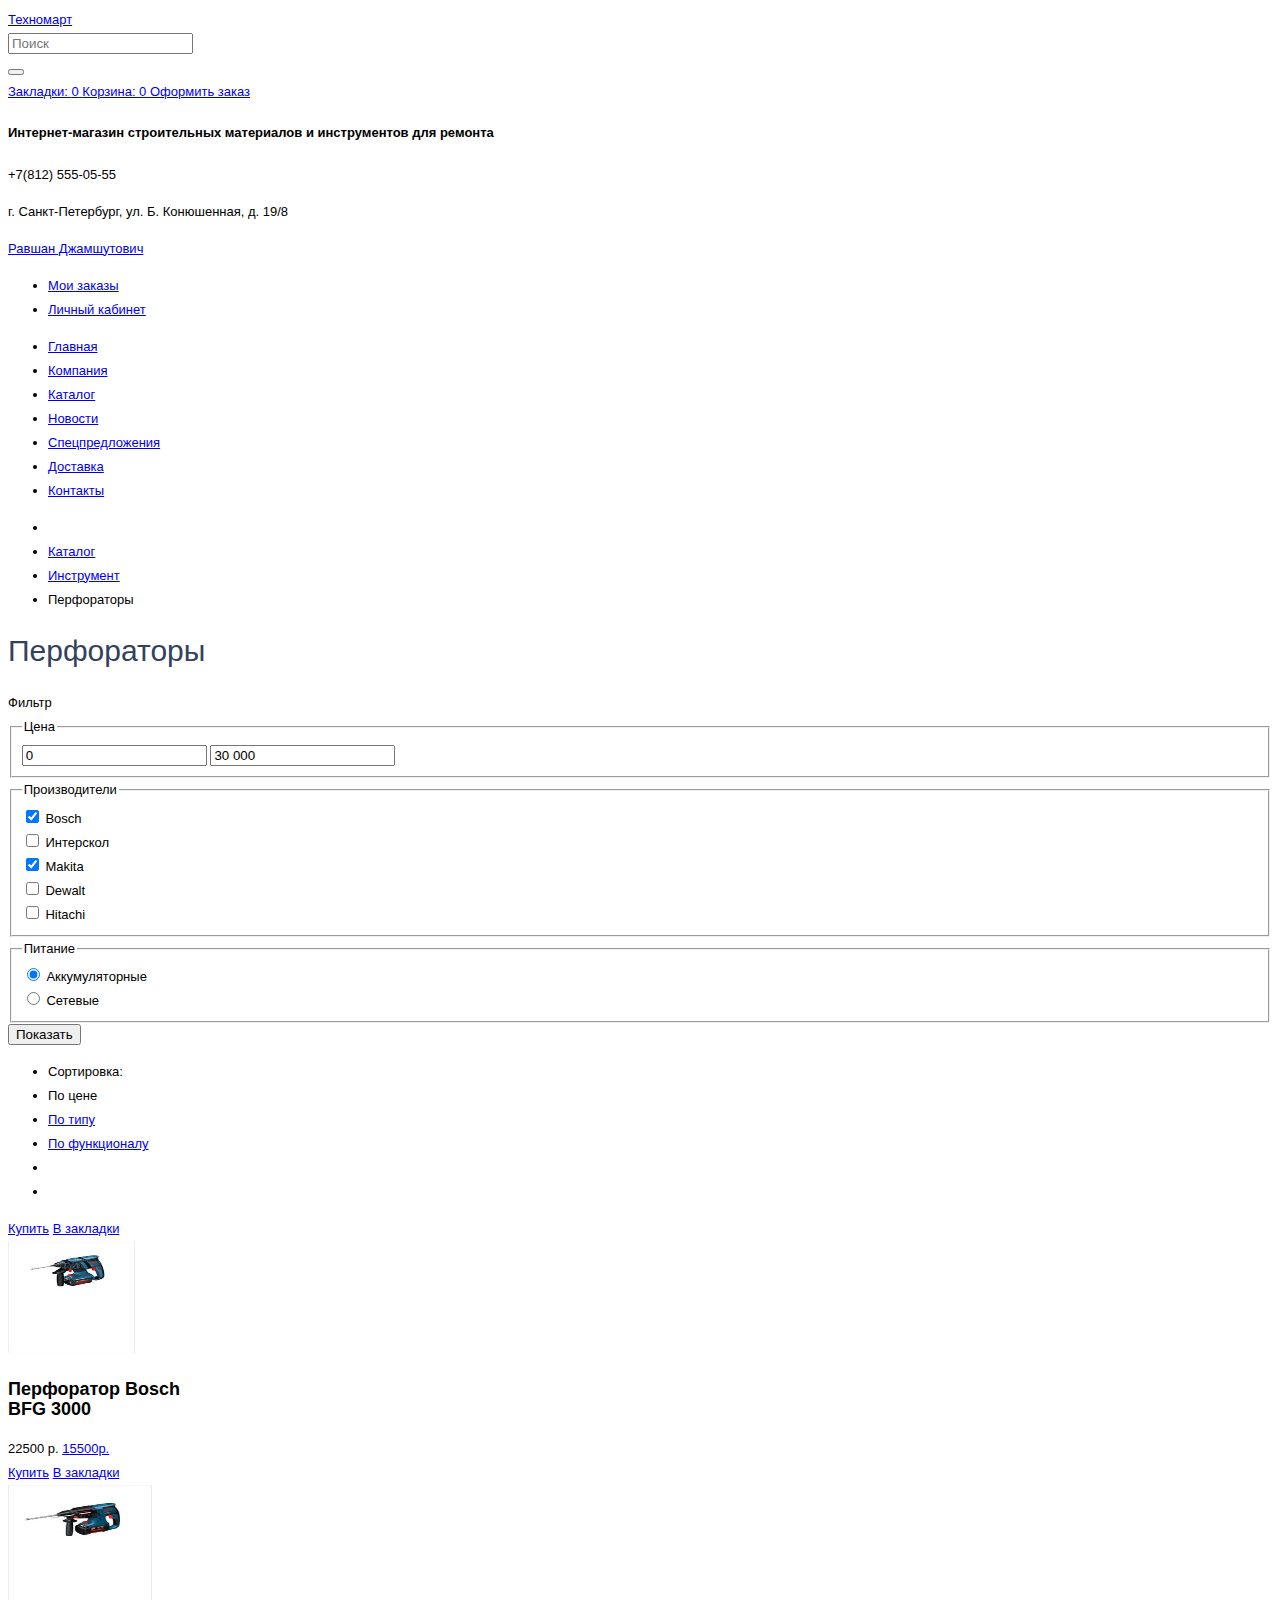
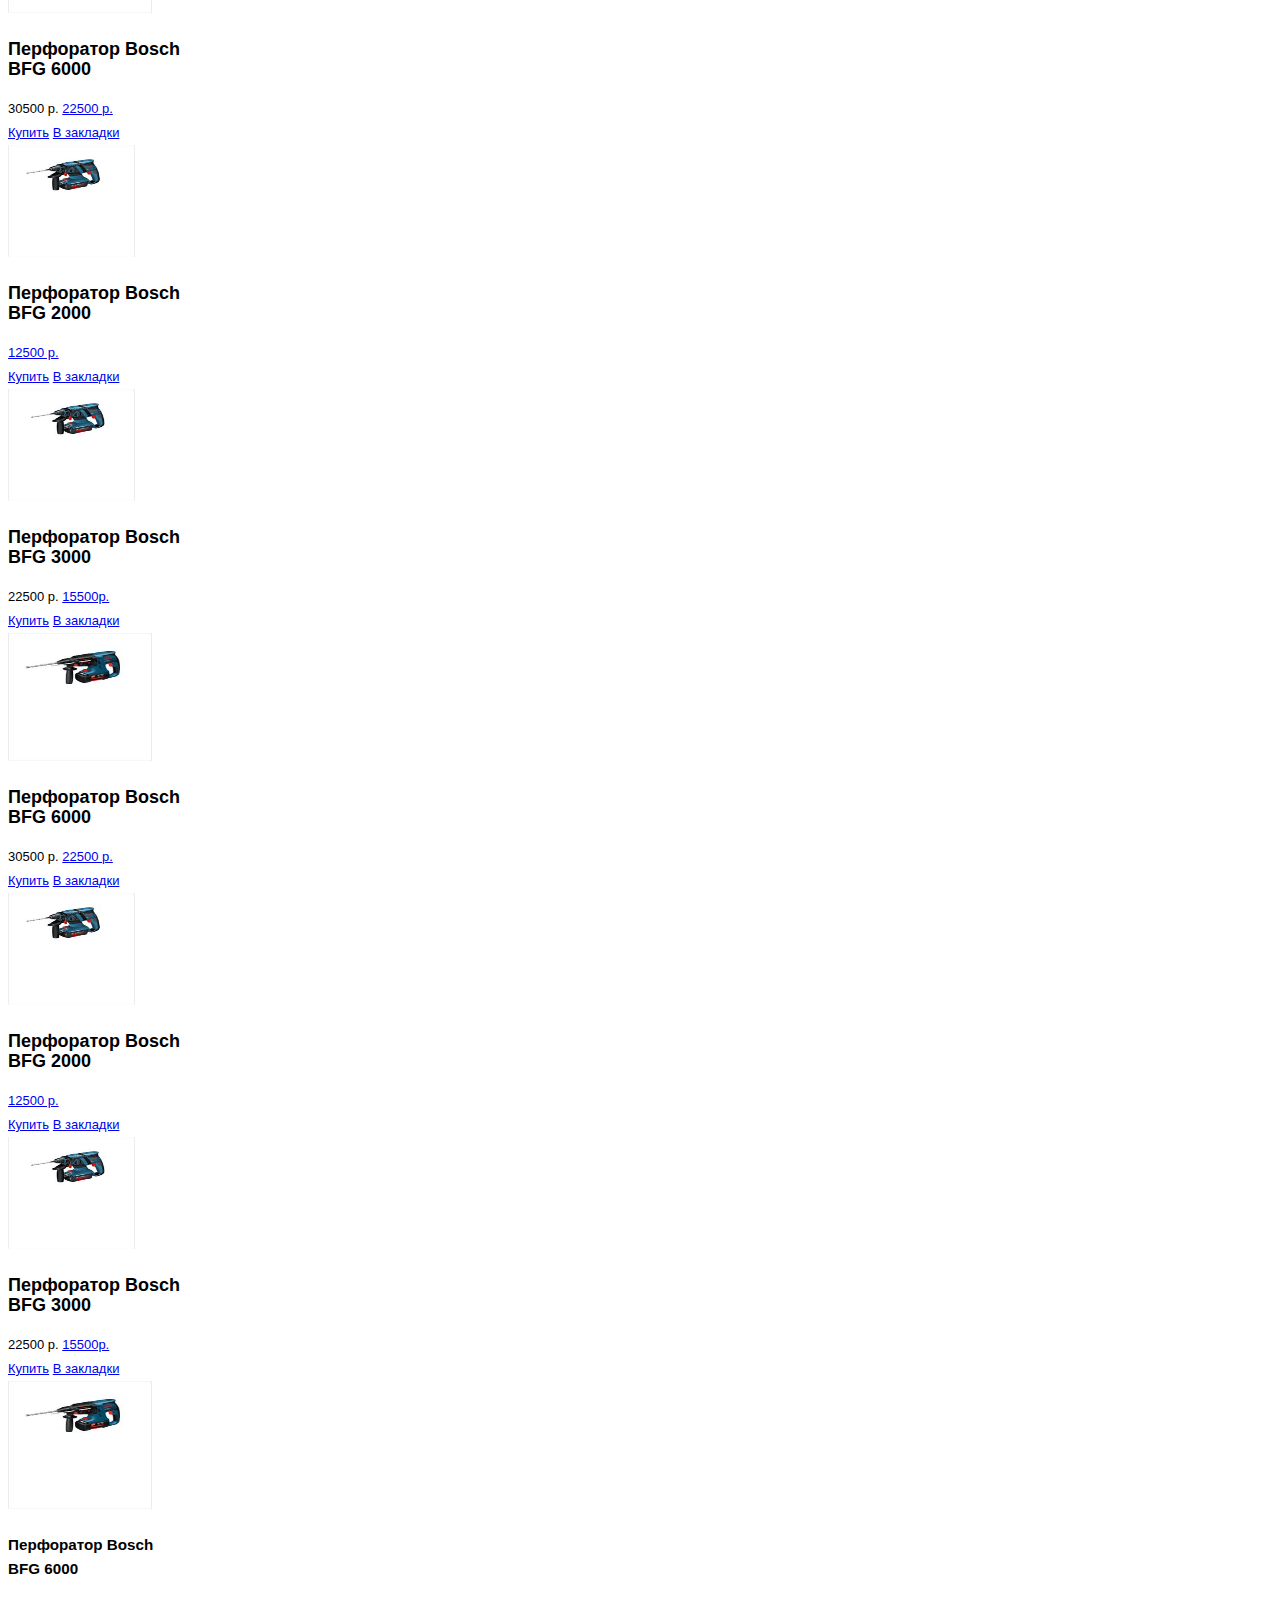
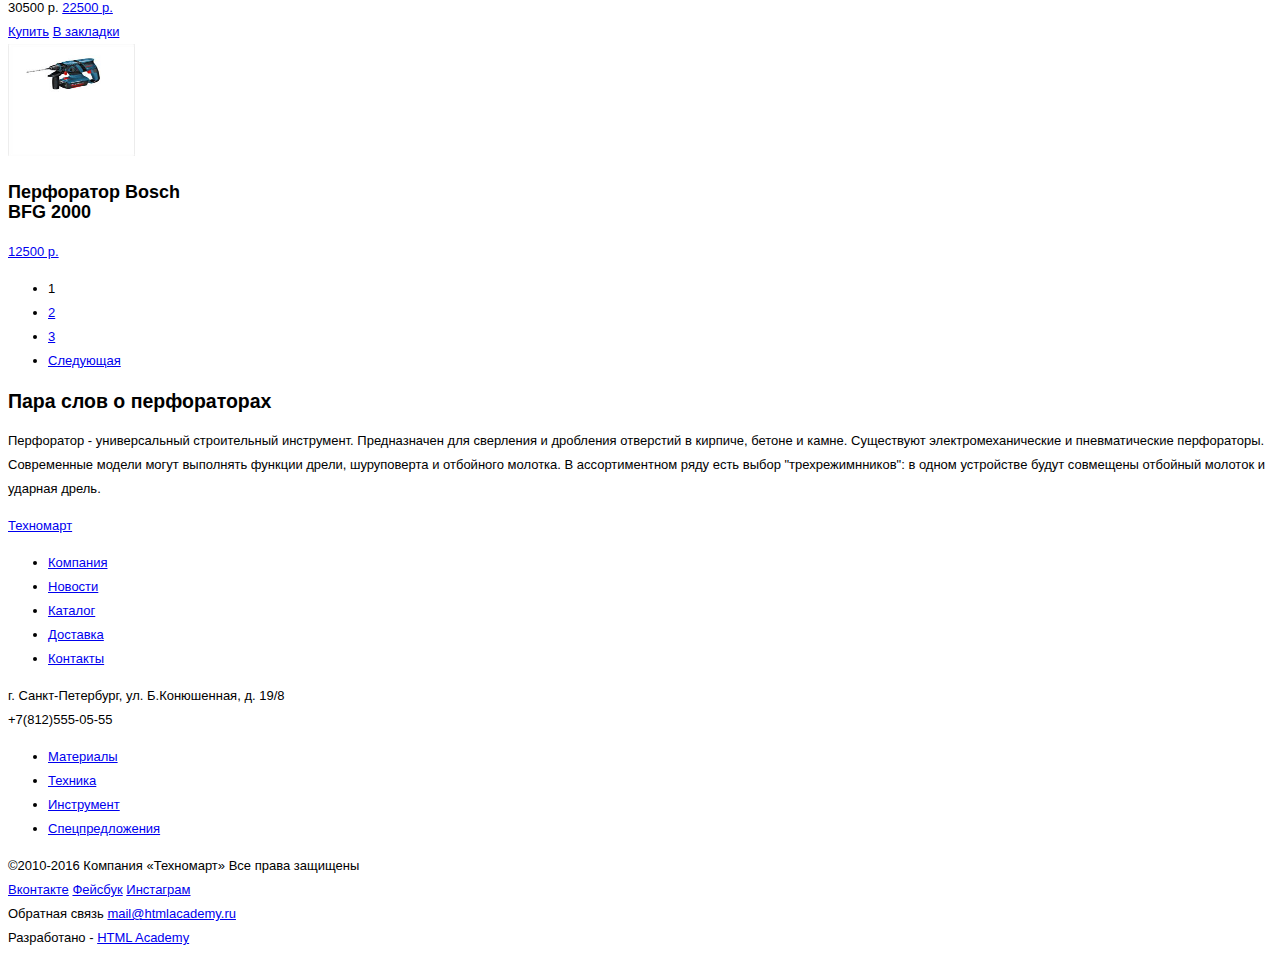
==== catalog.html @ 5e235bc9 "Изменены названия классов, размеры рисунков" ====
<!DOCTYPE html>
<html lang="ru">
<head>
	<meta charset="UTF-8">
	<title>Каталог товаров - интернет магазин Техномарт</title>
	<link href="css/style.css" type="text/css" rel="stylesheet"></head>
<body>
	<header class="main-header">
		<div class="container">
			<div class="heder-top-part">
				<a href="#" class="logo" target="_blank">Техномарт</a>
				<div class="wrap-search">
					<form action="#" class="search-form">
						<input type="search" class="inp-search" placeholder="Поиск"></form>
					<button type="submit" class="key-search"></button>
				</div>
				<a href="#" class="key-bookmark" target="_blank">
					Закладки:
					<span class="counter" id="register-bookmark">0</span>
				</a>
				<a href="#" class="key-basket" target="_blank">
					Корзина:
					<span class="counter" id="register-basket">0</span>
				</a>
				<a href="#" class="order" target="_blank">Оформить заказ</a>
			</div>
			<div class="header-info">
				<h4 class="header-title">
					Интернет-магазин				 
					строительных материалов
					и инструментов для ремонта
				</h4>
				<div class="header-contacts">
					<span class="phone-number">+7(812) 555-05-55</span>
					<p class="header-text">г. Санкт-Петербург, ул. Б. Конюшенная, д. 19/8</p>
				</div>
				<div class="user-block">
					<div class="user-profile">
						<a href="#" class="user-name" target="_blank">Равшан Джамшутович</a>
						<a href="#" class="exit-link" target="_blank">
							<!--exit-->
						</a>
					</div>
					<ul class="profile-list">
						<li class="profile-item">
							<a href="#" class="item-link" target="_blank">Мои заказы</a>
						</li>
						<li class="profile-item">
							<a href="#" class="item-link" target="_blank">Личный кабинет</a>
						</li>
					</ul>
				</div>
			</div>
			<nav class="main-menu">
				<ul class="nav-list">
					<li class="nav-item">
						<a href="#" class="nav-link" target="_blank">Главная</a>
					</li>
					<li class="nav-item">
						<a href="#" class="nav-link" target="_blank">Компания</a>
					</li>
					<li class="nav-item">
						<a href="#" class="nav-link" target="_blank">Каталог</a>
					</li>
					<li class="nav-item">
						<a href="#" class="nav-link" target="_blank">Новости</a>
					</li>
					<li class="nav-item">
						<a href="#" class="nav-link" target="_blank">Спецпредложения</a>
					</li>
					<li class="nav-item">
						<a href="#" class="nav-link" target="_blank">Доставка</a>
					</li>
					<li class="nav-item">
						<a href="#" class="nav-link" target="_blank">Контакты</a>
					</li>
				</ul>
			</nav>
		</div>
	</header>
	<main class="container">
		<ul class="breadcrumb-list">
			<li class="breadcrumb-item">
				<a href="#" class="breadcrumb-link" target="_blank">
					<!--home-->
				</a>
			</li>
			<li class="breadcrumb-item">
				<a href="#" class="breadcrumb-link" target="_blank">Каталог</a>
			</li>
			<li class="breadcrumb-item">
				<a href="#" class="breadcrumb-link" target="_blank">Инструмент</a>
			</li>
			<li class="breadcrumb-item">Перфораторы</li>
		</ul>
		<section>
			<h2 class="section-header">Перфораторы</h2>
			<div class="section-body">
				<div class="filter">
					<span class="filter-form-name">Фильтр</span>
					<form action="#" class="filter-form" method="post">
						<fieldset class="filter-price">
							<legend class="filter-name">Цена</legend>
							<div class="filter-block">
								<div class="block-controls">
									<div class="scale"></div>
									<div class="toggle min-toggle"></div>
									<div class="toggle max-toggle"></div>
								</div>
								<div class="price-controls">
									<input class="min-price" type="text" value="0">
									<input class="max-price" type="text" value="30 000"></div>
							</div>
						</fieldset>
						<fieldset class="filter-producers">
							<legend class="filter-name">Производители</legend>
							<div class="brand-name">
								<div class="index-brand">
									<input type="checkbox" name="brand" id="bosch" checked>
									<label for="bosch">Bosch</label>
								</div>
								<div class="index-brand">
									<input type="checkbox" name="brand" id="interskol">
									<label for="interskol">Интерскол</label>
								</div>
								<div class="index-brand">
									<input type="checkbox" name="brand" id="makita" checked>
									<label for="makita">Makita</label>
								</div>
								<div class="index-brand">
									<input type="checkbox" name="brand" id="dewalt">
									<label for="dewalt">Dewalt</label>
								</div>
								<div class="index-brand">
									<input type="checkbox" name="brand" id="hitachi">
									<label for="hitachi">Hitachi</label>
								</div>
							</div>
						</fieldset>
						<fieldset class="filter-type">
							<legend class="filter-name">Питание</legend>
							<div class="type-name">
								<div class="index-type">
									<input type="radio" name="type" value="type-accumulator" id="accumulator" checked>
									<label for="accumulator">Аккумуляторные</label>
								</div>
								<div class="index-type">
									<input type="radio" name="type" value="type-network" id="network">
									<label for="network">Сетевые</label>
								</div>
							</div>
						</fieldset>
						<input type="submit" value="Показать"></form>
				</div>
				<div class="catalog-goods">
					<ul class="goods-sorting-list">
						<li class="sorting-item">Сортировка:</li>
						<li class="sorting-item active">По цене</li>
						<li class="sorting-item">
							<a href="#" class="item-link" target="_blank">По типу</a>
						</li>
						<li class="sorting-item">
							<a href="#" class="item-link" target="_blank">По функционалу</a>
						</li>
						<li class="sorting-item">
							<a href="#" class="arrow-up"></a>
						</li>
						<li class="sorting-item">
							<a href="#" class="arrow-down"></a>
						</li>
					</ul>
					<div class="goods-gallery">
						<article class="goods">
							<div class="active">
								<a href="#" class="active-buy">Купить</a>
								<a href="#" class="active-bookmark">В закладки</a>
							</div>
							<div class="goods-view">
								<img src="img/img-perforator-bfg-3000.jpg" width="127" height="112" alt="Перфоратор Bosch BFG-3000"></div>
							<h3 class="goods-name">
								Перфоратор Bosch
								<br>
								<span class="model-name">BFG 3000</span>
							</h3>
							<div class="goods-price">
								<span class="price-old">22500 р.</span>
								<a href="#" class="btn price-btn" target="_blank">15500р.</a>
							</div>
						</article>
						<article class="goods">
							<div class="active">
								<a href="#" class="active-buy">Купить</a>
								<a href="#" class="active-bookmark">В закладки</a>
							</div>
							<div class="goods-view">
								<img src="img/img-perforator-bfg-6000.jpg" width="144" height="128" alt="Перфоратор Bosch BFG-6000"></div>
							<h3 class="goods-name">
								Перфоратор Bosch
								<br>
								<span class="model-name">BFG 6000</span>
							</h3>
							<div class="goods-price">
								<span class="price-old">30500 р.</span>
								<a href="#" class="btn price-btn" target="_blank">22500 р.</a>
							</div>
						</article>
						<article class="goods">
							<div class="active">
								<a href="#" class="active-buy">Купить</a>
								<a href="#" class="active-bookmark">В закладки</a>
							</div>
							<div class="goods-view">
								<img src="img/img-perforator-bfg-2000.jpg" width="127" height="112" alt="Перфоратор Bosch BFG-2000"></div>
							<h3 class="goods-name">
								Перфоратор Bosch
								<br>
								<span class="model-name">BFG 2000</span>
							</h3>
							<a href="#" class="btn price-btn" target="_blank">12500 р.</a>
						</article>
						<article class="goods">
							<div class="active">
								<a href="#" class="active-buy">Купить</a>
								<a href="#" class="active-bookmark">В закладки</a>
							</div>
							<div class="goods-view">
								<img src="img/img-perforator-bfg-3000.jpg" width="127" height="112" alt="Перфоратор Bosch BFG-3000"></div>
							<h3 class="goods-name">
								Перфоратор Bosch
								<br>
								<span class="model-name">BFG 3000</span>
							</h3>
							<div class="goods-price">
								<span class="price-old">22500 р.</span>
								<a href="#" class="btn price-btn" target="_blank">15500р.</a>
							</div>
						</article>
						<article class="goods">
							<div class="active">
								<a href="#" class="active-buy">Купить</a>
								<a href="#" class="active-bookmark">В закладки</a>
							</div>
							<div class="goods-view">
								<img src="img/img-perforator-bfg-6000.jpg" width="144" height="128" alt="Перфоратор Bosch BFG-6000"></div>
							<h3 class="goods-name">
								Перфоратор Bosch
								<br>
								<span class="model-name">BFG 6000</span>
							</h3>
							<div class="goods-price">
								<span class="price-old">30500 р.</span>
								<a href="#" class="btn price-btn" target="_blank">22500 р.</a>
							</div>
						</article>
						<article class="goods">
							<div class="active">
								<a href="#" class="active-buy">Купить</a>
								<a href="#" class="active-bookmark">В закладки</a>
							</div>
							<div class="goods-view">
								<img src="img/img-perforator-bfg-2000.jpg" width="127" height="112" alt="Перфоратор Bosch BFG-2000"></div>
							<h3 class="goods-name">
								Перфоратор Bosch
								<br>
								<span class="model-name">BFG 2000</span>
							</h3>
							<a href="#" class="btn price-btn" target="_blank">12500 р.</a>
						</article>
						<article class="goods">
							<div class="active">
								<a href="#" class="active-buy">Купить</a>
								<a href="#" class="active-bookmark">В закладки</a>
							</div>
							<div class="goods-view">
								<img src="img/img-perforator-bfg-3000.jpg" width="127" height="112" alt="Перфоратор Bosch BFG-3000"></div>
							<h3 class="goods-name">
								Перфоратор Bosch
								<br>
								<span class="model-name">BFG 3000</span>
							</h3>
							<div class="goods-price">
								<span class="price-old">22500 р.</span>
								<a href="#" class="btn price-btn" target="_blank">15500р.</a>
							</div>
						</article>
						<article class="goods">
							<div class="active">
								<a href="#" class="active-buy">Купить</a>
								<a href="#" class="active-bookmark">В закладки</a>
							</div>
							<div class="goods-view">
								<img src="img/img-perforator-bfg-6000.jpg" width="144" height="128" alt="Перфоратор Bosch BFG-6000"></div>
							<h3 class="goods=name">
								Перфоратор Bosch
								<br>
								<span class="model-name">BFG 6000</span>
							</h3>
							<div class="goods-price">
								<span class="price-old">30500 р.</span>
								<a href="#" class="btn price-btn" target="_blank">22500 р.</a>
							</div>
						</article>
						<article class="goods">
							<div class="active">
								<a href="#" class="active-buy">Купить</a>
								<a href="#" class="active-bookmark">В закладки</a>
							</div>
							<div class="goods-view" >
								<img src="img/img-perforator-bfg-2000.jpg" width="127" height="112" alt="Перфоратор Bosch BFG-2000"></div>
							<h3 class="goods-name">
								Перфоратор Bosch
								<br>
								<span class="model-name">BFG 2000</span>
							</h3>
							<a href="#" class="btn price-btn" target="_blank">12500 р.</a>
						</article>
					</div>
				</div>
			</div>
		</section>
		<ul class="panagination">
			<li class="page-item active">1</li>
			<li class="page-item">
				<a href="#" class="page-link" target="_blank">2</a>
			</li>
			<li class="page-item">
				<a href="#" class="page-link" target="_blank">3</a>
			</li>
			<li class="page-item">
				<a href="#" class="page-link next" target="_blank">Следующая</a>
			</li>
		</ul>
		<div class="index-content">
			<h2 class="content-name">Пара слов о перфораторах</h2>
			<p>
				Перфоратор - универсальный строительный инструмент. Предназначен для
			сверления и дробления отверстий в кирпиче, бетоне и камне. Существуют электромеханические и
			пневматические перфораторы. Современные модели могут выполнять функции дрели, шуруповерта и отбойного молотка. В ассортиментном ряду есть выбор "трехрежимнников": в одном устройстве будут
			совмещены отбойный молоток и ударная дрель.
			</p>
		</div>
	</main>
	<footer class="main-footer">
		<div class="container">
			<div class="footer-top-part">
				<a href="#" class="logo" target="_blank">Техномарт</a>
				<ul class="footer-navigation">
					<li class="menu-item">
						<a href="#" class="menu-link" target="_blank">Компания</a>
					</li>
					<li class="menu-item">
						<a href="#" class="menu-link" target="_blank">Новости</a>
					</li>
					<li class="menu-item">
						<a href="#" class="menu-link" target="_blank">Каталог</a>
					</li>
					<li class="menu-item">
						<a href="#" class="menu-link" target="_blank">Доставка</a>
					</li>
					<li class="menu-item">
						<a href="#" class="menu-link" target="_blank">Контакты</a>
					</li>
				</ul>
				<div class="footer-contacts">
					<p>
						г. Санкт-Петербург, ул. Б.Конюшенная, д. 19/8
						<br>+7(812)555-05-55</p>
				</div>
				<ul class="footer-navigation footer-navigation-color">
					<li class="menu-item">
						<a href="#" class="menu-link" target="_blank">Материалы</a>
					</li>
					<li class="menu-item">
						<a href="#" class="menu-link" target="_blank">Техника</a>
					</li>
					<li class="menu-item">
						<a href="#" class="menu-link" target="_blank">Инструмент</a>
					</li>
					<li class="menu-item">
						<a href="#" class="menu-link" target="_blank">Спецпредложения</a>
					</li>
				</ul>
			</div>
			<div class="footer-bottom-part">
				<div class="company-copyright">
					<span class="footer-info">&#169;2010-2016 Компания &#171;Техномарт&#187;</span>
					<span class="footer-info">Все права защищены</span>
				</div>
				<div class="footer-social">
					<a href="#" class="social-btn social-btn-vk" >Вконтакте</a>
					<a href="#" class="social-btn social-btn-fb" >Фейсбук</a>
					<a href="#" class="social-btn social-btn-inst" >Инстаграм</a>
				</div>
				<div class="footer-info">
					<span class="info-name">Обратная связь</span>
					<a href="mailto:mail@htmlacademy.ru" class="info-link" target="_blank">mail@htmlacademy.ru</a>
				</div>
				<div class="footer-info">
					<span class="info-name">Разработано -</span>
					<a  href="https://htmlacademy.ru" class="info-link" target="_blank">HTML Academy</a>
				</div>
			</div>
		</div>
	</footer>
</body>
</html>
---- css/style.css ----
body {
	font-size: 13px;
	line-height: 24px;
	color: #000000;
	font-weight: 400;
	font-family: "PT Sans", Arial, Helvetica, sans-serif;

}
.slider-name {
	font-size: 36px;
	line-height: 30px;
	color: #ffffff;
	font-weight: 700;
	font-family: Cuprum, Verdana, Arial, Helvetica, sans-serif;
	
}
.section-header {
	font-size: 30px;
	line-height: 30px;
	color: #32425c;
	font-weight: 400;
	font-family: Cuprum, Arial, Helvetica, sans-serif;
}


.goods-name {
	font-size: 18px;
	line-height: 20px;
	color: #000000;
	font-weight: 700;
	font-family: "PT Sans",  Arial, Helvetica, sans-serif;
}
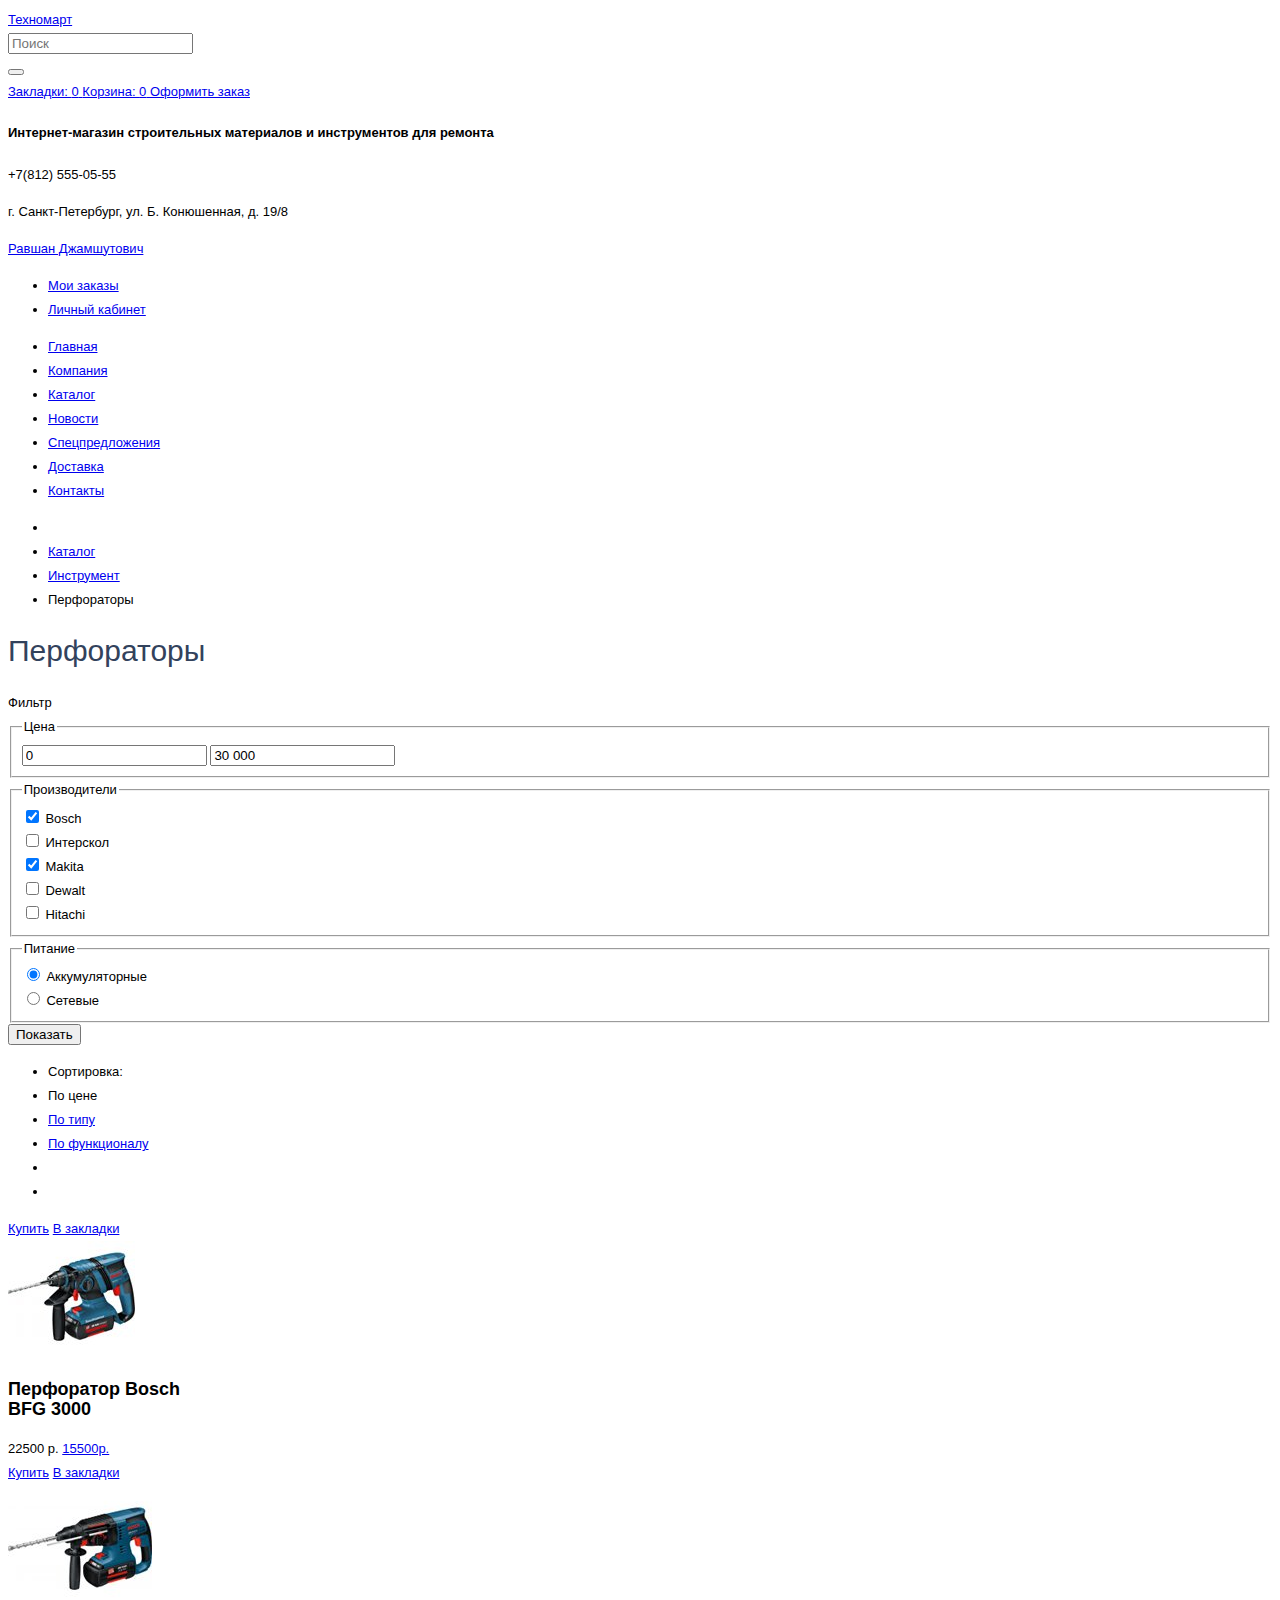
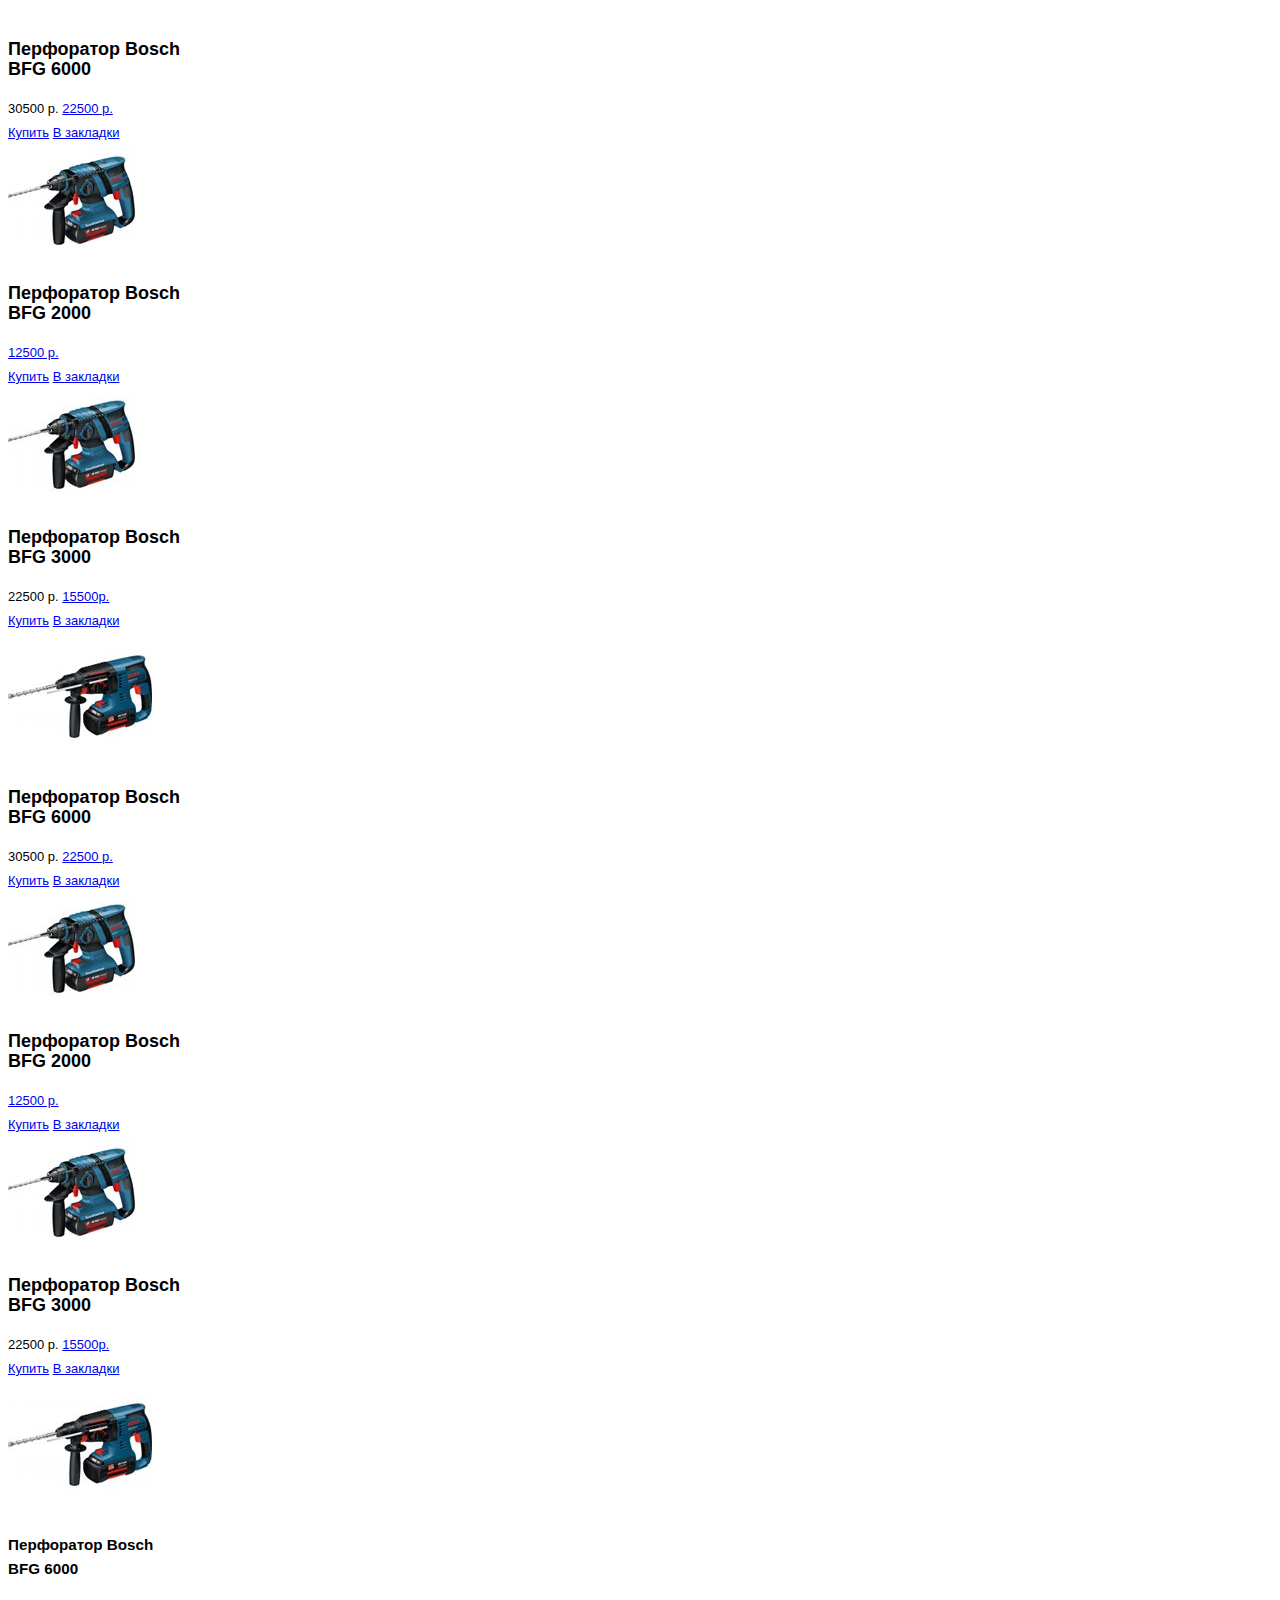
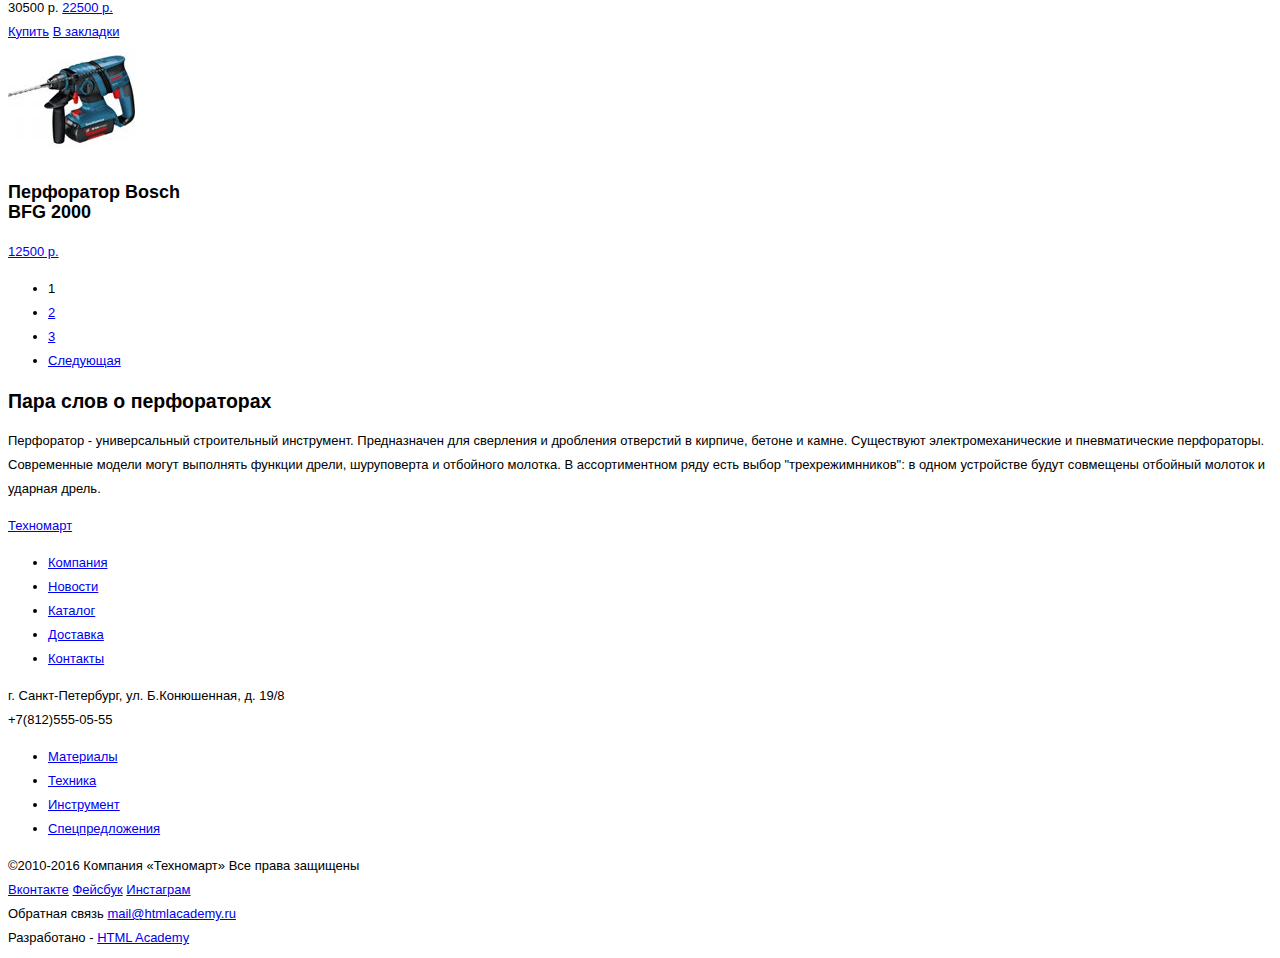
==== commit 2c2f63b9: "Добавлена картинка" ====
--- a/catalog.html
+++ b/catalog.html
@@ -26,7 +26,7 @@
 			</div>
 			<div class="header-info">
 				<h4 class="header-title">
-					Интернет-магазин				 
+					Интернет-магазин 				 
 					строительных материалов
 					и инструментов для ремонта
 				</h4>
--- a/css/style.css
+++ b/css/style.css
@@ -12,7 +12,7 @@
 	line-height: 30px;
 	color: #ffffff;
 	font-weight: 700;
-	font-family: Cuprum, Verdana, Arial, Helvetica, sans-serif;
+	font-family: Cuprum, Arial, Verdana, sans-serif;
 	
 }
 .section-header {
@@ -20,7 +20,7 @@
 	line-height: 30px;
 	color: #32425c;
 	font-weight: 400;
-	font-family: Cuprum, Arial, Helvetica, sans-serif;
+	font-family: Cuprum, Arial, Verdana, sans-serif;
 }
 
 
@@ -29,7 +29,7 @@
 	line-height: 20px;
 	color: #000000;
 	font-weight: 700;
-	font-family: "PT Sans",  Arial, Helvetica, sans-serif;
+	font-family: "PT Sans",  Arial, Helvetica,  sans-serif;
 }
 
 
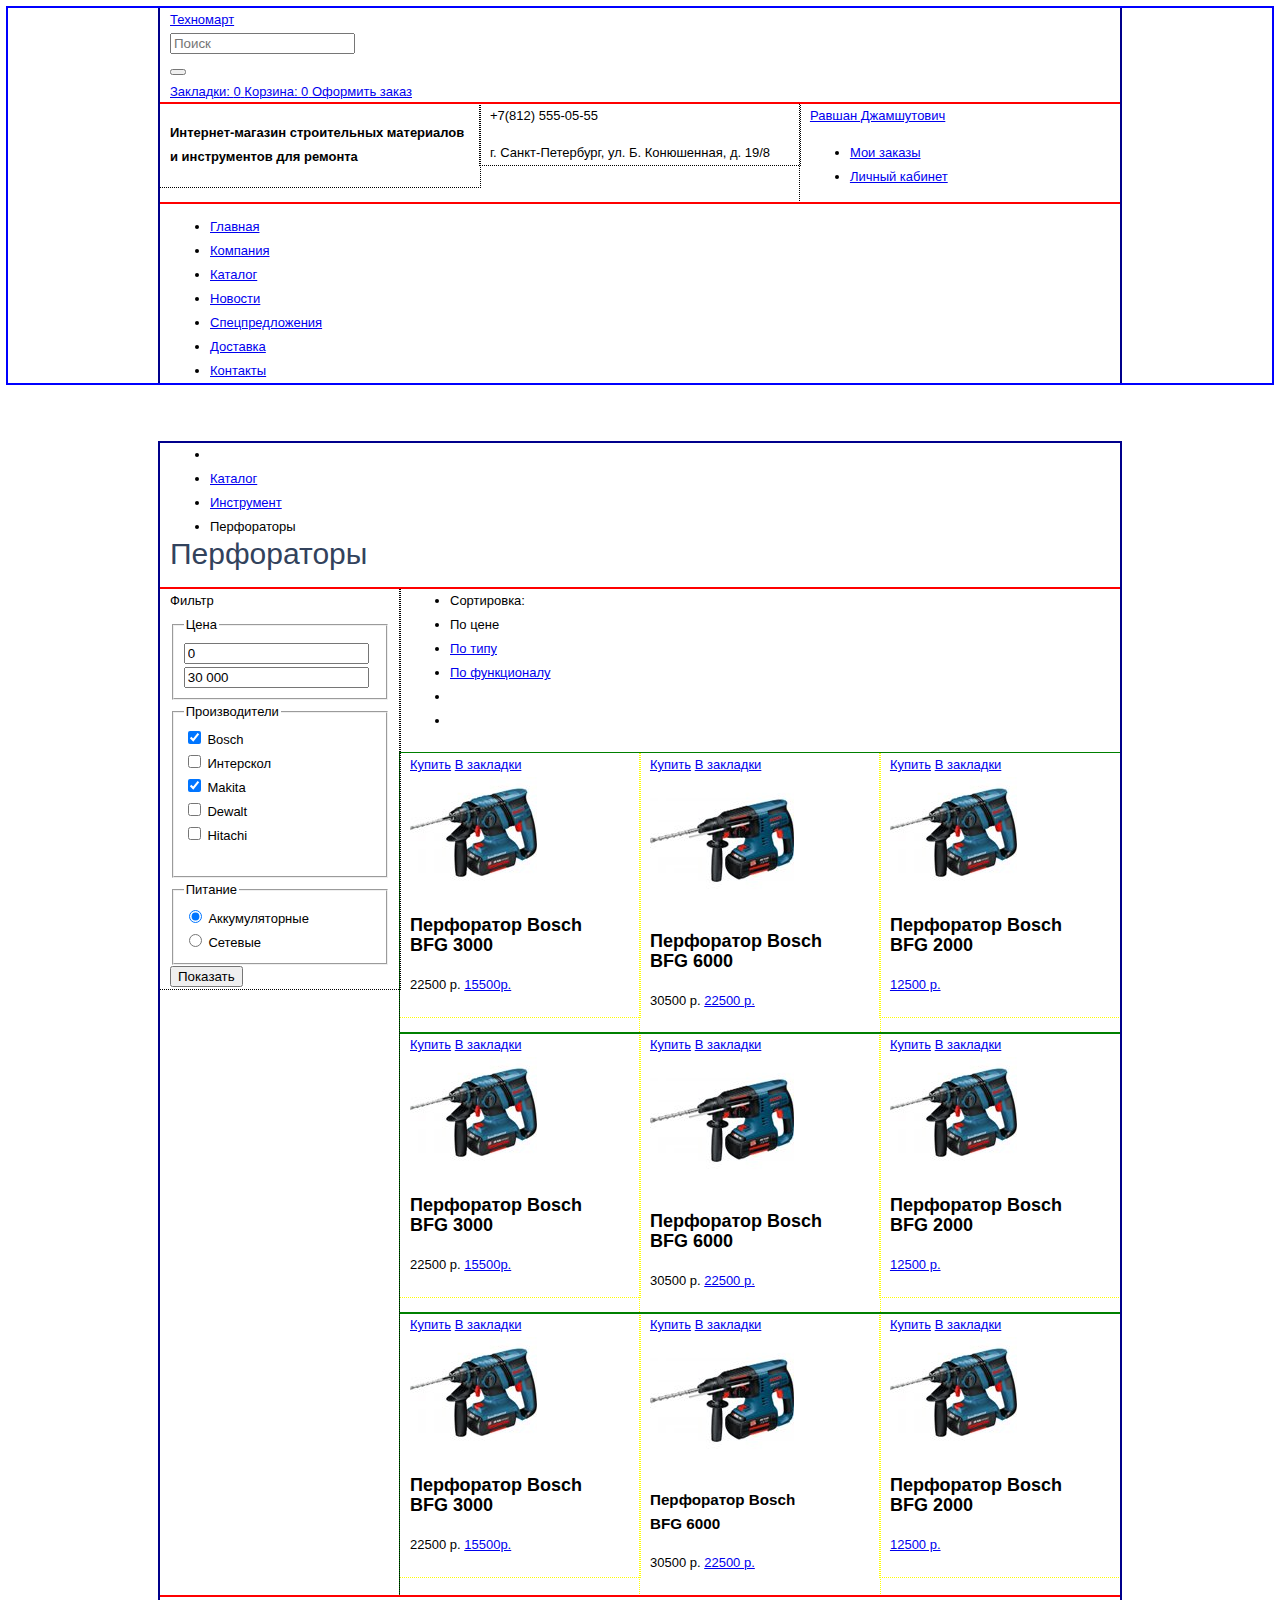
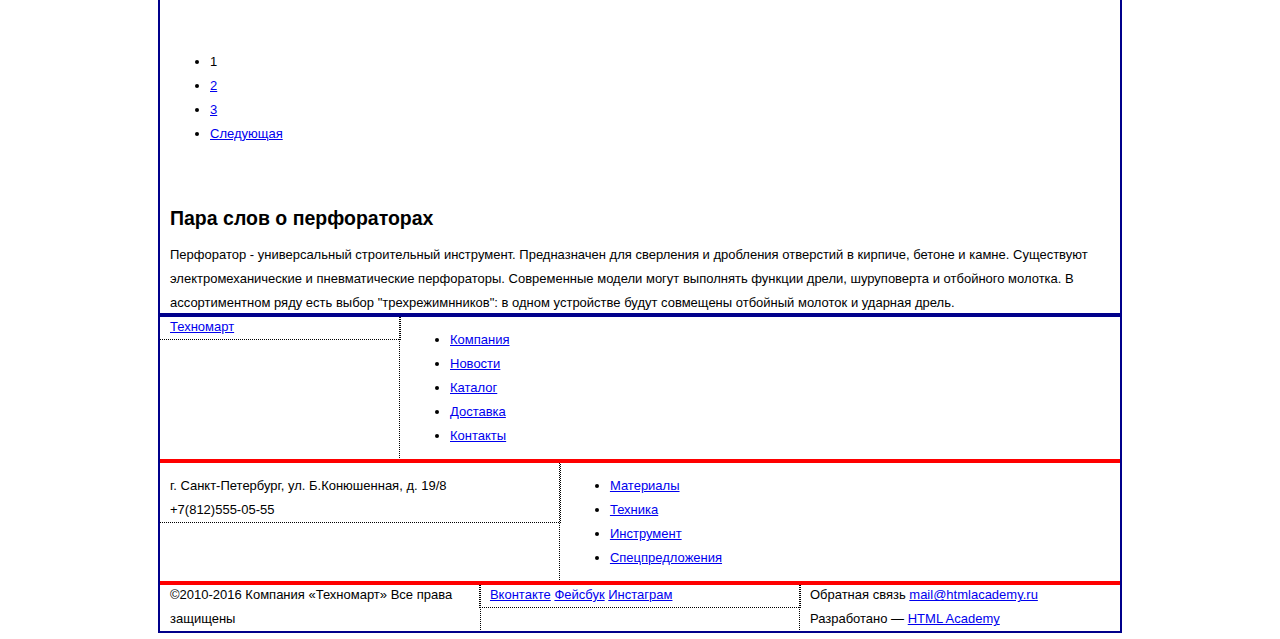
==== commit 42c23413: "Создана сетка страниц проекта" ====
--- a/catalog.html
+++ b/catalog.html
@@ -25,30 +25,38 @@
 				<a href="#" class="order" target="_blank">Оформить заказ</a>
 			</div>
 			<div class="header-info">
-				<h4 class="header-title">
-					Интернет-магазин 				 
+				<div class="row">
+					<div class="col col-4">
+						<h4 class="header-title">
+							Интернет-магазин 				 
 					строительных материалов
 					и инструментов для ремонта
-				</h4>
-				<div class="header-contacts">
-					<span class="phone-number">+7(812) 555-05-55</span>
-					<p class="header-text">г. Санкт-Петербург, ул. Б. Конюшенная, д. 19/8</p>
-				</div>
-				<div class="user-block">
-					<div class="user-profile">
-						<a href="#" class="user-name" target="_blank">Равшан Джамшутович</a>
-						<a href="#" class="exit-link" target="_blank">
-							<!--exit-->
-						</a>
-					</div>
-					<ul class="profile-list">
-						<li class="profile-item">
-							<a href="#" class="item-link" target="_blank">Мои заказы</a>
-						</li>
-						<li class="profile-item">
-							<a href="#" class="item-link" target="_blank">Личный кабинет</a>
-						</li>
-					</ul>
+						</h4>
+					</div>
+					<div class="col col-4">
+						<div class="header-contacts">
+							<span class="phone-number">+7(812) 555-05-55</span>
+							<p class="header-text">г. Санкт-Петербург, ул. Б. Конюшенная, д. 19/8</p>
+						</div>
+					</div>
+					<div class="col col-4">
+						<div class="user-block">
+							<div class="user-profile">
+								<a href="#" class="user-name" target="_blank">Равшан Джамшутович</a>
+								<a href="#" class="exit-link" target="_blank">
+									<!--exit-->
+								</a>
+							</div>
+							<ul class="profile-list">
+								<li class="profile-item">
+									<a href="#" class="item-link" target="_blank">Мои заказы</a>
+								</li>
+								<li class="profile-item">
+									<a href="#" class="item-link" target="_blank">Личный кабинет</a>
+								</li>
+							</ul>
+						</div>
+					</div>
 				</div>
 			</div>
 			<nav class="main-menu">
@@ -95,225 +103,257 @@
 		</ul>
 		<section>
 			<h2 class="section-header">Перфораторы</h2>
+			<!--<div class="section-body" delete ?>
+			-->
 			<div class="section-body">
-				<div class="filter">
-					<span class="filter-form-name">Фильтр</span>
-					<form action="#" class="filter-form" method="post">
-						<fieldset class="filter-price">
-							<legend class="filter-name">Цена</legend>
-							<div class="filter-block">
-								<div class="block-controls">
-									<div class="scale"></div>
-									<div class="toggle min-toggle"></div>
-									<div class="toggle max-toggle"></div>
+				<div class="row">
+					<div class="col col-3">
+						<div class="filter">
+							<span class="filter-form-name">Фильтр</span>
+							<form action="#" class="filter-form" method="post">
+								<fieldset class="filter-price">
+									<legend class="filter-name">Цена</legend>
+									<div class="filter-block">
+										<div class="block-controls">
+											<div class="scale"></div>
+											<div class="toggle min-toggle"></div>
+											<div class="toggle max-toggle"></div>
+										</div>
+										<div class="price-controls">
+											<input class="min-price" type="text" value="0">
+											<input class="max-price" type="text" value="30 000"></div>
+									</div>
+								</fieldset>
+								<fieldset class="filter-producers">
+									<legend class="filter-name">Производители</legend>
+									<div class="brand-name">
+										<div class="index-brand">
+											<input type="checkbox" name="brand" id="bosch" checked>
+											<label for="bosch">Bosch</label>
+										</div>
+										<div class="index-brand">
+											<input type="checkbox" name="brand" id="interskol">
+											<label for="interskol">Интерскол</label>
+										</div>
+										<div class="index-brand">
+											<input type="checkbox" name="brand" id="makita" checked>
+											<label for="makita">Makita</label>
+										</div>
+										<div class="index-brand">
+											<input type="checkbox" name="brand" id="dewalt">
+											<label for="dewalt">Dewalt</label>
+										</div>
+										<div class="index-brand">
+											<input type="checkbox" name="brand" id="hitachi">
+											<label for="hitachi">Hitachi</label>
+										</div>
+									</div>
+								</fieldset>
+								<fieldset class="filter-type">
+									<legend class="filter-name">Питание</legend>
+									<div class="type-name">
+										<div class="index-type">
+											<input type="radio" name="type" value="type-accumulator" id="accumulator" checked>
+											<label for="accumulator">Аккумуляторные</label>
+										</div>
+										<div class="index-type">
+											<input type="radio" name="type" value="type-network" id="network">
+											<label for="network">Сетевые</label>
+										</div>
+									</div>
+								</fieldset>
+								<input type="submit" value="Показать"></form>
+						</div>
+					</div>
+					<div class="col col-9">
+						<div class="catalog-goods">
+							<ul class="goods-sorting-list">
+								<li class="sorting-item">Сортировка:</li>
+								<li class="sorting-item active">По цене</li>
+								<li class="sorting-item">
+									<a href="#" class="item-link" target="_blank">По типу</a>
+								</li>
+								<li class="sorting-item">
+									<a href="#" class="item-link" target="_blank">По функционалу</a>
+								</li>
+								<li class="sorting-item">
+									<a href="#" class="arrow-up"></a>
+								</li>
+								<li class="sorting-item">
+									<a href="#" class="arrow-down"></a>
+								</li>
+							</ul>
+							<div class="goods-gallery">
+								<div class="row-gallery">
+									<div class="col col-3">
+										<article class="goods">
+											<div class="active">
+												<a href="#" class="active-buy">Купить</a>
+												<a href="#" class="active-bookmark">В закладки</a>
+											</div>
+											<div class="goods-view">
+												<img src="img/img-perforator-bfg-3000.jpg" width="127" height="112" alt="Перфоратор Bosch BFG-3000"></div>
+											<h3 class="goods-name">
+												Перфоратор Bosch
+												<br>
+												<span class="model-name">BFG 3000</span>
+											</h3>
+											<div class="goods-price">
+												<span class="price-old">22500 р.</span>
+												<a href="#" class="btn price-btn" target="_blank">15500р.</a>
+											</div>
+										</article>
+									</div>
+									<div class="col col-3">
+										<article class="goods">
+											<div class="active">
+												<a href="#" class="active-buy">Купить</a>
+												<a href="#" class="active-bookmark">В закладки</a>
+											</div>
+											<div class="goods-view">
+												<img src="img/img-perforator-bfg-6000.jpg" width="144" height="128" alt="Перфоратор Bosch BFG-6000"></div>
+											<h3 class="goods-name">
+												Перфоратор Bosch
+												<br>
+												<span class="model-name">BFG 6000</span>
+											</h3>
+											<div class="goods-price">
+												<span class="price-old">30500 р.</span>
+												<a href="#" class="btn price-btn" target="_blank">22500 р.</a>
+											</div>
+										</article>
+									</div>
+									<div class="col col-3">
+										<article class="goods">
+											<div class="active">
+												<a href="#" class="active-buy">Купить</a>
+												<a href="#" class="active-bookmark">В закладки</a>
+											</div>
+											<div class="goods-view">
+												<img src="img/img-perforator-bfg-2000.jpg" width="127" height="112" alt="Перфоратор Bosch BFG-2000"></div>
+											<h3 class="goods-name">
+												Перфоратор Bosch
+												<br>
+												<span class="model-name">BFG 2000</span>
+											</h3>
+											<a href="#" class="btn price-btn" target="_blank">12500 р.</a>
+										</article>
+									</div>
 								</div>
-								<div class="price-controls">
-									<input class="min-price" type="text" value="0">
-									<input class="max-price" type="text" value="30 000"></div>
-							</div>
-						</fieldset>
-						<fieldset class="filter-producers">
-							<legend class="filter-name">Производители</legend>
-							<div class="brand-name">
-								<div class="index-brand">
-									<input type="checkbox" name="brand" id="bosch" checked>
-									<label for="bosch">Bosch</label>
+								<div class="row-gallery">
+									<div class="col col-3">
+										<article class="goods">
+											<div class="active">
+												<a href="#" class="active-buy">Купить</a>
+												<a href="#" class="active-bookmark">В закладки</a>
+											</div>
+											<div class="goods-view">
+												<img src="img/img-perforator-bfg-3000.jpg" width="127" height="112" alt="Перфоратор Bosch BFG-3000"></div>
+											<h3 class="goods-name">
+												Перфоратор Bosch
+												<br>
+												<span class="model-name">BFG 3000</span>
+											</h3>
+											<div class="goods-price">
+												<span class="price-old">22500 р.</span>
+												<a href="#" class="btn price-btn" target="_blank">15500р.</a>
+											</div>
+										</article>
+									</div>
+									<div class="col col-3">
+										<article class="goods">
+											<div class="active">
+												<a href="#" class="active-buy">Купить</a>
+												<a href="#" class="active-bookmark">В закладки</a>
+											</div>
+											<div class="goods-view">
+												<img src="img/img-perforator-bfg-6000.jpg" width="144" height="128" alt="Перфоратор Bosch BFG-6000"></div>
+											<h3 class="goods-name">
+												Перфоратор Bosch
+												<br>
+												<span class="model-name">BFG 6000</span>
+											</h3>
+											<div class="goods-price">
+												<span class="price-old">30500 р.</span>
+												<a href="#" class="btn price-btn" target="_blank">22500 р.</a>
+											</div>
+										</article>
+									</div>
+									<div class="col col-3">
+										<article class="goods">
+											<div class="active">
+												<a href="#" class="active-buy">Купить</a>
+												<a href="#" class="active-bookmark">В закладки</a>
+											</div>
+											<div class="goods-view">
+												<img src="img/img-perforator-bfg-2000.jpg" width="127" height="112" alt="Перфоратор Bosch BFG-2000"></div>
+											<h3 class="goods-name">
+												Перфоратор Bosch
+												<br>
+												<span class="model-name">BFG 2000</span>
+											</h3>
+											<a href="#" class="btn price-btn" target="_blank">12500 р.</a>
+										</article>
+									</div>
 								</div>
-								<div class="index-brand">
-									<input type="checkbox" name="brand" id="interskol">
-									<label for="interskol">Интерскол</label>
-								</div>
-								<div class="index-brand">
-									<input type="checkbox" name="brand" id="makita" checked>
-									<label for="makita">Makita</label>
-								</div>
-								<div class="index-brand">
-									<input type="checkbox" name="brand" id="dewalt">
-									<label for="dewalt">Dewalt</label>
-								</div>
-								<div class="index-brand">
-									<input type="checkbox" name="brand" id="hitachi">
-									<label for="hitachi">Hitachi</label>
+								<div class="row-gallery">
+									<div class="col col-3">
+										<article class="goods">
+											<div class="active">
+												<a href="#" class="active-buy">Купить</a>
+												<a href="#" class="active-bookmark">В закладки</a>
+											</div>
+											<div class="goods-view">
+												<img src="img/img-perforator-bfg-3000.jpg" width="127" height="112" alt="Перфоратор Bosch BFG-3000"></div>
+											<h3 class="goods-name">
+												Перфоратор Bosch
+												<br>
+												<span class="model-name">BFG 3000</span>
+											</h3>
+											<div class="goods-price">
+												<span class="price-old">22500 р.</span>
+												<a href="#" class="btn price-btn" target="_blank">15500р.</a>
+											</div>
+										</article>
+									</div>
+									<div class="col col-3">
+										<article class="goods">
+											<div class="active">
+												<a href="#" class="active-buy">Купить</a>
+												<a href="#" class="active-bookmark">В закладки</a>
+											</div>
+											<div class="goods-view">
+												<img src="img/img-perforator-bfg-6000.jpg" width="144" height="128" alt="Перфоратор Bosch BFG-6000"></div>
+											<h3 class="goods=name">
+												Перфоратор Bosch
+												<br>
+												<span class="model-name">BFG 6000</span>
+											</h3>
+											<div class="goods-price">
+												<span class="price-old">30500 р.</span>
+												<a href="#" class="btn price-btn" target="_blank">22500 р.</a>
+											</div>
+										</article>
+									</div>
+									<div class="col col-3">
+										<article class="goods">
+											<div class="active">
+												<a href="#" class="active-buy">Купить</a>
+												<a href="#" class="active-bookmark">В закладки</a>
+											</div>
+											<div class="goods-view" >
+												<img src="img/img-perforator-bfg-2000.jpg" width="127" height="112" alt="Перфоратор Bosch BFG-2000"></div>
+											<h3 class="goods-name">
+												Перфоратор Bosch
+												<br>
+												<span class="model-name">BFG 2000</span>
+											</h3>
+											<a href="#" class="btn price-btn" target="_blank">12500 р.</a>
+										</article>
+									</div>
 								</div>
 							</div>
-						</fieldset>
-						<fieldset class="filter-type">
-							<legend class="filter-name">Питание</legend>
-							<div class="type-name">
-								<div class="index-type">
-									<input type="radio" name="type" value="type-accumulator" id="accumulator" checked>
-									<label for="accumulator">Аккумуляторные</label>
-								</div>
-								<div class="index-type">
-									<input type="radio" name="type" value="type-network" id="network">
-									<label for="network">Сетевые</label>
-								</div>
-							</div>
-						</fieldset>
-						<input type="submit" value="Показать"></form>
-				</div>
-				<div class="catalog-goods">
-					<ul class="goods-sorting-list">
-						<li class="sorting-item">Сортировка:</li>
-						<li class="sorting-item active">По цене</li>
-						<li class="sorting-item">
-							<a href="#" class="item-link" target="_blank">По типу</a>
-						</li>
-						<li class="sorting-item">
-							<a href="#" class="item-link" target="_blank">По функционалу</a>
-						</li>
-						<li class="sorting-item">
-							<a href="#" class="arrow-up"></a>
-						</li>
-						<li class="sorting-item">
-							<a href="#" class="arrow-down"></a>
-						</li>
-					</ul>
-					<div class="goods-gallery">
-						<article class="goods">
-							<div class="active">
-								<a href="#" class="active-buy">Купить</a>
-								<a href="#" class="active-bookmark">В закладки</a>
-							</div>
-							<div class="goods-view">
-								<img src="img/img-perforator-bfg-3000.jpg" width="127" height="112" alt="Перфоратор Bosch BFG-3000"></div>
-							<h3 class="goods-name">
-								Перфоратор Bosch
-								<br>
-								<span class="model-name">BFG 3000</span>
-							</h3>
-							<div class="goods-price">
-								<span class="price-old">22500 р.</span>
-								<a href="#" class="btn price-btn" target="_blank">15500р.</a>
-							</div>
-						</article>
-						<article class="goods">
-							<div class="active">
-								<a href="#" class="active-buy">Купить</a>
-								<a href="#" class="active-bookmark">В закладки</a>
-							</div>
-							<div class="goods-view">
-								<img src="img/img-perforator-bfg-6000.jpg" width="144" height="128" alt="Перфоратор Bosch BFG-6000"></div>
-							<h3 class="goods-name">
-								Перфоратор Bosch
-								<br>
-								<span class="model-name">BFG 6000</span>
-							</h3>
-							<div class="goods-price">
-								<span class="price-old">30500 р.</span>
-								<a href="#" class="btn price-btn" target="_blank">22500 р.</a>
-							</div>
-						</article>
-						<article class="goods">
-							<div class="active">
-								<a href="#" class="active-buy">Купить</a>
-								<a href="#" class="active-bookmark">В закладки</a>
-							</div>
-							<div class="goods-view">
-								<img src="img/img-perforator-bfg-2000.jpg" width="127" height="112" alt="Перфоратор Bosch BFG-2000"></div>
-							<h3 class="goods-name">
-								Перфоратор Bosch
-								<br>
-								<span class="model-name">BFG 2000</span>
-							</h3>
-							<a href="#" class="btn price-btn" target="_blank">12500 р.</a>
-						</article>
-						<article class="goods">
-							<div class="active">
-								<a href="#" class="active-buy">Купить</a>
-								<a href="#" class="active-bookmark">В закладки</a>
-							</div>
-							<div class="goods-view">
-								<img src="img/img-perforator-bfg-3000.jpg" width="127" height="112" alt="Перфоратор Bosch BFG-3000"></div>
-							<h3 class="goods-name">
-								Перфоратор Bosch
-								<br>
-								<span class="model-name">BFG 3000</span>
-							</h3>
-							<div class="goods-price">
-								<span class="price-old">22500 р.</span>
-								<a href="#" class="btn price-btn" target="_blank">15500р.</a>
-							</div>
-						</article>
-						<article class="goods">
-							<div class="active">
-								<a href="#" class="active-buy">Купить</a>
-								<a href="#" class="active-bookmark">В закладки</a>
-							</div>
-							<div class="goods-view">
-								<img src="img/img-perforator-bfg-6000.jpg" width="144" height="128" alt="Перфоратор Bosch BFG-6000"></div>
-							<h3 class="goods-name">
-								Перфоратор Bosch
-								<br>
-								<span class="model-name">BFG 6000</span>
-							</h3>
-							<div class="goods-price">
-								<span class="price-old">30500 р.</span>
-								<a href="#" class="btn price-btn" target="_blank">22500 р.</a>
-							</div>
-						</article>
-						<article class="goods">
-							<div class="active">
-								<a href="#" class="active-buy">Купить</a>
-								<a href="#" class="active-bookmark">В закладки</a>
-							</div>
-							<div class="goods-view">
-								<img src="img/img-perforator-bfg-2000.jpg" width="127" height="112" alt="Перфоратор Bosch BFG-2000"></div>
-							<h3 class="goods-name">
-								Перфоратор Bosch
-								<br>
-								<span class="model-name">BFG 2000</span>
-							</h3>
-							<a href="#" class="btn price-btn" target="_blank">12500 р.</a>
-						</article>
-						<article class="goods">
-							<div class="active">
-								<a href="#" class="active-buy">Купить</a>
-								<a href="#" class="active-bookmark">В закладки</a>
-							</div>
-							<div class="goods-view">
-								<img src="img/img-perforator-bfg-3000.jpg" width="127" height="112" alt="Перфоратор Bosch BFG-3000"></div>
-							<h3 class="goods-name">
-								Перфоратор Bosch
-								<br>
-								<span class="model-name">BFG 3000</span>
-							</h3>
-							<div class="goods-price">
-								<span class="price-old">22500 р.</span>
-								<a href="#" class="btn price-btn" target="_blank">15500р.</a>
-							</div>
-						</article>
-						<article class="goods">
-							<div class="active">
-								<a href="#" class="active-buy">Купить</a>
-								<a href="#" class="active-bookmark">В закладки</a>
-							</div>
-							<div class="goods-view">
-								<img src="img/img-perforator-bfg-6000.jpg" width="144" height="128" alt="Перфоратор Bosch BFG-6000"></div>
-							<h3 class="goods=name">
-								Перфоратор Bosch
-								<br>
-								<span class="model-name">BFG 6000</span>
-							</h3>
-							<div class="goods-price">
-								<span class="price-old">30500 р.</span>
-								<a href="#" class="btn price-btn" target="_blank">22500 р.</a>
-							</div>
-						</article>
-						<article class="goods">
-							<div class="active">
-								<a href="#" class="active-buy">Купить</a>
-								<a href="#" class="active-bookmark">В закладки</a>
-							</div>
-							<div class="goods-view" >
-								<img src="img/img-perforator-bfg-2000.jpg" width="127" height="112" alt="Перфоратор Bosch BFG-2000"></div>
-							<h3 class="goods-name">
-								Перфоратор Bosch
-								<br>
-								<span class="model-name">BFG 2000</span>
-							</h3>
-							<a href="#" class="btn price-btn" target="_blank">12500 р.</a>
-						</article>
+						</div>
 					</div>
 				</div>
 			</div>
@@ -343,61 +383,81 @@
 	<footer class="main-footer">
 		<div class="container">
 			<div class="footer-top-part">
-				<a href="#" class="logo" target="_blank">Техномарт</a>
-				<ul class="footer-navigation">
-					<li class="menu-item">
-						<a href="#" class="menu-link" target="_blank">Компания</a>
-					</li>
-					<li class="menu-item">
-						<a href="#" class="menu-link" target="_blank">Новости</a>
-					</li>
-					<li class="menu-item">
-						<a href="#" class="menu-link" target="_blank">Каталог</a>
-					</li>
-					<li class="menu-item">
-						<a href="#" class="menu-link" target="_blank">Доставка</a>
-					</li>
-					<li class="menu-item">
-						<a href="#" class="menu-link" target="_blank">Контакты</a>
-					</li>
-				</ul>
-				<div class="footer-contacts">
-					<p>
-						г. Санкт-Петербург, ул. Б.Конюшенная, д. 19/8
-						<br>+7(812)555-05-55</p>
-				</div>
-				<ul class="footer-navigation footer-navigation-color">
-					<li class="menu-item">
-						<a href="#" class="menu-link" target="_blank">Материалы</a>
-					</li>
-					<li class="menu-item">
-						<a href="#" class="menu-link" target="_blank">Техника</a>
-					</li>
-					<li class="menu-item">
-						<a href="#" class="menu-link" target="_blank">Инструмент</a>
-					</li>
-					<li class="menu-item">
-						<a href="#" class="menu-link" target="_blank">Спецпредложения</a>
-					</li>
-				</ul>
+				<div class="row">
+					<div class="col col-3">
+						<a href="#" class="logo" target="_blank">Техномарт</a>
+					</div>
+					<div class="col col-9">
+						<ul class="footer-navigation">
+							<li class="menu-item">
+								<a href="#" class="menu-link" target="_blank">Компания</a>
+							</li>
+							<li class="menu-item">
+								<a href="#" class="menu-link" target="_blank">Новости</a>
+							</li>
+							<li class="menu-item">
+								<a href="#" class="menu-link" target="_blank">Каталог</a>
+							</li>
+							<li class="menu-item">
+								<a href="#" class="menu-link" target="_blank">Доставка</a>
+							</li>
+							<li class="menu-item">
+								<a href="#" class="menu-link" target="_blank">Контакты</a>
+							</li>
+						</ul>
+					</div>
+				</div>
+				<div class="row">
+					<div class="col col-5">
+						<div class="footer-contacts">
+							<p>
+								г. Санкт-Петербург, ул. Б.Конюшенная, д. 19/8
+								<br>+7(812)555-05-55</p>
+						</div>
+					</div>
+					<div class="col col-7">
+						<ul class="footer-navigation footer-navigation-color">
+							<li class="menu-item">
+								<a href="#" class="menu-link" target="_blank">Материалы</a>
+							</li>
+							<li class="menu-item">
+								<a href="#" class="menu-link" target="_blank">Техника</a>
+							</li>
+							<li class="menu-item">
+								<a href="#" class="menu-link" target="_blank">Инструмент</a>
+							</li>
+							<li class="menu-item">
+								<a href="#" class="menu-link" target="_blank">Спецпредложения</a>
+							</li>
+						</ul>
+					</div>
+				</div>
 			</div>
-			<div class="footer-bottom-part">
-				<div class="company-copyright">
-					<span class="footer-info">&#169;2010-2016 Компания &#171;Техномарт&#187;</span>
-					<span class="footer-info">Все права защищены</span>
-				</div>
-				<div class="footer-social">
-					<a href="#" class="social-btn social-btn-vk" >Вконтакте</a>
-					<a href="#" class="social-btn social-btn-fb" >Фейсбук</a>
-					<a href="#" class="social-btn social-btn-inst" >Инстаграм</a>
-				</div>
-				<div class="footer-info">
-					<span class="info-name">Обратная связь</span>
-					<a href="mailto:mail@htmlacademy.ru" class="info-link" target="_blank">mail@htmlacademy.ru</a>
-				</div>
-				<div class="footer-info">
-					<span class="info-name">Разработано -</span>
-					<a  href="https://htmlacademy.ru" class="info-link" target="_blank">HTML Academy</a>
+			<div class="footer-bottom-panel">
+				<div class="row">
+					<div class="col col-4">
+						<div class="company-copyright">
+							<span class="footer-info">&#169;2010-2016 Компания &#171;Техномарт&#187;</span>
+							<span class="footer-info">Все права защищены</span>
+						</div>
+					</div>
+					<div class="col col-4">
+						<div class="footer-social">
+							<a href="#" class="social-btn social-btn-vk" >Вконтакте</a>
+							<a href="#" class="social-btn social-btn-fb" >Фейсбук</a>
+							<a href="#" class="social-btn social-btn-inst" >Инстаграм</a>
+						</div>
+					</div>
+					<div class="col col-4">
+						<div class="footer-info">
+							<span class="info-name">Обратная связь</span>
+							<a href="mailto:mail@htmlacademy.ru" class="info-link" target="_blank">mail@htmlacademy.ru</a>
+						</div>
+						<div class="footer-info">
+							<span class="info-name">Разработано &#8212;</span>
+							<a  href="https://htmlacademy.ru" class="info-link" target="_blank">HTML Academy</a>
+						</div>
+					</div>
 				</div>
 			</div>
 		</div>
--- a/css/style.css
+++ b/css/style.css
@@ -1,3 +1,159 @@
+html {
+ box-sizing: border-box;
+}
+*,
+*:before,
+*:after {
+  box-sizing: inherit;
+}
+.cf:after,
+.cf:before {
+  content: "";
+  display: table;
+}
+.cf:after {
+  clear: both;
+}
+
+.main-header {
+	width: 100%;
+	margin-bottom: 60px;
+	outline: 2px solid blue;
+}
+.container {
+	width: 960px;
+	padding: 0 10px;
+	margin: 0 auto;
+	outline: 2px solid darkblue;
+}
+.row {
+	margin: 0 -10px;
+	outline: 2px solid red;
+}
+.row:after {
+  content: "";
+  display: table;
+  clear: both;
+}
+
+.col {
+	float: left;
+	padding: 0 10px;
+	outline: 1px dotted black;
+}
+
+.row--inline {
+  font-size: 0;
+}
+.row--inline:after {
+  display: none;
+}
+
+.row--inline .col {
+  float: none;
+  display: inline-block;
+  vertical-align: top;
+}
+
+.col-1 {
+  width: 8.33%;
+}
+.col-2 {
+  width: 16.66%;
+}
+.col-3 {
+  width: 25%;
+}
+.col-4 {
+  width: 33.33%;
+}
+.col-5 {
+  width: 41.66%;
+}
+.col-6 {
+  width: 50%;
+}
+.col-7 {
+  width: 58.33%;
+}
+.col-8 {
+  width: 66.66%;
+}
+.col-9 {
+  width: 75%;
+ }
+.col-10 {
+  width: 83.33%;
+}
+.col-11 {
+  width: 91,66%;
+}
+.col-12 {
+  width: 100%;
+}
+
+.row-gallery {
+	margin: 0 -10px;
+	outline: 1px solid green;
+	
+}
+.row-gallery:after {
+  content: "";
+  display: table;
+  clear: both;
+}
+.row-gallery .col {
+  float: left;
+}
+.row-gallery .col:nth-child(n){
+	width:33.33%;
+	outline: 1px dotted yellow;
+}
+
+.promo:last-child,
+.promo-slider {
+	margin-bottom: 50px;
+}
+
+.section-top-bloc {
+	width: 100%;
+}
+.section-header {
+	margin-top: 0;
+	margin-bottom: 20px;
+}
+.goods {
+	padding-bottom: 20px;
+}
+
+.brand-name {
+	padding-bottom: 20px;
+}
+.service {
+	margin-top: 85px;
+}
+
+.breadcrumb-list {
+	margin: 0px;
+}
+.goods-sorting-list {
+	margin-top: 0px;
+	margin-bottom: 20px;
+}
+
+.panagination {
+	margin-top: 55px;
+	margin-bottom: 60px;
+}
+.index-content{
+	width: 100%
+}
+.content-name {
+	margin: 0px;
+}
+ p {
+ 	margin-bottom: 0px;
+ }
 
 body {
 	font-size: 13px;
@@ -22,14 +178,10 @@
 	font-weight: 400;
 	font-family: Cuprum, Arial, Verdana, sans-serif;
 }
-
-
 .goods-name {
 	font-size: 18px;
 	line-height: 20px;
-	color: #000000;
 	font-weight: 700;
-	font-family: "PT Sans",  Arial, Helvetica,  sans-serif;
 }
 
 
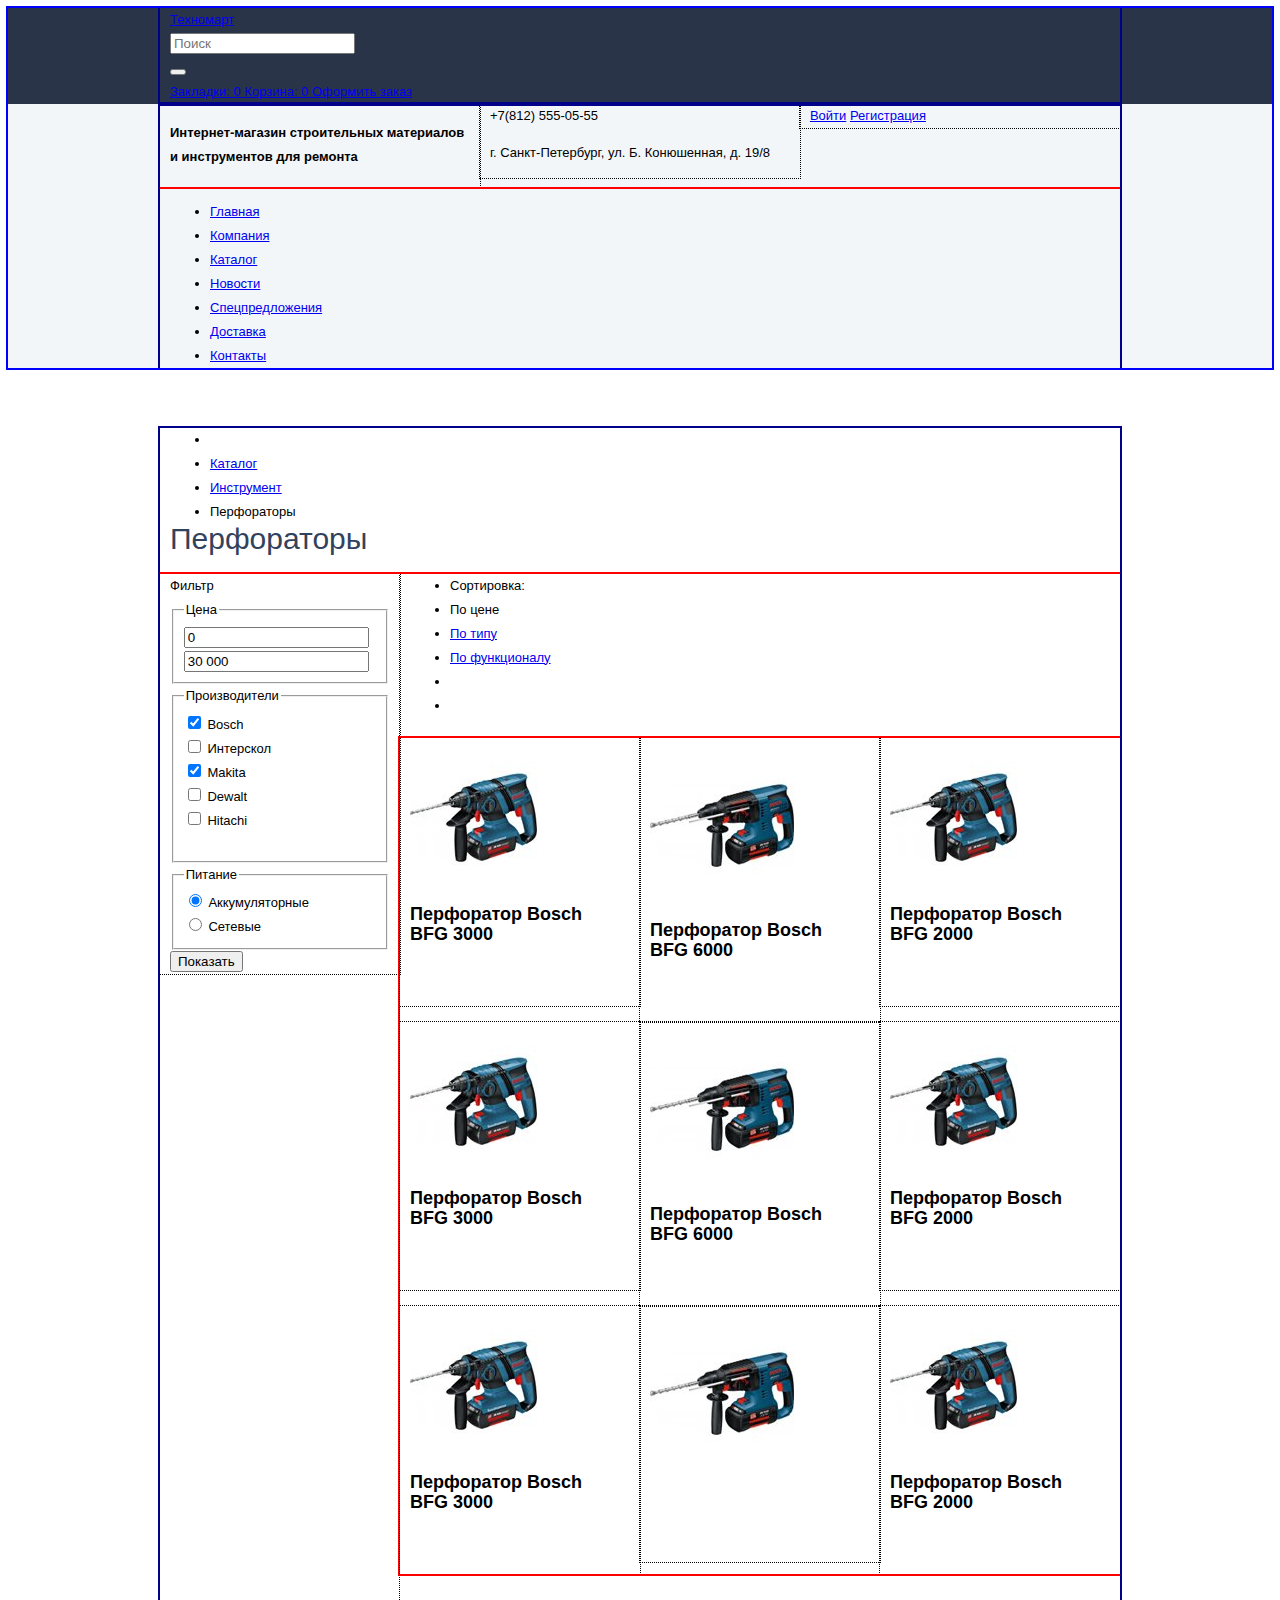
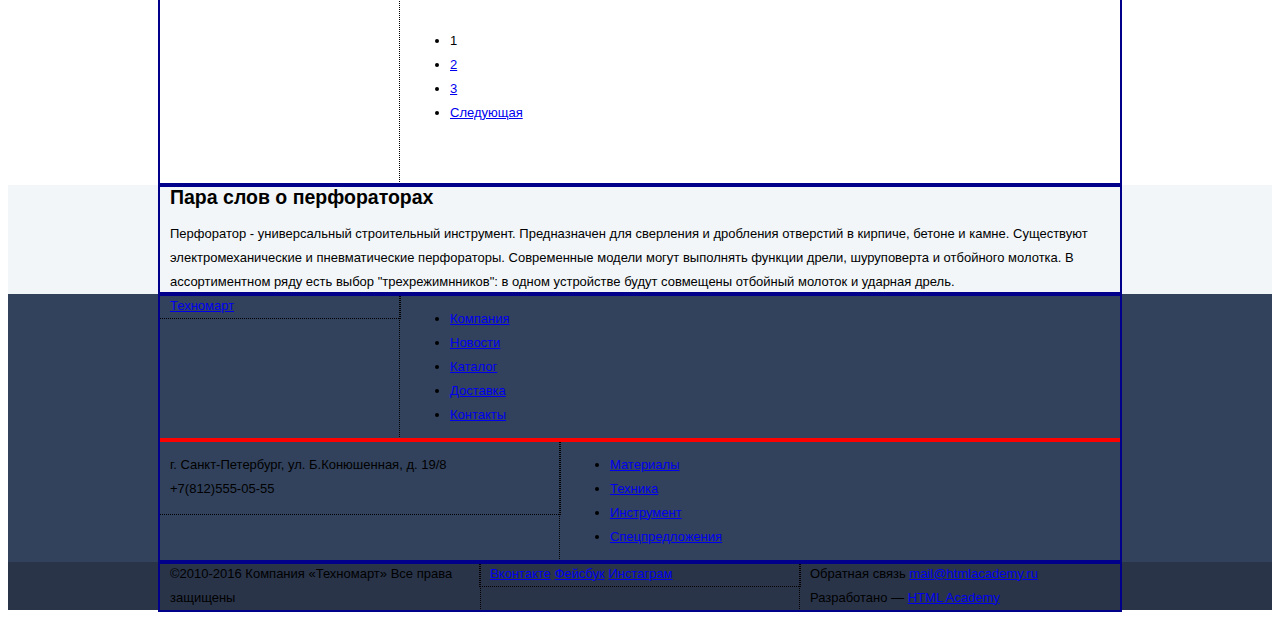
==== commit 0192f3d2: "Переопределен container. Внесены изменения в построении сетки" ====
--- a/catalog.html
+++ b/catalog.html
@@ -6,12 +6,12 @@
 	<link href="css/style.css" type="text/css" rel="stylesheet"></head>
 <body>
 	<header class="main-header">
-		<div class="container">
-			<div class="heder-top-part">
+		<div class="header-top-part">
+			<div class="container">
 				<a href="#" class="logo" target="_blank">Техномарт</a>
 				<div class="wrap-search">
 					<form action="#" class="search-form">
-						<input type="search" class="inp-search" placeholder="Поиск"></form>
+						<input type="search" class="input-search" placeholder="Поиск"></form>
 					<button type="submit" class="key-search"></button>
 				</div>
 				<a href="#" class="key-bookmark" target="_blank">
@@ -24,11 +24,13 @@
 				</a>
 				<a href="#" class="order" target="_blank">Оформить заказ</a>
 			</div>
+		</div>
+		<div class="container">
 			<div class="header-info">
 				<div class="row">
 					<div class="col col-4">
 						<h4 class="header-title">
-							Интернет-магазин 				 
+							Интернет-магазин				 
 					строительных материалов
 					и инструментов для ремонта
 						</h4>
@@ -41,20 +43,8 @@
 					</div>
 					<div class="col col-4">
 						<div class="user-block">
-							<div class="user-profile">
-								<a href="#" class="user-name" target="_blank">Равшан Джамшутович</a>
-								<a href="#" class="exit-link" target="_blank">
-									<!--exit-->
-								</a>
-							</div>
-							<ul class="profile-list">
-								<li class="profile-item">
-									<a href="#" class="item-link" target="_blank">Мои заказы</a>
-								</li>
-								<li class="profile-item">
-									<a href="#" class="item-link" target="_blank">Личный кабинет</a>
-								</li>
-							</ul>
+							<a href="#" class="login-link" target="_blank">Войти</a>
+							<a href="#" class="registration-link" target="_blank">Регистрация</a>
 						</div>
 					</div>
 				</div>
@@ -86,27 +76,25 @@
 			</nav>
 		</div>
 	</header>
-	<main class="container">
-		<ul class="breadcrumb-list">
-			<li class="breadcrumb-item">
-				<a href="#" class="breadcrumb-link" target="_blank">
-					<!--home-->
-				</a>
-			</li>
-			<li class="breadcrumb-item">
-				<a href="#" class="breadcrumb-link" target="_blank">Каталог</a>
-			</li>
-			<li class="breadcrumb-item">
-				<a href="#" class="breadcrumb-link" target="_blank">Инструмент</a>
-			</li>
-			<li class="breadcrumb-item">Перфораторы</li>
-		</ul>
-		<section>
-			<h2 class="section-header">Перфораторы</h2>
-			<!--<div class="section-body" delete ?>
-			-->
-			<div class="section-body">
-				<div class="row">
+	<main>
+		<div class="container">
+			<ul class="breadcrumb-list">
+				<li class="breadcrumb-item">
+					<a href="#" class="breadcrumb-link" target="_blank">
+						<!--home-->
+					</a>
+				</li>
+				<li class="breadcrumb-item">
+					<a href="#" class="breadcrumb-link" target="_blank">Каталог</a>
+				</li>
+				<li class="breadcrumb-item">
+					<a href="#" class="breadcrumb-link" target="_blank">Инструмент</a>
+				</li>
+				<li class="breadcrumb-item">Перфораторы</li>
+			</ul>
+			<section>
+				<h2 class="section-header">Перфораторы</h2>
+				<div class="section-body row ">
 					<div class="col col-3">
 						<div class="filter">
 							<span class="filter-form-name">Фильтр</span>
@@ -184,8 +172,8 @@
 								</li>
 							</ul>
 							<div class="goods-gallery">
-								<div class="row-gallery">
-									<div class="col col-3">
+								<div class="row row--inline">
+									<div class="col col-4">
 										<article class="goods">
 											<div class="active">
 												<a href="#" class="active-buy">Купить</a>
@@ -204,7 +192,7 @@
 											</div>
 										</article>
 									</div>
-									<div class="col col-3">
+									<div class="col col-4">
 										<article class="goods">
 											<div class="active">
 												<a href="#" class="active-buy">Купить</a>
@@ -223,7 +211,7 @@
 											</div>
 										</article>
 									</div>
-									<div class="col col-3">
+									<div class="col col-4">
 										<article class="goods">
 											<div class="active">
 												<a href="#" class="active-buy">Купить</a>
@@ -239,9 +227,7 @@
 											<a href="#" class="btn price-btn" target="_blank">12500 р.</a>
 										</article>
 									</div>
-								</div>
-								<div class="row-gallery">
-									<div class="col col-3">
+									<div class="col col-4">
 										<article class="goods">
 											<div class="active">
 												<a href="#" class="active-buy">Купить</a>
@@ -260,7 +246,7 @@
 											</div>
 										</article>
 									</div>
-									<div class="col col-3">
+									<div class="col col-4">
 										<article class="goods">
 											<div class="active">
 												<a href="#" class="active-buy">Купить</a>
@@ -279,7 +265,7 @@
 											</div>
 										</article>
 									</div>
-									<div class="col col-3">
+									<div class="col col-4">
 										<article class="goods">
 											<div class="active">
 												<a href="#" class="active-buy">Купить</a>
@@ -295,9 +281,7 @@
 											<a href="#" class="btn price-btn" target="_blank">12500 р.</a>
 										</article>
 									</div>
-								</div>
-								<div class="row-gallery">
-									<div class="col col-3">
+									<div class="col col-4">
 										<article class="goods">
 											<div class="active">
 												<a href="#" class="active-buy">Купить</a>
@@ -316,7 +300,7 @@
 											</div>
 										</article>
 									</div>
-									<div class="col col-3">
+									<div class="col col-4">
 										<article class="goods">
 											<div class="active">
 												<a href="#" class="active-buy">Купить</a>
@@ -335,7 +319,7 @@
 											</div>
 										</article>
 									</div>
-									<div class="col col-3">
+									<div class="col col-4">
 										<article class="goods">
 											<div class="active">
 												<a href="#" class="active-buy">Купить</a>
@@ -354,35 +338,37 @@
 								</div>
 							</div>
 						</div>
-					</div>
-				</div>
-			</div>
-		</section>
-		<ul class="panagination">
-			<li class="page-item active">1</li>
-			<li class="page-item">
-				<a href="#" class="page-link" target="_blank">2</a>
-			</li>
-			<li class="page-item">
-				<a href="#" class="page-link" target="_blank">3</a>
-			</li>
-			<li class="page-item">
-				<a href="#" class="page-link next" target="_blank">Следующая</a>
-			</li>
-		</ul>
+						<ul class="panagination">
+							<li class="page-item active">1</li>
+							<li class="page-item">
+								<a href="#" class="page-link" target="_blank">2</a>
+							</li>
+							<li class="page-item">
+								<a href="#" class="page-link" target="_blank">3</a>
+							</li>
+							<li class="page-item">
+								<a href="#" class="page-link next" target="_blank">Следующая</a>
+							</li>
+						</ul>
+					</div>
+				</div>
+			</section>
+		</div>
 		<div class="index-content">
-			<h2 class="content-name">Пара слов о перфораторах</h2>
-			<p>
-				Перфоратор - универсальный строительный инструмент. Предназначен для
+			<div class="container">
+				<h2 class="content-name">Пара слов о перфораторах</h2>
+				<p>
+					Перфоратор - универсальный строительный инструмент. Предназначен для
 			сверления и дробления отверстий в кирпиче, бетоне и камне. Существуют электромеханические и
 			пневматические перфораторы. Современные модели могут выполнять функции дрели, шуруповерта и отбойного молотка. В ассортиментном ряду есть выбор "трехрежимнников": в одном устройстве будут
 			совмещены отбойный молоток и ударная дрель.
-			</p>
+				</p>
+			</div>
 		</div>
 	</main>
 	<footer class="main-footer">
-		<div class="container">
-			<div class="footer-top-part">
+		<div class="footer-top-part">
+			<div class="container">
 				<div class="row">
 					<div class="col col-3">
 						<a href="#" class="logo" target="_blank">Техномарт</a>
@@ -433,7 +419,9 @@
 					</div>
 				</div>
 			</div>
-			<div class="footer-bottom-panel">
+		</div>
+		<div class="footer-bottom-part">
+			<div class="container">
 				<div class="row">
 					<div class="col col-4">
 						<div class="company-copyright">
--- a/css/style.css
+++ b/css/style.css
@@ -16,9 +16,13 @@
 }
 
 .main-header {
-	width: 100%;
 	margin-bottom: 60px;
 	outline: 2px solid blue;
+	background-color: #f2f6f8; 
+}
+
+.header-top-part{
+	background-color: #293449;
 }
 .container {
 	width: 960px;
@@ -26,6 +30,8 @@
 	margin: 0 auto;
 	outline: 2px solid darkblue;
 }
+
+
 .row {
 	margin: 0 -10px;
 	outline: 2px solid red;
@@ -92,22 +98,8 @@
   width: 100%;
 }
 
-.row-gallery {
-	margin: 0 -10px;
-	outline: 1px solid green;
-	
-}
-.row-gallery:after {
-  content: "";
-  display: table;
-  clear: both;
-}
-.row-gallery .col {
-  float: left;
-}
-.row-gallery .col:nth-child(n){
-	width:33.33%;
-	outline: 1px dotted yellow;
+.float-right {
+	float: right;
 }
 
 .promo:last-child,
@@ -131,6 +123,7 @@
 }
 .service {
 	margin-top: 85px;
+	background-color: #f2f6f8;
 }
 
 .breadcrumb-list {
@@ -146,14 +139,21 @@
 	margin-bottom: 60px;
 }
 .index-content{
-	width: 100%
+	background-color: #f2f6f8;
 }
 .content-name {
 	margin: 0px;
 }
- p {
+.container > p {
  	margin-bottom: 0px;
  }
+
+.footer-top-part {
+	background-color: #32425c;
+}
+.footer-bottom-part {
+	background-color: #293449;
+}
 
 body {
 	font-size: 13px;
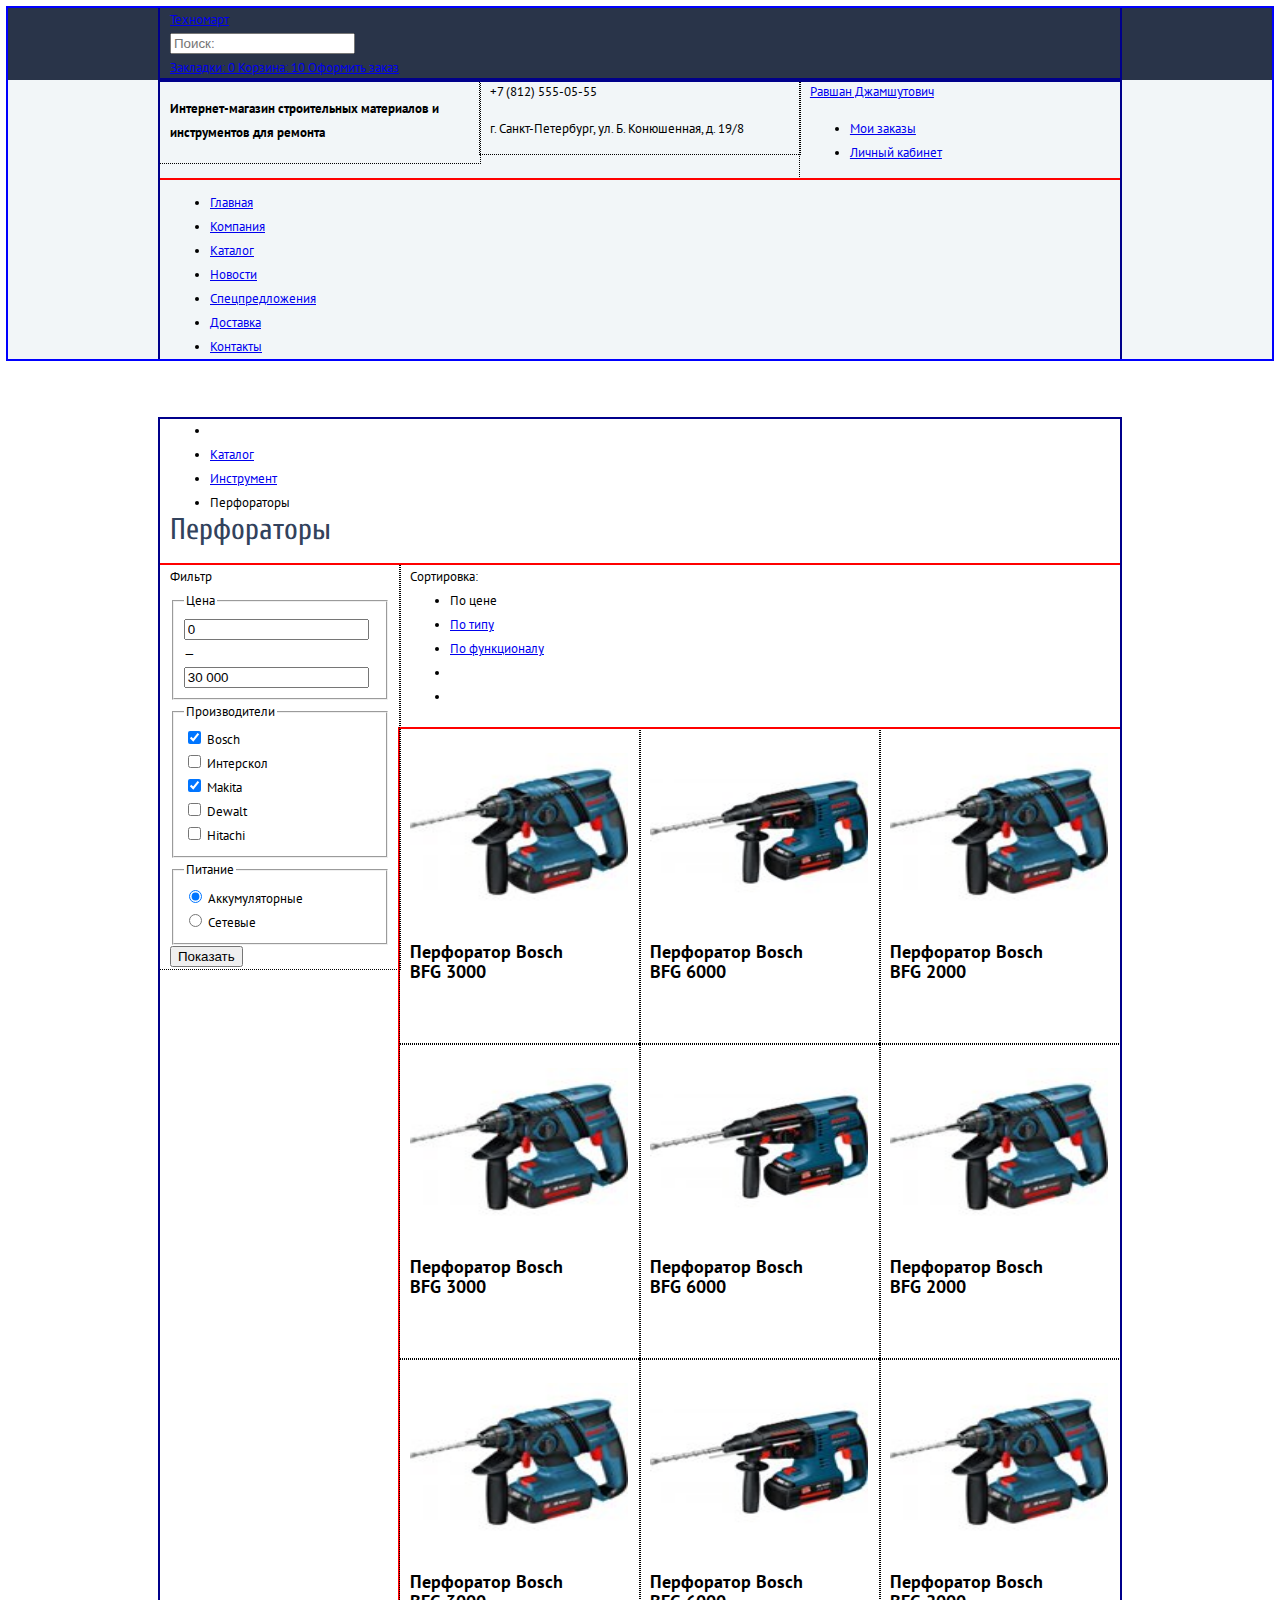
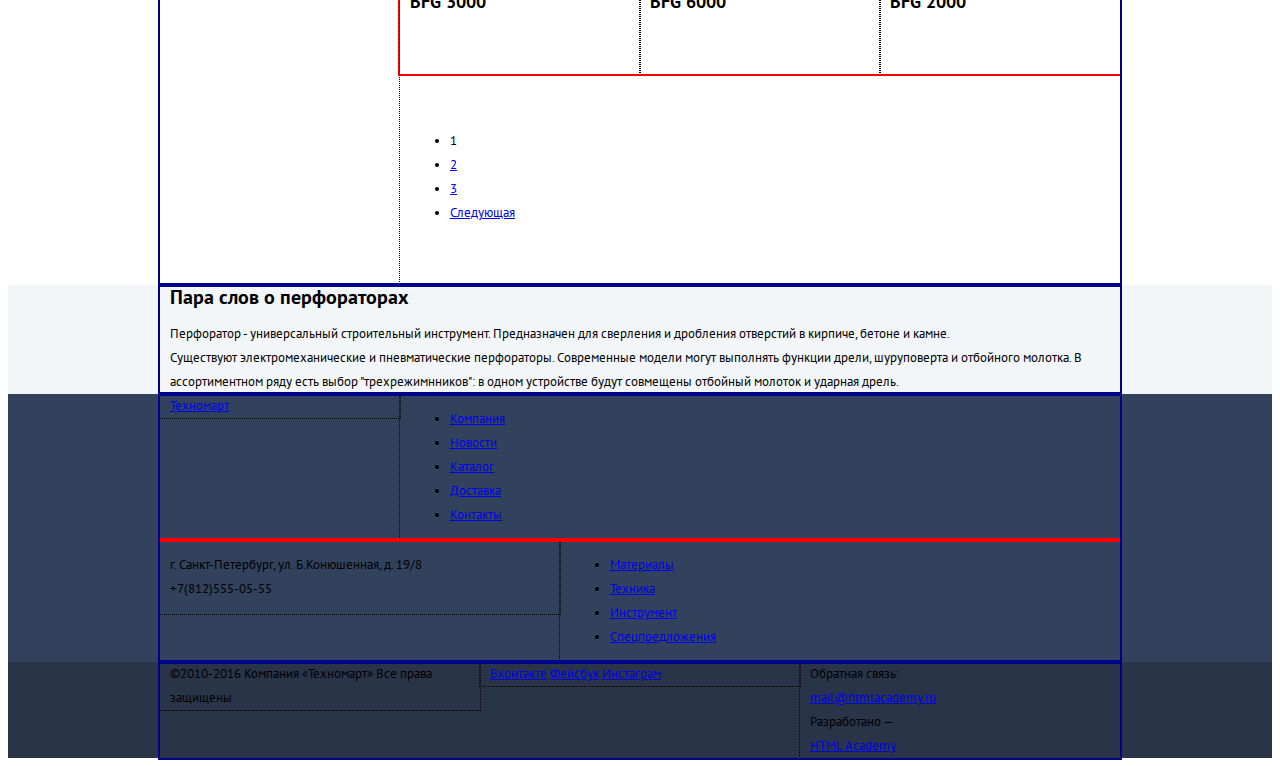
==== commit 7a8e0add: "В разметку внесены дополнения" ====
--- a/catalog.html
+++ b/catalog.html
@@ -3,30 +3,35 @@
 <head>
 	<meta charset="UTF-8">
 	<title>Каталог товаров - интернет магазин Техномарт</title>
+	<link href='https://fonts.googleapis.com/css?family=PT+Sans:400,700&subset=latin,cyrillic' rel='stylesheet' type='text/css'>
+	<link href='https://fonts.googleapis.com/css?family=Cuprum:400,700,400italic&subset=latin,cyrillic' rel='stylesheet' type='text/css'>
+
 	<link href="css/style.css" type="text/css" rel="stylesheet"></head>
 <body>
-	<header class="main-header">
+	<header class="main-header header-catalog-page">
 		<div class="header-top-part">
-			<div class="container">
+			<div class="container cf">
 				<a href="#" class="logo" target="_blank">Техномарт</a>
 				<div class="wrap-search">
-					<form action="#" class="search-form">
-						<input type="search" class="input-search" placeholder="Поиск"></form>
-					<button type="submit" class="key-search"></button>
+				<form class="search-form" action="#" >
+						<label class="search-icon">
+						<input class="input-search" type="search" placeholder="Поиск:">
+					 </label>
+					 </form>
 				</div>
 				<a href="#" class="key-bookmark" target="_blank">
 					Закладки:
 					<span class="counter" id="register-bookmark">0</span>
 				</a>
-				<a href="#" class="key-basket" target="_blank">
+				<a href="#" class="key-basket key-basket-catalog" target="_blank">
 					Корзина:
-					<span class="counter" id="register-basket">0</span>
+					<span class="counter" id="register-basket">10</span>
 				</a>
 				<a href="#" class="order" target="_blank">Оформить заказ</a>
 			</div>
 		</div>
 		<div class="container">
-			<div class="header-info">
+			<div class="header-info header-info-catalog">
 				<div class="row">
 					<div class="col col-4">
 						<h4 class="header-title">
@@ -37,14 +42,26 @@
 					</div>
 					<div class="col col-4">
 						<div class="header-contacts">
-							<span class="phone-number">+7(812) 555-05-55</span>
+							<span class="phone-number">+7 (812) 555-05-55</span>
 							<p class="header-text">г. Санкт-Петербург, ул. Б. Конюшенная, д. 19/8</p>
 						</div>
 					</div>
 					<div class="col col-4">
-						<div class="user-block">
-							<a href="#" class="login-link" target="_blank">Войти</a>
-							<a href="#" class="registration-link" target="_blank">Регистрация</a>
+							<div class="user-block">
+							<div class="user-profile">
+								<a href="#" class="user-name" target="_blank">Равшан Джамшутович</a>
+							 <a href="#" class="exit-link" target="_blank">
+									<!--exit-->
+								</a>
+							</div>
+							<ul class="profile-list">
+								<li class="profile-item">
+									<a href="#" class="item-link" target="_blank">Мои заказы</a>
+								</li>
+								<li class="profile-item">
+									<a href="#" class="item-link" target="_blank">Личный кабинет</a>
+								</li>
+							</ul>
 						</div>
 					</div>
 				</div>
@@ -79,21 +96,23 @@
 	<main>
 		<div class="container">
 			<ul class="breadcrumb-list">
-				<li class="breadcrumb-item">
-					<a href="#" class="breadcrumb-link" target="_blank">
-						<!--home-->
+				  <li class="breadcrumb-item">
+					<a href="#" class="breadcrumb-link link-home" target="_blank">
+						
 					</a>
 				</li>
 				<li class="breadcrumb-item">
-					<a href="#" class="breadcrumb-link" target="_blank">Каталог</a>
+					<a href="#" class="breadcrumb-link " target="_blank">Каталог</a>
 				</li>
 				<li class="breadcrumb-item">
 					<a href="#" class="breadcrumb-link" target="_blank">Инструмент</a>
 				</li>
-				<li class="breadcrumb-item">Перфораторы</li>
+				<li class="breadcrumb-item current">Перфораторы</li>
 			</ul>
 			<section>
+				<div class="section-top-block clearfix">
 				<h2 class="section-header">Перфораторы</h2>
+			</div>
 				<div class="section-body row ">
 					<div class="col col-3">
 						<div class="filter">
@@ -102,36 +121,43 @@
 								<fieldset class="filter-price">
 									<legend class="filter-name">Цена</legend>
 									<div class="filter-block">
-										<div class="block-controls">
-											<div class="scale"></div>
+										<div class="range-controls">
+											<div class="scale">
+												<div style="margin-left: 0; width:140px;" class="bar"></div>
+											</div>
 											<div class="toggle min-toggle"></div>
 											<div class="toggle max-toggle"></div>
 										</div>
 										<div class="price-controls">
-											<input class="min-price" type="text" value="0">
-											<input class="max-price" type="text" value="30 000"></div>
+										<label class="min-price">
+											<input  type="text" value="0">
+										</label> <span class="price-dash"> &#8212;</span>
+										<label class="max-price" >
+											<input  type="text"  value="30 000">
+										</label>
+										</div>
 									</div>
 								</fieldset>
 								<fieldset class="filter-producers">
 									<legend class="filter-name">Производители</legend>
-									<div class="brand-name">
-										<div class="index-brand">
+									<div class="filter-brand-name">
+										<div class="filter-brand">
 											<input type="checkbox" name="brand" id="bosch" checked>
 											<label for="bosch">Bosch</label>
 										</div>
-										<div class="index-brand">
+										<div class="filter-brand">
 											<input type="checkbox" name="brand" id="interskol">
 											<label for="interskol">Интерскол</label>
 										</div>
-										<div class="index-brand">
+										<div class="filter-brand">
 											<input type="checkbox" name="brand" id="makita" checked>
 											<label for="makita">Makita</label>
 										</div>
-										<div class="index-brand">
+										<div class="filter-brand">
 											<input type="checkbox" name="brand" id="dewalt">
 											<label for="dewalt">Dewalt</label>
 										</div>
-										<div class="index-brand">
+										<div class="filter-brand">
 											<input type="checkbox" name="brand" id="hitachi">
 											<label for="hitachi">Hitachi</label>
 										</div>
@@ -139,12 +165,12 @@
 								</fieldset>
 								<fieldset class="filter-type">
 									<legend class="filter-name">Питание</legend>
-									<div class="type-name">
-										<div class="index-type">
+									<div class="filter-type-name">
+										<div class="filter-type-power">
 											<input type="radio" name="type" value="type-accumulator" id="accumulator" checked>
 											<label for="accumulator">Аккумуляторные</label>
 										</div>
-										<div class="index-type">
+										<div class="filter-type-power">
 											<input type="radio" name="type" value="type-network" id="network">
 											<label for="network">Сетевые</label>
 										</div>
@@ -155,9 +181,10 @@
 					</div>
 					<div class="col col-9">
 						<div class="catalog-goods">
-							<ul class="goods-sorting-list">
-								<li class="sorting-item">Сортировка:</li>
-								<li class="sorting-item active">По цене</li>
+						<div class="goods-sorting clearfix">
+						<span class="goods-sorting-name">Сортировка:</span>
+							<ul class="goods-sorting-list ">
+								<li class="sorting-item sorting-active">По цене</li>
 								<li class="sorting-item">
 									<a href="#" class="item-link" target="_blank">По типу</a>
 								</li>
@@ -171,6 +198,7 @@
 									<a href="#" class="arrow-down"></a>
 								</li>
 							</ul>
+							</div>
 							<div class="goods-gallery">
 								<div class="row row--inline">
 									<div class="col col-4">
@@ -180,7 +208,7 @@
 												<a href="#" class="active-bookmark">В закладки</a>
 											</div>
 											<div class="goods-view">
-												<img src="img/img-perforator-bfg-3000.jpg" width="127" height="112" alt="Перфоратор Bosch BFG-3000"></div>
+												<img src="img/img-perforator-bfg-3000.jpg" width="218" height="159" alt="Перфоратор Bosch BFG-3000"></div>
 											<h3 class="goods-name">
 												Перфоратор Bosch
 												<br>
@@ -193,13 +221,13 @@
 										</article>
 									</div>
 									<div class="col col-4">
-										<article class="goods">
-											<div class="active">
-												<a href="#" class="active-buy">Купить</a>
-												<a href="#" class="active-bookmark">В закладки</a>
-											</div>
-											<div class="goods-view">
-												<img src="img/img-perforator-bfg-6000.jpg" width="144" height="128" alt="Перфоратор Bosch BFG-6000"></div>
+									<article class="goods">
+											<div class="active">
+												<a href="#" class="active-buy">Купить</a>
+												<a href="#" class="active-bookmark">В закладки</a>
+											</div>
+											<div class="goods-view">
+												<img src="img/img-perforator-bfg-6000.jpg" width="218" height="159" alt="Перфоратор Bosch BFG-6000"></div>
 											<h3 class="goods-name">
 												Перфоратор Bosch
 												<br>
@@ -212,29 +240,32 @@
 										</article>
 									</div>
 									<div class="col col-4">
+										<article class="goods new">
+											<div class="active">
+												<a href="#" class="active-buy">Купить</a>
+												<a href="#" class="active-bookmark">В закладки</a>
+											</div>
+											<div class="goods-view">
+												<img src="img/img-perforator-bfg-2000.jpg" width="218" height="159" alt="Перфоратор Bosch BFG-2000"></div>
+											<h3 class="goods-name">
+												Перфоратор Bosch
+												<br>
+												<span class="model-name">BFG 2000</span>
+											</h3>
+											<div class="goods-price">
+												<span class="price-old"></span>
+												<a href="#" class="btn price-btn" target="_blank">12500 р.</a>
+											</div>
+				 					</article>
+									</div>
+									<div class="col col-4">
 										<article class="goods">
 											<div class="active">
 												<a href="#" class="active-buy">Купить</a>
 												<a href="#" class="active-bookmark">В закладки</a>
 											</div>
 											<div class="goods-view">
-												<img src="img/img-perforator-bfg-2000.jpg" width="127" height="112" alt="Перфоратор Bosch BFG-2000"></div>
-											<h3 class="goods-name">
-												Перфоратор Bosch
-												<br>
-												<span class="model-name">BFG 2000</span>
-											</h3>
-											<a href="#" class="btn price-btn" target="_blank">12500 р.</a>
-										</article>
-									</div>
-									<div class="col col-4">
-										<article class="goods">
-											<div class="active">
-												<a href="#" class="active-buy">Купить</a>
-												<a href="#" class="active-bookmark">В закладки</a>
-											</div>
-											<div class="goods-view">
-												<img src="img/img-perforator-bfg-3000.jpg" width="127" height="112" alt="Перфоратор Bosch BFG-3000"></div>
+												<img src="img/img-perforator-bfg-3000.jpg" width="218" height="159" alt="Перфоратор Bosch BFG-3000"></div>
 											<h3 class="goods-name">
 												Перфоратор Bosch
 												<br>
@@ -247,13 +278,13 @@
 										</article>
 									</div>
 									<div class="col col-4">
-										<article class="goods">
-											<div class="active">
-												<a href="#" class="active-buy">Купить</a>
-												<a href="#" class="active-bookmark">В закладки</a>
-											</div>
-											<div class="goods-view">
-												<img src="img/img-perforator-bfg-6000.jpg" width="144" height="128" alt="Перфоратор Bosch BFG-6000"></div>
+										<article class="goods new">
+											<div class="active">
+												<a href="#" class="active-buy">Купить</a>
+												<a href="#" class="active-bookmark">В закладки</a>
+											</div>
+											<div class="goods-view">
+												<img src="img/img-perforator-bfg-6000.jpg" width="218" height="159" alt="Перфоратор Bosch BFG-6000"></div>
 											<h3 class="goods-name">
 												Перфоратор Bosch
 												<br>
@@ -272,23 +303,26 @@
 												<a href="#" class="active-bookmark">В закладки</a>
 											</div>
 											<div class="goods-view">
-												<img src="img/img-perforator-bfg-2000.jpg" width="127" height="112" alt="Перфоратор Bosch BFG-2000"></div>
+												<img src="img/img-perforator-bfg-2000.jpg" width="218" height="159" alt="Перфоратор Bosch BFG-2000"></div>
 											<h3 class="goods-name">
 												Перфоратор Bosch
 												<br>
 												<span class="model-name">BFG 2000</span>
 											</h3>
+											<div class="goods-price">
+												<span class="price-old"></span>
 											<a href="#" class="btn price-btn" target="_blank">12500 р.</a>
-										</article>
-									</div>
-									<div class="col col-4">
-										<article class="goods">
-											<div class="active">
-												<a href="#" class="active-buy">Купить</a>
-												<a href="#" class="active-bookmark">В закладки</a>
-											</div>
-											<div class="goods-view">
-												<img src="img/img-perforator-bfg-3000.jpg" width="127" height="112" alt="Перфоратор Bosch BFG-3000"></div>
+										</div>
+										</article>
+									</div>
+									<div class="col col-4">
+										<article class="goods new">
+											<div class="active">
+												<a href="#" class="active-buy">Купить</a>
+												<a href="#" class="active-bookmark">В закладки</a>
+											</div>
+											<div class="goods-view">
+												<img src="img/img-perforator-bfg-3000.jpg" width="218" height="159" alt="Перфоратор Bosch BFG-3000"></div>
 											<h3 class="goods-name">
 												Перфоратор Bosch
 												<br>
@@ -307,8 +341,8 @@
 												<a href="#" class="active-bookmark">В закладки</a>
 											</div>
 											<div class="goods-view">
-												<img src="img/img-perforator-bfg-6000.jpg" width="144" height="128" alt="Перфоратор Bosch BFG-6000"></div>
-											<h3 class="goods=name">
+												<img src="img/img-perforator-bfg-6000.jpg" width="218" height="159" alt="Перфоратор Bosch BFG-6000"></div>
+											<h3 class="goods-name">
 												Перфоратор Bosch
 												<br>
 												<span class="model-name">BFG 6000</span>
@@ -326,13 +360,16 @@
 												<a href="#" class="active-bookmark">В закладки</a>
 											</div>
 											<div class="goods-view" >
-												<img src="img/img-perforator-bfg-2000.jpg" width="127" height="112" alt="Перфоратор Bosch BFG-2000"></div>
+												<img src="img/img-perforator-bfg-2000.jpg" width="218" height="159" alt="Перфоратор Bosch BFG-2000"></div>
 											<h3 class="goods-name">
 												Перфоратор Bosch
 												<br>
 												<span class="model-name">BFG 2000</span>
 											</h3>
+											<div class="goods-price">
+												<span class="price-old"></span>
 											<a href="#" class="btn price-btn" target="_blank">12500 р.</a>
+										</div>
 										</article>
 									</div>
 								</div>
@@ -359,19 +396,19 @@
 				<h2 class="content-name">Пара слов о перфораторах</h2>
 				<p>
 					Перфоратор - универсальный строительный инструмент. Предназначен для
-			сверления и дробления отверстий в кирпиче, бетоне и камне. Существуют электромеханические и
+			сверления и дробления отверстий в кирпиче, бетоне и камне.<br> Существуют электромеханические и
 			пневматические перфораторы. Современные модели могут выполнять функции дрели, шуруповерта и отбойного молотка. В ассортиментном ряду есть выбор "трехрежимнников": в одном устройстве будут
 			совмещены отбойный молоток и ударная дрель.
 				</p>
 			</div>
 		</div>
 	</main>
-	<footer class="main-footer">
+	<footer class="main-footer footer-catalog">
 		<div class="footer-top-part">
 			<div class="container">
 				<div class="row">
 					<div class="col col-3">
-						<a href="#" class="logo" target="_blank">Техномарт</a>
+						<a href="#" class="logo footer-logo" target="_blank">Техномарт</a>
 					</div>
 					<div class="col col-9">
 						<ul class="footer-navigation">
@@ -425,8 +462,8 @@
 				<div class="row">
 					<div class="col col-4">
 						<div class="company-copyright">
-							<span class="footer-info">&#169;2010-2016 Компания &#171;Техномарт&#187;</span>
-							<span class="footer-info">Все права защищены</span>
+							<span class="info-name">&#169;2010-2016 Компания &#171;Техномарт&#187;</span>
+							<span class="info-name">Все права защищены</span>
 						</div>
 					</div>
 					<div class="col col-4">
@@ -438,17 +475,16 @@
 					</div>
 					<div class="col col-4">
 						<div class="footer-info">
-							<span class="info-name">Обратная связь</span>
-							<a href="mailto:mail@htmlacademy.ru" class="info-link" target="_blank">mail@htmlacademy.ru</a>
+							<span class="info-name">Обратная связь:</span><br>
+							<a class="info-link" href="mailto:mail@htmlacademy.ru"  target="_blank">mail@htmlacademy.ru</a>
 						</div>
 						<div class="footer-info">
-							<span class="info-name">Разработано &#8212;</span>
-							<a  href="https://htmlacademy.ru" class="info-link" target="_blank">HTML Academy</a>
+							<span class="info-name">Разработано &#8212;</span><br>
+							<a class="info-link" href="https://htmlacademy.ru"  target="_blank">HTML Academy</a>
 						</div>
 					</div>
 				</div>
 			</div>
 		</div>
 	</footer>
-</body>
 </html>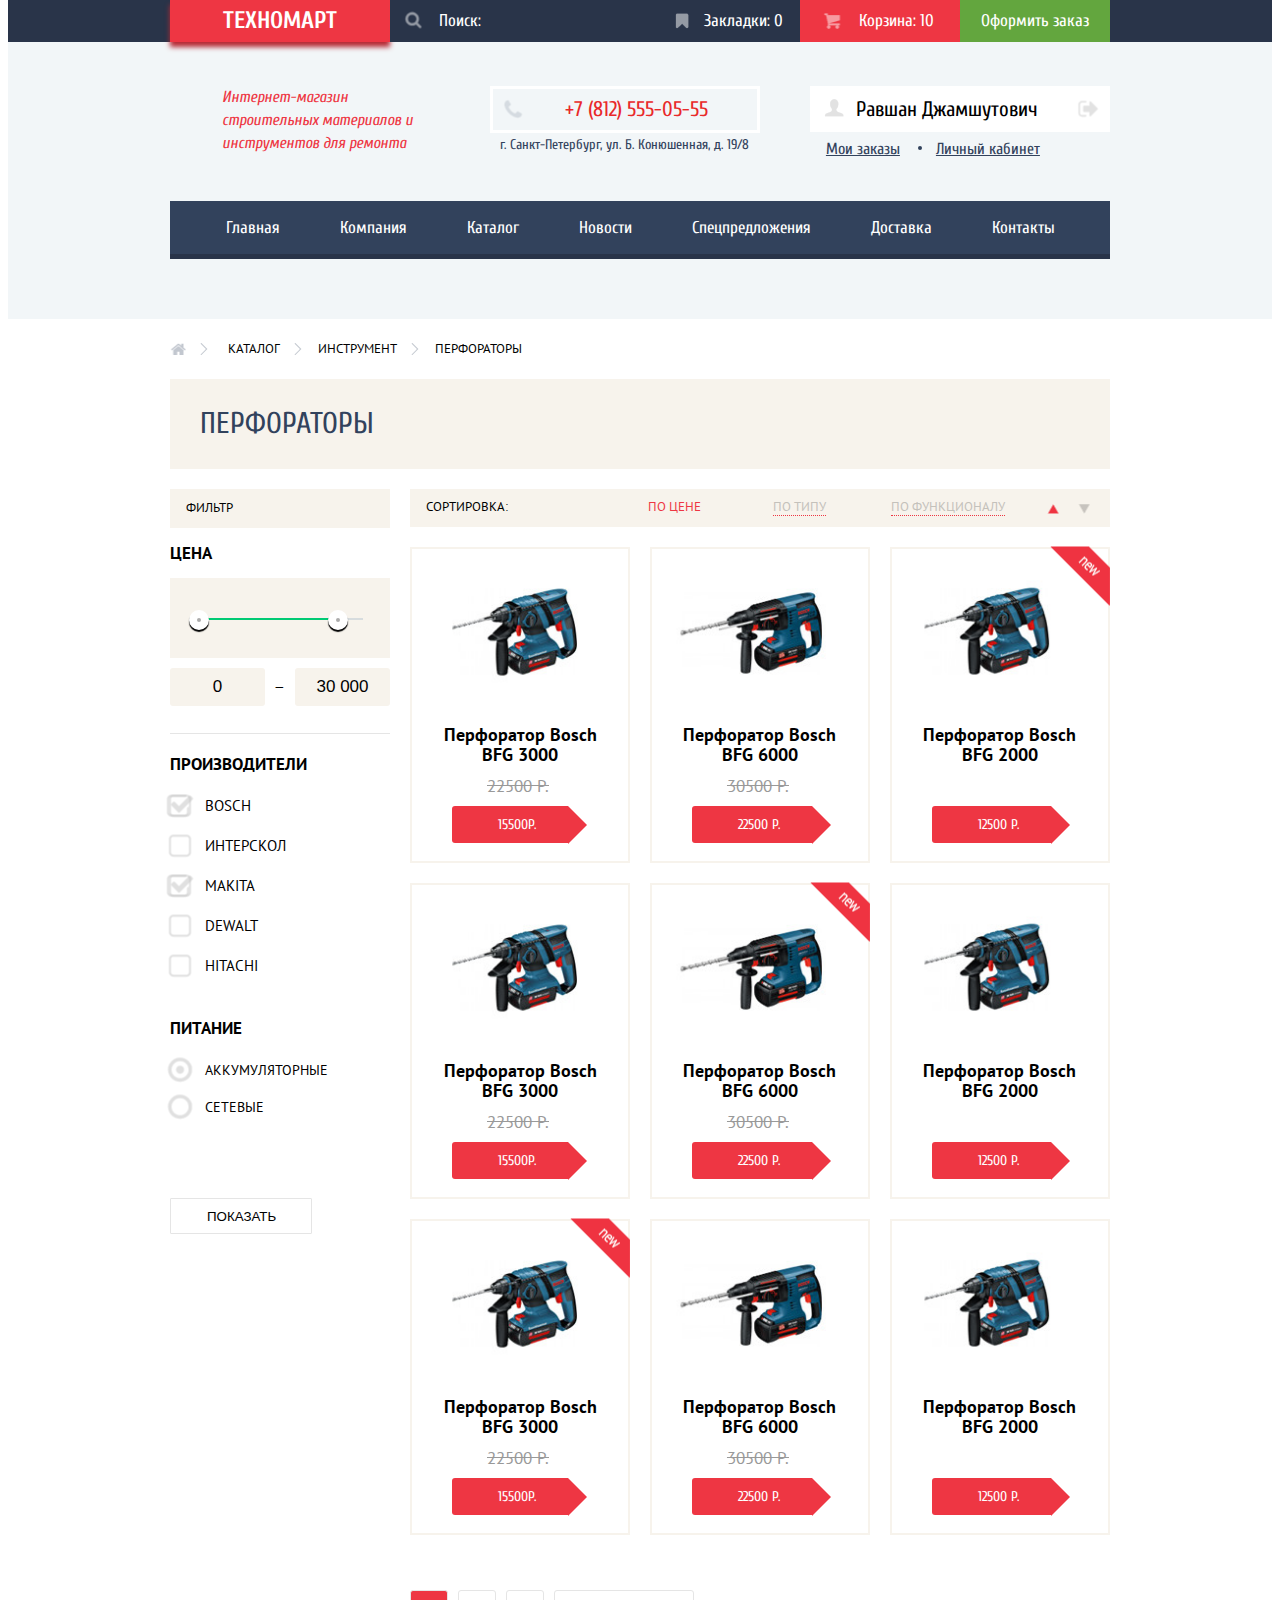
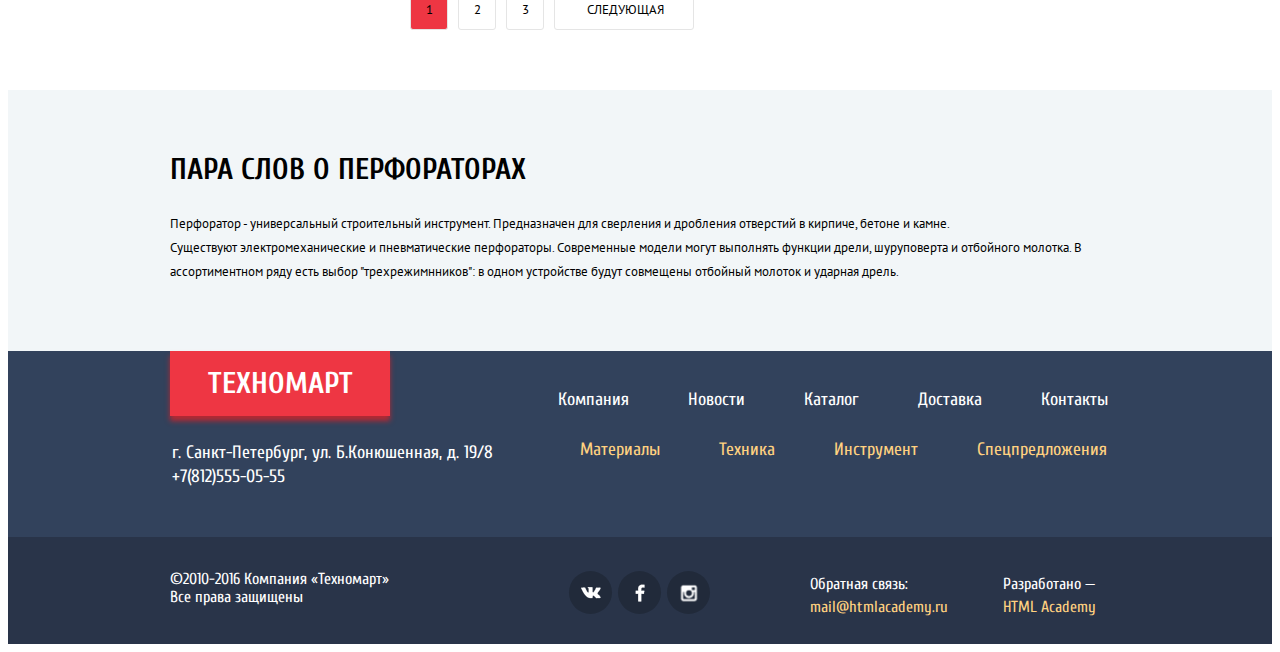
==== commit 6d834e6b: "Внесены  поправки" ====
--- a/catalog.html
+++ b/catalog.html
@@ -13,11 +13,10 @@
 			<div class="container cf">
 				<a href="#" class="logo" target="_blank">Техномарт</a>
 				<div class="wrap-search">
-				<form class="search-form" action="#" >
+					<form class="search-form" action="#" >
 						<label class="search-icon">
-						<input class="input-search" type="search" placeholder="Поиск:">
-					 </label>
-					 </form>
+							<input class="input-search" type="search" placeholder="Поиск:"></label>
+					</form>
 				</div>
 				<a href="#" class="key-bookmark" target="_blank">
 					Закладки:
@@ -47,10 +46,10 @@
 						</div>
 					</div>
 					<div class="col col-4">
-							<div class="user-block">
+						<div class="user-block">
 							<div class="user-profile">
 								<a href="#" class="user-name" target="_blank">Равшан Джамшутович</a>
-							 <a href="#" class="exit-link" target="_blank">
+								<a href="#" class="exit-link" target="_blank">
 									<!--exit-->
 								</a>
 							</div>
@@ -96,10 +95,8 @@
 	<main>
 		<div class="container">
 			<ul class="breadcrumb-list">
-				  <li class="breadcrumb-item">
-					<a href="#" class="breadcrumb-link link-home" target="_blank">
-						
-					</a>
+				<li class="breadcrumb-item">
+					<a href="#" class="breadcrumb-link link-home" target="_blank"></a>
 				</li>
 				<li class="breadcrumb-item">
 					<a href="#" class="breadcrumb-link " target="_blank">Каталог</a>
@@ -111,8 +108,8 @@
 			</ul>
 			<section>
 				<div class="section-top-block clearfix">
-				<h2 class="section-header">Перфораторы</h2>
-			</div>
+					<h2 class="section-header">Перфораторы</h2>
+				</div>
 				<div class="section-body row ">
 					<div class="col col-3">
 						<div class="filter">
@@ -129,12 +126,11 @@
 											<div class="toggle max-toggle"></div>
 										</div>
 										<div class="price-controls">
-										<label class="min-price">
-											<input  type="text" value="0">
-										</label> <span class="price-dash"> &#8212;</span>
-										<label class="max-price" >
-											<input  type="text"  value="30 000">
-										</label>
+											<label class="min-price">
+												<input  type="text" value="0"></label>
+											<span class="price-dash">&#8212;</span>
+											<label class="max-price">
+												<input  type="text"  value="30 000"></label>
 										</div>
 									</div>
 								</fieldset>
@@ -181,23 +177,23 @@
 					</div>
 					<div class="col col-9">
 						<div class="catalog-goods">
-						<div class="goods-sorting clearfix">
-						<span class="goods-sorting-name">Сортировка:</span>
-							<ul class="goods-sorting-list ">
-								<li class="sorting-item sorting-active">По цене</li>
-								<li class="sorting-item">
-									<a href="#" class="item-link" target="_blank">По типу</a>
-								</li>
-								<li class="sorting-item">
-									<a href="#" class="item-link" target="_blank">По функционалу</a>
-								</li>
-								<li class="sorting-item">
-									<a href="#" class="arrow-up"></a>
-								</li>
-								<li class="sorting-item">
-									<a href="#" class="arrow-down"></a>
-								</li>
-							</ul>
+							<div class="goods-sorting clearfix">
+								<span class="goods-sorting-name">Сортировка:</span>
+								<ul class="goods-sorting-list ">
+									<li class="sorting-item sorting-active">По цене</li>
+									<li class="sorting-item">
+										<a href="#" class="item-link" target="_blank">По типу</a>
+									</li>
+									<li class="sorting-item">
+										<a href="#" class="item-link" target="_blank">По функционалу</a>
+									</li>
+									<li class="sorting-item">
+										<a href="#" class="arrow-up"></a>
+									</li>
+									<li class="sorting-item">
+										<a href="#" class="arrow-down"></a>
+									</li>
+								</ul>
 							</div>
 							<div class="goods-gallery">
 								<div class="row row--inline">
@@ -221,7 +217,7 @@
 										</article>
 									</div>
 									<div class="col col-4">
-									<article class="goods">
+										<article class="goods">
 											<div class="active">
 												<a href="#" class="active-buy">Купить</a>
 												<a href="#" class="active-bookmark">В закладки</a>
@@ -256,7 +252,7 @@
 												<span class="price-old"></span>
 												<a href="#" class="btn price-btn" target="_blank">12500 р.</a>
 											</div>
-				 					</article>
+										</article>
 									</div>
 									<div class="col col-4">
 										<article class="goods">
@@ -311,8 +307,8 @@
 											</h3>
 											<div class="goods-price">
 												<span class="price-old"></span>
-											<a href="#" class="btn price-btn" target="_blank">12500 р.</a>
-										</div>
+												<a href="#" class="btn price-btn" target="_blank">12500 р.</a>
+											</div>
 										</article>
 									</div>
 									<div class="col col-4">
@@ -368,8 +364,8 @@
 											</h3>
 											<div class="goods-price">
 												<span class="price-old"></span>
-											<a href="#" class="btn price-btn" target="_blank">12500 р.</a>
-										</div>
+												<a href="#" class="btn price-btn" target="_blank">12500 р.</a>
+											</div>
 										</article>
 									</div>
 								</div>
@@ -396,7 +392,9 @@
 				<h2 class="content-name">Пара слов о перфораторах</h2>
 				<p>
 					Перфоратор - универсальный строительный инструмент. Предназначен для
-			сверления и дробления отверстий в кирпиче, бетоне и камне.<br> Существуют электромеханические и
+			сверления и дробления отверстий в кирпиче, бетоне и камне.
+					<br>
+					Существуют электромеханические и
 			пневматические перфораторы. Современные модели могут выполнять функции дрели, шуруповерта и отбойного молотка. В ассортиментном ряду есть выбор "трехрежимнников": в одном устройстве будут
 			совмещены отбойный молоток и ударная дрель.
 				</p>
@@ -475,11 +473,13 @@
 					</div>
 					<div class="col col-4">
 						<div class="footer-info">
-							<span class="info-name">Обратная связь:</span><br>
+							<span class="info-name">Обратная связь:</span>
+							<br>
 							<a class="info-link" href="mailto:mail@htmlacademy.ru"  target="_blank">mail@htmlacademy.ru</a>
 						</div>
 						<div class="footer-info">
-							<span class="info-name">Разработано &#8212;</span><br>
+							<span class="info-name">Разработано &#8212;</span>
+							<br>
 							<a class="info-link" href="https://htmlacademy.ru"  target="_blank">HTML Academy</a>
 						</div>
 					</div>
--- a/css/style.css
+++ b/css/style.css
@@ -15,26 +15,17 @@
   clear: both;
 }
 
-.main-header {
-	margin-bottom: 60px;
-	outline: 2px solid blue;
-	background-color: #f2f6f8; 
-}
-
-.header-top-part{
-	background-color: #293449;
-}
 .container {
+	position: relative;
 	width: 960px;
+	margin: 0 auto;
 	padding: 0 10px;
-	margin: 0 auto;
-	outline: 2px solid darkblue;
-}
-
+	/*outline: 0.1px solid darkblue;*/
+}
 
 .row {
 	margin: 0 -10px;
-	outline: 2px solid red;
+	/*outline: 2px solid red;*/
 }
 .row:after {
   content: "";
@@ -45,12 +36,13 @@
 .col {
 	float: left;
 	padding: 0 10px;
-	outline: 1px dotted black;
+	/*outline: 1px dotted black;*/
 }
 
 .row--inline {
   font-size: 0;
 }
+
 .row--inline:after {
   display: none;
 }
@@ -64,36 +56,47 @@
 .col-1 {
   width: 8.33%;
 }
+
 .col-2 {
   width: 16.66%;
 }
+
 .col-3 {
   width: 25%;
 }
+
 .col-4 {
   width: 33.33%;
 }
+
 .col-5 {
   width: 41.66%;
 }
+
 .col-6 {
   width: 50%;
 }
+
 .col-7 {
   width: 58.33%;
 }
+
 .col-8 {
   width: 66.66%;
 }
+
 .col-9 {
   width: 75%;
- }
+}
+
 .col-10 {
   width: 83.33%;
 }
+
 .col-11 {
   width: 91,66%;
 }
+
 .col-12 {
   width: 100%;
 }
@@ -102,86 +105,2314 @@
 	float: right;
 }
 
-.promo:last-child,
-.promo-slider {
-	margin-bottom: 50px;
-}
-
-.section-top-bloc {
-	width: 100%;
-}
-.section-header {
+img {
+	margin: 0 auto;
+	max-width: 100%;
+	height: auto;
+	vertical-align: bottom;
+}
+
+.sprite {
+    background-image: url("../img/sprite.png");
+    background-repeat: no-repeat;
+    display: block;
+}
+
+.sprite--icon-down-dir-dark {
+    width: 11px;
+    height: 10px;
+    background-position: -10px -10px;
+}
+
+.sprite--icon-up-dir-dark {
+    width: 11px;
+    height: 10px;
+    background-position: -10px -40px;
+}
+
+.sprite-icon-basket {
+    width: 17px;
+    height: 16px;
+    background-position: -10px -70px;
+}
+
+.sprite-icon-bookmark {
+    width: 14px;
+    height: 16px;
+    background-position: -10px -106px;
+}
+
+.sprite-icon-check-off {
+    width: 23px;
+    height: 23px;
+    background-position: -10px -142px;
+}
+
+.sprite-icon-check-on {
+    width: 27px;
+    height: 23px;
+    background-position: -10px -185px;
+}
+
+.sprite-icon-circle {
+    width: 25px;
+    height: 25px;
+    background-position: -10px -228px;
+}
+
+.sprite-icon-circle-dot {
+    width: 25px;
+    height: 25px;
+    background-position: -10px -273px;
+}
+
+.sprite-icon-down-dir {
+    width: 11px;
+    height: 10px;
+    background-position: -10px -318px;
+}
+
+.sprite-icon-facebook {
+    width: 10px;
+    height: 18px;
+    background-position: -10px -348px;
+}
+
+.sprite-icon-home {
+    width: 15px;
+    height: 12px;
+    background-position: -10px -386px;
+}
+
+.sprite-icon-instagramm {
+    width: 17px;
+    height: 17px;
+    background-position: -10px -418px;
+}
+
+.sprite-icon-left {
+    width: 22px;
+    height: 40px;
+    background-position: -10px -455px;
+}
+
+.sprite-icon-login {
+    width: 20px;
+    height: 17px;
+    background-position: -10px -515px;
+}
+
+.sprite-icon-login-dark {
+    width: 20px;
+    height: 17px;
+    background-position: -10px -552px;
+}
+
+.sprite-icon-logout {
+    width: 21px;
+    height: 17px;
+    background-position: -10px -589px;
+}
+
+.sprite-icon-logout-dark {
+    width: 21px;
+    height: 17px;
+    background-position: -10px -626px;
+}
+
+.sprite-icon-new-flag {
+    width: 60px;
+    height: 59px;
+    background-position: -10px -663px;
+}
+
+.sprite-icon-phone {
+    width: 19px;
+    height: 19px;
+    background-position: -10px -742px;
+}
+
+.sprite-icon-right {
+    width: 22px;
+    height: 40px;
+    background-position: -10px -781px;
+}
+
+.sprite-icon-right-home {
+    width: 8px;
+    height: 12px;
+    background-position: -10px -841px;
+}
+
+.sprite-icon-search {
+    width: 17px;
+    height: 17px;
+    background-position: -10px -873px;
+}
+
+.sprite-icon-search-red {
+    width: 17px;
+    height: 17px;
+    background-position: -10px -910px;
+}
+
+.sprite-icon-sort-indicator-down-red {
+    width: 9px;
+    height: 9px;
+    background-position: -10px -947px;
+}
+
+.sprite-icon-up-dir {
+    width: 11px;
+    height: 10px;
+    background-position: -10px -976px;
+}
+
+.sprite-icon-up-dir-grey {
+    width: 11px;
+    height: 10px;
+    background-position: -10px -1006px;
+}
+
+.sprite-icon-user {
+    width: 20px;
+    height: 18px;
+    background-position: -10px -1036px;
+}
+
+.sprite-icon-user-dark {
+    width: 20px;
+    height: 18px;
+    background-position: -10px -1074px;
+}
+
+.sprite-icon-vk {
+    width: 20px;
+    height: 12px;
+    background-position: -10px -1112px;
+}
+
+body {
 	margin-top: 0;
-	margin-bottom: 20px;
-}
-.goods {
-	padding-bottom: 20px;
-}
-
-.brand-name {
-	padding-bottom: 20px;
-}
-.service {
-	margin-top: 85px;
-	background-color: #f2f6f8;
-}
-
-.breadcrumb-list {
-	margin: 0px;
-}
-.goods-sorting-list {
-	margin-top: 0px;
-	margin-bottom: 20px;
-}
-
-.panagination {
-	margin-top: 55px;
-	margin-bottom: 60px;
-}
-.index-content{
-	background-color: #f2f6f8;
-}
-.content-name {
-	margin: 0px;
-}
-.container > p {
- 	margin-bottom: 0px;
- }
-
-.footer-top-part {
-	background-color: #32425c;
-}
-.footer-bottom-part {
-	background-color: #293449;
-}
-
-body {
 	font-size: 13px;
 	line-height: 24px;
-	color: #000000;
 	font-weight: 400;
 	font-family: "PT Sans", Arial, Helvetica, sans-serif;
-
-}
-.slider-name {
+	color: #000000;
+}
+
+.main-header {
+	margin-right: -10;
+	margin-left: -10;
+	margin-bottom: 60px;
+	/*outline: 2px solid blue;*/
+	background-color: #f2f6f8; 
+}
+.header-catalog-page {
+	margin-bottom: 0;
+}
+
+.header-top-part {
+	font-size: 17px;
+	line-height: 18px;
+	font-weight: 400;
+	font-family: Cuprum, Arial, Verdana, sans-serif;
+	background-color: #293449;
+}
+
+.logo {
+	float: left;
+	width: 220px;
+	padding-top: 9px;
+	padding-bottom: 9px;
+	font-size: 24px;
+	line-height: 24px;
+	font-weight: 700;
+	text-decoration: none;
+	text-transform: uppercase;
+	text-align: center;
+	color: #ffffff;
+	background-color:#ee3643;
+	box-shadow: 0 5px 5px -0.1px #b52933;
+}
+
+.logo:hover {
+	background-color: #ca2c37;
+}
+
+.logo:active {
+	background-color: #ba2732;
+}
+
+.wrap-search .input-search {
+	float: left;
+	width: 270px;
+	padding-top: 12px;
+	padding-bottom: 12px;
+	padding-left: 49px;
+	font-size: 17px;
+	line-height: 18px;
+	font-weight: 400;
+	font-family: Cuprum, Arial, Verdana, sans-serif;
+	color: #000000;
+	background-color: #293449;
+	text-decoration: none;
+	border: none;
+	z-index: 5;
+}
+
+.input-search:hover {
+	background-color: #212a3a;
+	z-index: 7
+}
+.input-search:focus {
+  background-color: #ffffff;
+  z-index: 6
+} 
+
+.input-search .search-icon {
+	position: relative;
+}
+
+.search-icon::before {
+	content: "";
+	display: block;
+	position: absolute;
+	top: 20px;
+	left: 253px;
+	transform: translate(-50%, -50%);
+	background-image: url("../img/sprite.png");
+	background-repeat: no-repeat;
+	opacity: 0.5;
+	width: 17px;
+  height: 17px;
+  background-position: -10px -873px;
+  z-index: 15;
+}
+
+.search-icon:hover::before {
+	opacity: 1;
+}
+
+.search-icon:focus::before {
+	content: "";
+	display: block;
+	position: absolute;
+	top: 20px;
+	left: 253px;
+	transform: translate(-50%, -50%);
+	background-image: url("../img/sprite.png");
+	background-repeat: no-repeat;
+	width: 17px;
+  height: 17px;
+  background-position: -10px -910px;
+ 	z-index: 20;
+}
+
+.input-search::-webkit-input-placeholder {
+    color: #ffffff;
+}
+
+.input-search::-moz-placeholder {
+	color: #ffffff;
+}
+
+.input-search:-moz-placeholder {
+	color: #ffffff;
+}
+
+.input-search:-ms-input-placeholder {
+	color: #ffffff;
+}
+
+.header-top-part .key-bookmark {
+	position: relative;	
+	float: left;
+	width: 140px;
+	padding-left: 44px;
+	padding-top: 12px;
+	padding-bottom: 12px;
+	text-decoration: none;
+	color: #ffffff;
+	background-color: #293449;
+}
+
+.key-bookmark::before {
+	content: "";
+	display: block;
+	position: absolute;
+	top:21px;
+	left: 22px;
+	transform: translate(-50%, -50%);
+	background-image: url("../img/sprite.png");
+	background-repeat: no-repeat;
+	opacity: 0.5;
+	width: 14px;
+  height: 16px;
+  background-position: -10px -106px;
+}
+
+.key-bookmark:hover {
+	background-color: #212a3a;
+}
+
+.key-bookmark:hover::before {
+	opacity: 1;
+}
+
+.key-bookmark:active {
+	color: #a2a4a6;
+	background-color: #161d29;
+}
+
+.key-bookmark:active::before {
+	opacity: 0.5;
+}
+
+.header-top-part .key-basket {
+	position: relative;
+	float: left;
+	width: 160px;
+	padding-left: 59px;
+	padding-top: 12px;
+	padding-bottom: 12px;
+	font-weight: 400;
+	text-decoration: none;
+	color: #ffffff;
+	background-color: #293449;
+}
+
+.header-top-part .key-basket-catalog {
+	background-color: #ee3643;
+}
+
+.key-basket::before {
+	content: "";
+	position: absolute;
+	top:21px;
+	left: 32px;
+	transform: translate(-50%, -50%);
+	background-image: url("../img/sprite.png");
+	background-repeat: no-repeat;
+	opacity: 0.5;
+	width: 17px;
+  height: 16px;
+  background-position: -10px -70px;
+}
+
+.key-basket:hover {
+	background-color: #212a3a;
+}
+
+.key-basket:hover::before {
+	opacity: 1;
+}
+
+.key-basket:active{
+	color: #a2a4a6;
+	background-color: #161d29;
+}
+
+.header-top-part .order {
+	float: right;
+	display: block;
+	width: 150px;
+	padding-top: 12px;
+	padding-bottom: 12px;
+	font-weight: 400;
+	text-decoration: none;
+	text-align: center;
+	color: #ffffff;
+	background-color: #63a63e;
+}
+
+.header-top-part .order:hover {
+	background-color: #5fbb2d;
+}
+
+.header-top-part .order:active {
+	color: #a2a4a6;
+	background-color: #518534;
+}
+
+.header-info {
+	padding-top: 44px;
+	padding-bottom: 44px;
+	font-weight: 400;
+	font-family: Cuprum, Arial, Verdana, sans-serif;
+}
+
+.header-info-catalog {
+	padding-bottom: 38px;
+}
+
+.header-info .header-title {
+	margin-top: 0;
+	margin-bottom: 0;
+	padding-top: 0;
+	padding-right: 52px;
+	padding-left: 52px; 
+	font-size: 16px;
+	line-height: 23px;
+	font-weight: 400;
+	font-style: italic;
+	color: #ee3643;
+}
+
+.header-info .header-contacts {
+	padding-top: 0px;
+	font-style: normal;
+}
+
+.header-info .phone-number {
+	position: relative;
+	display:block;
+	width: 270px;
+	padding-left: 72px;
+	padding-top: 11px;
+	padding-bottom: 12px;
+	font-size: 21px;
+	line-height: 18px;
+	color: #e9292a;
+	border: 3px solid #ffffff;
+}
+
+.phone-number::before {
+	content: "";
+	display: block;
+	position: absolute;
+	top: 20px;
+	left: 20px;
+	transform: translate(-50%, -50%);
+	background-image: url("../img/sprite.png");
+	background-repeat: no-repeat;
+	opacity: 0.5;
+	width: 19px;
+  height: 19px;
+  background-position: -10px -742px;
+}
+
+.header-info .header-text {
+	margin-top: 0;
+	margin-bottom: 0;
+	padding-top: 0;
+	padding-left: 10px;
+	font-size: 14px;     
+	line-height: 24px;
+	color: #32425c;
+}
+
+.header-info .user-block {
+	margin-top: 0;
+	font-size: 0px;
+	line-height: 18px;
+	font-style: normal;
+	color: #000000;
+}
+
+.header-info .login-link {
+	position: relative;
+	display: inline-block;
+	width: 120px;
+	margin-left: 19px;
+	padding-top: 14px;
+	padding-right: 28px;
+	padding-bottom: 16px;
+	padding-left: 48px;
+	font-size: 21px;
+	text-decoration: none;
+	vertical-align: top;
+	color: #000000;
+	background-color: #ffffff;
+}
+
+.login-link::before {
+	content: "";
+	position: absolute;
+	top:22px;
+	left: 24px;
+	transform: translate(-50%, -50%);
+	background-image: url("../img/sprite.png");
+	background-repeat: no-repeat;
+	opacity: 0.5;
+	width: 20px;
+  height: 17px;
+  background-position: -10px -515px;
+}
+
+.login-link:hover {
+	color: #ee3643;
+}
+
+.login-link:hover::before {
+	content: "";
+	position: absolute;
+	top:22px;
+	left: 24px;
+	transform: translate(-50%, -50%);
+	background-image: url("../img/sprite.png");
+	background-repeat: no-repeat;
+	width: 20px;
+ 	height: 17px;
+  background-position: -10px -552px;
+}
+
+.login-link:active {
+	color: #000000;
+	opacity: 0.4;
+}
+
+.login-link:active::before {
+	opacity: 0.4;
+}
+
+.header-info .registration-link {
+	display: inline-block;
+	float: right;
+	width: 150px;
+	margin-left: 10px;
+	padding-top: 14px;
+	padding-right: 25px;
+	padding-bottom: 16px;
+	padding-left: 25px;
+	font-size: 21px;
+	text-decoration: none;
+	color: #000000;
+	background-color: #ffffff;
+}
+
+.header-info .registration-link:hover {
+	color: #ee3643;
+}
+
+.header-info .registration-link:active {
+	color: #000000;
+	opacity: 0.4;
+}
+
+.user-profile .user-name {
+	position: relative;
+	display: block;
+	width: 300px;
+	padding-top: 14px;
+	padding-right: 68px;
+	padding-bottom: 14px;
+	padding-left: 46px;
+	font-size: 21px;
+	text-decoration: none;
+	color: #000000;
+	background-color: #ffffff;
+}
+
+.user-name::before {
+	content: "";
+	position: absolute;
+	top:22px;
+	left: 24px;
+	transform: translate(-50%, -50%);
+	background-image: url("../img/sprite.png");
+	background-repeat: no-repeat;
+	opacity: 0.5;
+	width: 20px;
+  height: 18px;
+  background-position: -10px -1036px;
+}
+
+.user-name::after {
+	content: "";
+	position: absolute;
+	top:23px;
+	left: 278px;
+	transform: translate(-50%, -50%);
+	background-image: url("../img/sprite.png");
+	background-repeat: no-repeat;
+	opacity: 0.5;
+	width: 21px;
+  height: 17px;
+  background-position: -10px -589px;
+
+}
+
+.user-name:hover::before {
+	content: "";
+	position: absolute;
+	top:22px;
+	left: 24px;
+	transform: translate(-50%, -50%);
+	background-image: url("../img/sprite.png");
+	background-repeat: no-repeat;
+	width: 20px;
+  height: 18px;
+  background-position: -10px -1074px;
+}
+
+.user-name:hover::after {
+	content: "";
+	position: absolute;
+	top:23px;
+	left: 278px;
+	transform: translate(-50%, -50%);
+	background-image: url("../img/sprite.png");
+	background-repeat: no-repeat;
+	width: 21px;
+  height: 17px;
+  background-position: -10px -626px;
+}
+
+.user-name:active{
+	color: #000000;
+	opacity: 0.4;
+}
+
+.user-name:active::before {
+	opacity: 0.4;
+}
+
+.user-name:active::after {
+	opacity: 0.4;
+}
+
+.profile-list {
+	padding-left: 0;
+	list-style: none;
+}
+
+.profile-list .profile-item {
+	display: inline-block;
+	padding-top: 8px;
+	padding-left: 16px;
+	padding-right: 20px;
+	vertical-align: top;
+}
+
+.profile-item:last-child {
+	position: relative;
+	padding-right: 0;
+}
+
+.profile-item:last-child:before {
+	content: "";
+	position: absolute;
+	top: 16px;
+	left:0px;
+	transform: translate(-50%, -50%);
+	background-color: #32425c;
+	width: 4px;
+  height: 4px;
+  border-radius: 50%;
+}
+
+.profile-list .item-link {
+	font-size: 16px;
+	line-height: 18px;
+	color: #32425c;
+}
+
+.profile-list .item-link:hover {
+	color: #ee3643;
+}
+
+.profile-list .item-link:active {
+	color: #32425c;
+	/*color: #cacaca;*/
+	opacity: 0.4;
+}
+
+.main-menu {
+	padding-top: 0;
+	padding-bottom: 60px;
+	font-size: 0;
+}
+
+.nav-list {
+	margin: 0;
+	padding: 0;
+	list-style: none;
+	text-align: center;
+	background-color: #32425c;
+	border-bottom: 5px solid #293449;
+}
+
+.nav-item {
+	display: inline-block;
+	margin: 0;
+	padding: 18px 30px;
+	vertical-align: top;
+}
+
+.nav-link {
+	display: block;
+	font-size: 17px;
+	line-height: 17px;
+	color: #ffffff;
+	font-weight: 400;
+	font-style: normal;
+	font-family: Cuprum, Arial, Verdana, sans-serif; 
+	text-decoration: none;
+}
+.nav-item:hover {
+	background-color: #293449;
+}
+
+.nav-item:active {
+	background-color: #1d2739;
+}
+
+.nav-link:active {
+	opacity: 0.5;
+}
+
+.promo {
+	display: block;
+	min-height: 122px;
+	margin-bottom: 20px;
+	font-style: normal;
+	font-family: Cuprum, Arial, Verdana, sans-serif; 
+	border: 1px solid #ffffff;
+}
+
+.materials {
+	background-color: #f6b22d;
+	background-image: url("../img/decor-bucket.png");
+	background-repeat: no-repeat;
+	background-position: 214px 30px; 
+}
+
+.instruments {
+	background-color: #4aafde;
+	background-image: url("../img/decor-drill.png");
+	background-repeat: no-repeat;
+	background-position: 196px 30px; 
+}
+
+.equipment {
+	background-color: #cc79d1;
+	background-image: url("../img/decor-tractor.png");
+	background-repeat: no-repeat;
+	background-position: 190px 30px; 
+}
+
+.discounts{
+	background-color: #85d179;
+	background-image: url("../img/decor-basket.png");
+	background-repeat: no-repeat;
+	background-position: 196px 26px; 
+}
+
+.delivery {
+	background-color: #f6b22d;
+	background-image: url("../img/decor-truck.png");
+	background-repeat: no-repeat;
+	background-position: 190px 30px; 
+}
+
+.promo-title {
+	display: block;
+	margin-top: 20px;
+	margin-bottom: 15px;
+	margin-left: 24px;
+	font-size: 24px;
+	line-height: 30px;
+	color: #ffffff;
+	font-weight: 700;
+}
+
+.promo-link {
+	display: block;
+	width: 135px;
+	height: 38px;
+	margin-left: 24px;
+	padding-top: 7px;
+	padding-bottom: 7px;
+	opacity: 50%;
+	border-radius: 3px;
+	font-size: 14px;
+	line-height: 18px;
+	color: #ffffff;
+	font-weight: 400;
+	text-align: center;
+	text-decoration: none;
+	background-color: rgba(0, 0, 0, 0.1);
+}
+
+.promo-link:hover {
+	background-color: rgba(0, 0, 0, 0.2);
+}
+
+.promo-link:active {
+	background-color: rgba(0, 0, 0, 0.3);
+}
+
+.promo .new {
+	position: relative;
+	z-index: 5;
+}
+
+.promo-new::before {
+	content: "";
+	position: absolute;
+	top: 30px;
+	left: 278px;
+	transform: translate(-50%, -50%);
+	background-image: url("../img/sprite.png");
+	background-repeat: no-repeat;
+	width: 60px;
+  height: 59px;
+  /*background-position: -10px -529px;*/
+  background-position: -10px -663px;
+  z-index: 15;
+}
+
+.promo-slider {
+	margin-bottom: 56px;
+	position: relative;
+}
+
+.slider input[type=radio] {
+	display: none;
+}
+
+.slider-slides {
+	width: 1240px;
+/*	transition: transform .8s ease;*/
+}
+
+.slider-slides .slide-index {
+	float: left;
+	position: relative;
+	width: 620px;
+	height: 264px;
+	background: #f2f6f8;
+}
+
+.slider-slides .slide-1 {
+	background: #f2f6f8 url("../img/decor-background-slide-1.png") no-repeat;
+}
+
+.slider-slides .slide-2 {
+	background: #f2f6f8 url("../img/decor-background-slide-2.png") no-repeat;
+}
+
+.slider-inner {
+  overflow: hidden;
+}
+
+.promo-slider input {
+  	display: none;
+}
+
+.slider-controls {
+  position: absolute;
+  width: 100%;
+  left: 0;
+  bottom: 24px;
+  z-index: 100;
+  text-align: center;
+}
+
+.slider-controls  .slide-toggle{
+  display: inline-block;
+  width: 10px;
+  height: 10px;
+  margin: 0 3px;
+  cursor: pointer;
+  border-radius: 50%;
+  border: 2px solid #ffffff;
+  background: #ccc;
+  /*transition: background-color .2s;*/
+}
+
+#btn-1:checked ~ .slider-controls .slide-toggle[for="btn-1"],
+#btn-2:checked ~ .slider-controls .slide-toggle[for="btn-2"]  { 
+  background-color: #ee3643;
+}
+
+#btn-1:checked ~ .slider-inner .slider-slides .slide-1{ 
+   transform: translate(0px);
+}
+
+#btn-2:checked ~ .slider-inner .slider-slides .slide-2{ 
+   transform: translate(-620px);
+ }
+
+#btn-3:checked ~ .slider-inner .slider-slides .slide-1{ 
+   transform: translate(0px);
+}
+
+#btn-4:checked ~ .slider-inner .slider-slides .slide-2{ 
+   transform: translate(-620px);
+} 
+
+.slider-controls .icon-left {
+	position: relative;
+	z-index: 5;
+}
+
+.icon-left::before {
+	content: '';
+	position: absolute;
+	top: -86px;
+	left: -290px;
+	transform: translate(-50%, -50%);
+	background-image: url("../img/sprite.png");
+	background-repeat: no-repeat;
+	width: 22px;
+  height: 40px;
+  background-position: -10px -455px;
+  z-index: 15;
+}
+
+.slider-controls .icon-right {
+	position: relative;
+	z-index: 5;
+}
+
+.icon-right::after {
+	content: '';
+	position: absolute;
+	top: -86px;
+	left: 263px;
+	transform: translate(-50%, -50%);
+	background-image: url("../img/sprite.png");
+	background-repeat: no-repeat;
+	width: 22px;
+  height: 40px;
+  background-position: -10px -781px;
+  z-index: 15;
+}
+
+.slide-info {
+	margin: 0;
+	padding-top: 27px;
+	padding-left: 26px;
+} 
+
+.slide-name {
+	margin: 0;
+	padding-bottom: 5px;
 	font-size: 36px;
 	line-height: 30px;
 	color: #ffffff;
 	font-weight: 700;
 	font-family: Cuprum, Arial, Verdana, sans-serif;
-	
-}
+	text-transform: uppercase;
+}
+
+.slide-description {
+	padding: 0;
+	font-size: 18px;
+	line-height: 24px;
+	color: #ffffff;
+}
+
+.btn {
+	font-size: 14px;
+	line-height: 18px;
+	color: #ffffff;
+	font-weight: 400;
+	font-family: Cuprum, Arial, Verdana, sans-serif;
+	text-decoration: none;
+	text-transform: uppercase;
+	border-radius: 3px;	
+	background: #ee3643; 	
+}
+
+.slide-btn {
+	display: block;
+	width: 195px;
+	margin-top: 120px;
+	margin-bottom: 22px;
+	margin-left: 24px;
+	padding-top: 10px;
+	padding-bottom: 10px; 
+	text-align: center;
+}
+
+.slide-btn:hover {
+	background: #ca2c37; 
+}
+
+.slide-btn:active {
+	background: #ba2732; 
+}
+
+.section-top-block {
+	width: 100%;
+	margin-top: 0;
+	margin-bottom: 20px;
+	background-color: #f7f3ec;
+}
+
 .section-header {
+	float: left;
+	padding-top: 30px;
+	padding-bottom: 30px;
+	padding-left: 30px;
+	display: block;
+	margin-top: 0;
+	margin-bottom: 0;
 	font-size: 30px;
 	line-height: 30px;
 	color: #32425c;
 	font-weight: 400;
 	font-family: Cuprum, Arial, Verdana, sans-serif;
-}
-.goods-name {
+	text-transform: uppercase;
+}
+
+.section-top-block .section-btn {
+	float: right;
+	width: 253px;	
+	margin-top: 25px;
+	margin-right: 24px;
+	padding-top: 10px;
+	padding-bottom: 10px;
+	text-align: center;
+}
+
+.clearfix:after{
+  content: '';
+  display: table;
+  clear: both;
+}
+
+.goods {
+	position: relative;
+	width: 220px;
+	margin-bottom: 20px;
+	padding-bottom: 0;
+	background-color: #ffffff; 
+	border: 2px solid #f7f3ec;
+}
+
+.goods:hover {
+	box-shadow: 0px 7px 14px 0 #293449;
+}
+
+.goods .new {
+	position: relative;
+	z-index: 5;
+}
+
+.new::before {
+	content: "";
+	position: absolute;
+	top: 27px;
+	left: 188px;
+	transform: translate(-50%, -50%);
+	background-image: url("../img/sprite.png");
+	background-repeat: no-repeat;
+	width: 60px;
+  height: 59px;
+  background-position: -10px -663px;
+  z-index: 15;
+}
+
+.goods .active {
+	position: absolute;
+  top: 0;
+  left: 0;
+  width: 218px;
+  height: 88px;
+  padding: 40px 0;
+  background-color: #ffffff; 
+}
+
+.active .active-buy,
+.active .active-bookmark {
+  display: block;
+  width: 135px;
+  margin: 0 auto 7px;
+  padding: 10px 45px;
+  font-size: 14px;
+  font-family:  Cuprum, Arial, Verdana, sans-serif;
+  text-decoration: none;
+  text-transform: uppercase;
+  color: #fff;
+  border-radius: 3px;
+  background-color: #63a63e;
+}
+
+.active .active-buy {
+	position: relative;
+  box-shadow: inset 0 -3px 0 #367315;
+}
+
+.active-buy::before {
+	content: "";
+	position: absolute;
+	top: 22px;
+	left: 20px;
+	transform: translate(-50%, -50%);
+	background-image: url("../img/sprite.png");
+	background-repeat: no-repeat;
+	width: 17px;
+  height: 16px;
+  background-position: -10px -70px;
+  opacity: 0.5;
+  z-index: 15;
+} 
+
+.active .active-buy:hover {
+   background-color: #5fbb2d;
+}
+
+.active-buy:hover::before {
+	opacity: 1;
+}
+
+.active .active-buy:active {
+   background-color: #518534;
+}
+
+.active-buy:active::before {
+	opacity: 1;
+}
+
+.active .active-bookmark {
+  width: 135px;
+  padding: 7px 30px;
+  color: #63a63e;
+  background-color: #ffffff;
+  border: 3px solid #63a63e; 
+}
+
+.active .active-bookmark:hover {
+	border: 3px solid #32425c;
+}
+
+.active .active-bookmark:active {
+	opacity: 0.5;
+}
+
+.goods .active {
+	display: none;
+}
+
+.goods:hover .active {
+  display: block;
+}
+
+.goods .goods-view {
+	display: block;
+	margin-bottom: 20px;
+	padding-top: 0px;
+	padding-left: 1px;
+	padding-right: 1px;
+	max-width: 220px;
+	max-height: 159px;
+	overflow: hidden;
+}
+
+.goods .goods-name {
 	font-size: 18px;
 	line-height: 20px;
 	font-weight: 700;
-}
-
-
+	margin-top: 0;
+	margin-bottom: 0;
+	padding-top: 0px; 
+	padding-bottom: 0px;
+	text-align: center;
+	text-transform: none;
+}
+
+.model-name {
+	text-transform: uppercase;
+}
+
+.goods .goods-price {
+	margin-top: 12px;
+	margin-bottom: 26px;
+}
+
+.price-old {
+	display: block;
+	min-height: 34px;
+	padding-left: 75px;
+	padding-right: 75px;
+  padding-bottom: 16px;
+	font-size: 17px;
+	line-height: 18px;
+	color: #999999;
+	font-weight: 400;
+	text-decoration: line-through;
+}
+
+.price-btn {
+	position: relative;
+	width: 140px;
+  margin: 0 auto 0 40px;
+  padding-top: 10px;
+  padding-right: 50px;
+  padding-bottom: 10px;
+  padding-left: 46px;
+}	
+
+.price-btn:after {
+	position: absolute;
+  top: 0;
+  right: -20px;
+  width: 0;
+  height: 0;
+  content: '';
+  border: 19.05px solid #fff;
+  border-left-color: #ee3643;
+}
+
+.goods-gallery {
+	margin-bottom: 21px;
+}
+
+.goods-gallery .goods .new {
+	position: relative;
+	z-index: 5;
+}
+
+.new::before {
+	content: "";
+	position: absolute;
+	top: 27;
+	left: 188px;
+	transform: translate(-50%, -50%);
+	background-image: url("../img/sprite.png");
+	background-repeat: no-repeat;
+	width: 60px;
+  height: 59px;
+ /* background-position: -10px -529px;*/
+  background-position: -10px -663px;
+  z-index: 15;
+}
+
+.goods-gallery .active {
+	vertical-align: top;
+}
+
+.goods-gallery .goods-name {
+	font-size: 18px;
+}
+
+.goods-gallery .goods-price {
+	font-size: 17px;
+}
+
+.brand-name {
+	margin-bottom: 20px;
+	border: 2px solid #f7f3ec;
+}
+
+.brand-name:hover {
+ box-shadow: 0 7px 14px 0 #293449;
+}
+
+.brand-name:active {
+ box-shadow: 0 3px 6px 0 #293449;
+}
+
+.brand-name-link:active {
+	opacity: 0.5;
+}
+
+.service {
+	margin-top: 66px;
+	background-color: #f2f6f8;
+}
+
+.service-description .service-name {
+	margin: 0;
+	padding-top: 66px;
+	padding-bottom: 30px;
+	font-size: 30px;
+	line-height: 24px;
+	font-weight: 400;
+	font-family: Cuprum, Arial, Verdana, sans-serif;
+	color: #000000;
+	text-transform: uppercase;
+}
+
+.service-description p {
+	margin: 0;
+	padding-top: 0;
+	padding-bottom: 70px;
+}
+
+.service input[type=radio] {
+  display: none;
+}
+
+.service-tab .tab-menu {
+	position: relative;
+  width: 100%;
+  list-style: none;
+  position: relative;
+  margin: 0;
+  padding-bottom: 100px;
+  padding-left: 0;
+  z-index: 20;
+}
+
+.tab-menu .tab-shadow {
+	position: relative;
+	z-index: 5;
+}
+
+.tab-shadow::before {
+	content: "";
+	position: absolute;
+	top: -46px;
+	left: 230px;
+	/*transform: translate(-50%, -50%);*/
+	background-image: url("../img/decor-tab-shadow.png");
+	background-repeat: no-repeat;
+	width: 10px;
+ 	height: 272px;
+ 	z-index: 15;
+}
+
+.menu-item label {
+  position: relative;
+  width: 240px;
+  display: block;
+  padding-top: 15px;
+  padding-right: 0;
+  padding-left: 23px;
+  padding-bottom: 15px; 
+	font-size: 21px;
+  line-height: 30px;
+  font-weight: 700;  
+  color: #ffffff;
+  font-family: Cuprum, Arial, Verdana, sans-serif;
+ 	background: #32425c;
+ 	border-top: 1px solid #405069;
+  border-bottom: 1px solid #293449;
+  cursor: pointer;
+  -webkit-transition: all 0.2s ease-in-out;
+  -moz-transition: all 0.2s ease-in-out;
+  -o-transition: all 0.2s ease-in-out;
+  transition: all 0.2s ease-in-out;
+}
+
+.menu-item label:hover {
+  background-color: #293449;
+}
+       
+[id^=tab]:checked + label {
+  background: #ffffff;
+  color: #000000;
+  border-top: none;
+	border-bottom: none;
+}
+       
+[id^=tab]:checked ~ [id^=tab-body] {
+  display: block;
+}
+
+.tab-menu .tab-content{
+  position: absolute;
+  top: 1px;
+  left: 318px;
+  z-index: 10;
+  width: 700px;
+  min-height: 282px;
+	padding-bottom: 0;
+	display: none;
+}
+
+.tab-content-name {
+	font-size: 36px;
+	line-height: 24px;
+	font-weight: 400;
+	font-style: normal;
+	font-family: Cuprum, Arial, Verdana, sans-serif;
+	text-transform: uppercase; 
+}
+
+.tab-content p {
+	margin: 0;
+	padding-top: 24px;
+	padding-bottom: 0;
+}
+
+.tab-delivery {
+	background-image: url("../img/decor-delivery.png");
+	background-repeat: no-repeat;
+	background-position: 156px 22px;
+}	
+
+.tab-garant {
+	background-image: url("../img/decor-garant.png");
+	background-repeat: no-repeat;
+	background-position: right 17px bottom 0;
+}
+
+.tab-kredit {
+	background-image: url("../img/decor-kredit.png");
+	background-repeat: no-repeat;
+	background-position: right 34px bottom 0;
+}
+
+.credit-btn {
+	display: block;
+	width: 196px;	
+	margin-top: 30px;
+	padding-top: 10px;
+	padding-bottom: 10px;
+	text-align: center;
+}
+
+.company-content .content-title {
+	margin: 0;
+	padding-top: 80px;
+	padding-bottom: 30px;
+	font-size: 30px;
+	line-height: 24px;
+	font-weight: 400;
+	font-family: Cuprum, Arial, Verdana, sans-serif;
+	color: #000000;
+	text-transform: uppercase;
+}
+
+.company-content .content-info {
+	margin: 0;
+	padding-bottom: 23px;
+	padding-right: 23px;
+	padding-left: 0;
+}
+
+.content-info:nth-child(2) {
+	padding-bottom: 20px;
+}
+
+.auto-company-list {
+	margin-top: 0;
+	margin-bottom: 0;
+	padding-top: 0;
+	font-size: 18px;
+	line-height: 20px;
+	font-weight: 400;
+	font-style: normal;
+	font-family: Cuprum, Arial, Verdana, sans-serif; 
+}
+
+.auto-company-list .list-item {
+	position: relative;
+	padding-bottom: 18px;
+	padding-left: 0px;
+	list-style: none;
+}
+
+.auto-company-list .list-item:last-child {
+	padding-bottom: 0;
+}
+
+.auto-company-list .list-item::before {
+  content: "";
+  display: block;
+  width: 25px;
+  height: 2px;
+  position: absolute;
+  top: 10px;
+  left: -40px;
+  background-color: #fb565a;
+}
+
+.info-btn {
+	display: block;
+	width: 220px;	
+	margin-top: 40px;
+	margin-right: 24px;
+	padding-top: 10px;
+	padding-bottom: 10px;
+	text-align: center;
+}
+
+.company-content .map-info {
+	width: 100%;
+	height: auto;
+}
+
+.map-link img{
+	display: block;
+	padding-top: 10px;
+	padding-bottom: 0;
+	vertical-align: bottom;
+}
+
+.map-btn {
+	display: block;
+	width: 300px;	
+	margin-top: 40px;
+	padding-top: 10px;
+	padding-bottom: 10px;
+	text-align: center;
+}
+
+.breadcrumb-list {
+	position: relative;
+	margin: 0px;
+	padding-top: 18px;
+	padding-bottom: 18px;
+	padding-left: 0px;
+	list-style: none;
+}
+
+.breadcrumb-item {
+	position: relative;
+	display: inline-block;
+	padding-right: 35px;
+	padding-left: 0px;
+	text-transform: uppercase;
+	z-index: 5;
+}
+
+.breadcrumb-item .link-home::before {
+	content: "";
+	position: absolute;
+	top:-4px;
+	left: 8px;
+	transform: translate(-50%, -50%);
+	background-image: url("../img/sprite.png");
+	background-repeat: no-repeat;
+	opacity: 1;
+	width: 15px;
+  height: 12px;
+ 	background-position: -10px -386px;
+}
+
+.breadcrumb-item:nth-child(2) {
+	padding-left: 20px;*
+}
+
+.breadcrumb-item:nth-child(2)::before {
+	content: "";
+	position: absolute;
+	top:12px;
+	left: -4px;
+	transform: translate(-50%, -50%);
+	background-image: url("../img/sprite.png");
+	background-repeat: no-repeat;
+	opacity: 1;
+	width: 8px;
+  height: 12px;
+  background-position: -10px -841px;
+}
+
+.breadcrumb-item:nth-child(2)::after {
+	content: "";
+	position: absolute;
+	top:12px;
+	left: 90px;
+	transform: translate(-50%, -50%);
+	background-image: url("../img/sprite.png");
+	background-repeat: no-repeat;
+	opacity: 1;
+	width: 8px;
+  height: 12px;
+  background-position: -10px -841px;
+}
+
+.breadcrumb-item:last-child::before {
+	content: "";
+	position: absolute;
+	top:12px;
+	left:-20px;
+	transform: translate(-50%, -50%);
+	background-image: url("../img/sprite.png");
+	background-repeat: no-repeat;
+	opacity: 1;
+	width: 8px;
+  height: 12px;
+  background-position: -10px -841px;
+}
+
+.breadcrumb-link {
+	color: #000000;
+  text-decoration: none;
+}
+
+.section-body {
+	text-transform: uppercase; 
+}
+
+.filter .filter-form-name {
+	display: block;
+	width: 220px;
+	padding-top: 7px;
+	padding-bottom: 8px;
+	padding-left: 16px;
+	background-color: #f7f3ec; 
+}
+
+.filter-form .filter-price {
+	margin: 0;
+	padding-right: 0;
+	padding-bottom: 25px;
+	padding-left: 0;
+	border-top: 0;
+	border-right: 0;
+	border-bottom: 1px solid #e5e5e5;
+	border-left: 0;
+}
+
+.filter-price {
+	padding: 0;
+}
+
+.filter-price .filter-name {
+	padding-top: 10px;
+	padding-bottom: 10px;
+	padding-left: 0;
+	font-size: 17px;
+	line-height: 30px;
+	font-weight: 700;
+}
+
+.filter-price .filter-block {
+	width: 220px;
+	margin-bottom: 50px;
+}
+
+.filter-block .range-controls {
+	position: relative;
+	height: 80px;
+	margin-bottom: 10px;
+	padding: 0 27px;
+	background-color: #f7f3ec;
+	overflow:hidden; 
+	z-index: 5; 
+}
+
+.scale {
+	width: 100%;
+	margin-top:40px;
+	height:2px;
+  background-color:#d7dcde;
+  z-index: 5; 
+}
+
+.scale .bar {
+  height: 2px;
+  background-color: #00ca74;
+  z-index: 5; 
+}
+
+.toggle {
+  position:absolute;
+  top:  32px;
+  left: 22px;
+  width: 20px;
+  height: 20px;
+  border: 8px solid #ffffff;
+  background-color: #ababab;
+  border-radius:50%;
+  box-shadow: 0 2px 1px 0 #000000;
+  cursor:pointer;
+  z-index: 15;
+}
+
+.min-toggle {
+	left: 19px;
+}
+.max-toggle {
+	left: 158px;
+}
+.filter-block .price-controls {
+	display: block;
+	width: 220px;
+
+	position: relative;
+	z-index: 5;
+}
+.filter-block .price-controls input {
+	margin-top: 0px;
+	margin-left:0;
+  width: 95px;
+  padding-top: 10px;
+  padding-bottom: 10px;
+  font-size:17px;
+  line-height: 18px;
+  text-align:center;
+  color:#000000;
+  background:#f7f3ec;
+  border:none;
+  border-radius: 3px;
+}
+
+.min-price {
+	position: absolute;
+  left:0;
+  z-index: 10;
+}
+
+.max-price {
+	position: absolute;
+  right: 0;
+  z-index: 10;
+}
+
+.price-dash {
+	position: absolute;
+	top:7px;
+	left: 104px;
+}
+
+.filter-form .filter-producers {
+	margin: 0;
+	padding: 0;
+	border: 0;
+	font-size: 15px;
+	line-height: 20px;
+}
+
+.filter-producers .filter-name {
+	padding-top: 15px;
+	padding-bottom: 17px;
+	padding-left: 0;
+	font-size: 17px;
+	line-height: 30px;
+	font-weight: 700;
+}
+
+.filter-producers .filter-brand-name {
+	margin-bottom: 0;
+	border-top: 0;
+	border-right: 0;	
+	border-left: 0;
+}
+
+.filter-brand input[type="checkbox"] {
+	display: none;
+}
+
+.filter-brand input[type="checkbox"] + label {
+	display: block;
+	margin: 0;
+	line-height: 20px;
+	padding-top: 0;
+	padding-right: 0;
+	padding-bottom: 20px;
+	padding-left: 35px;
+	position: relative;
+	cursor: pointer;
+}
+
+.filter-brand input[type="checkbox"] + label::before {
+	content: "";
+	display: block;
+	position: absolute;
+	top: 10px;
+	left: 10px;
+	transform: translate(-50%, -50%);
+	background-image: url("../img/sprite.png");
+	background-repeat: no-repeat;
+	opacity: 0.5;
+	width: 23px;
+  height: 23px;
+  background-position: -10px -142px;
+}
+
+.filter-brand input[type="checkbox"]:checked + label::after {
+	content: "";
+	display: block;
+	position: absolute;
+	top: 10px;
+	left: 10px;
+	transform: translate(-50%, -50%);
+	background-image: url("../img/sprite.png");
+	background-repeat: no-repeat;
+	opacity: 0.5;
+	width: 27px;
+  height: 23px;
+	background-position: -10px -185px;
+}
+
+.filter-form .filter-type {
+	margin: 0;
+	padding: 0;
+	border: 0;
+	font-size: 14px;
+	line-height: 20px;
+}
+
+.filter-type .filter-name {
+	padding-top: 17px;
+	padding-bottom: 17px;
+	padding-left: 0;
+	font-size: 17px;
+	line-height: 30px;
+	font-weight: 700;
+}
+
+.filter-type input[type="radio"] {
+	display: none;
+}
+
+.filter-type input[type="radio"] + label {
+	display: block;
+	margin: 0;
+	line-height: 20px;
+	padding-top: 0;
+	padding-right: 0;
+	padding-bottom: 17px;
+	padding-left: 35px;
+	position: relative;
+	cursor: pointer;
+}
+
+.filter-type input[type="radio"] + label::before {
+	content: "";
+	display: block;
+	position: absolute;
+	top: 10px;
+	left: 10px;
+	transform: translate(-50%, -50%);
+	background-image: url("../img/sprite.png");
+	background-repeat: no-repeat;
+	opacity: 0.5;
+	width: 25px;
+  height: 25px;
+  background-position: -10px -228px;
+
+}
+
+.filter-type input[type="radio"]:checked + label::before {
+	content: "";
+	display: block;
+	position: absolute;
+	top: 10px;
+	left: 10px;
+	transform: translate(-50%, -50%);
+	background-image: url("../img/sprite.png");
+	background-repeat: no-repeat;
+	opacity: 0.5;
+	width: 25px;
+  height: 25px;
+  background-position: -10px -273px;
+}
+
+.filter input[type="submit"] {
+	margin-top: 64px;
+	padding-top: 10px;
+	padding-right: 35px;
+	padding-bottom: 9px;
+	padding-left: 36px;
+	text-align: center;
+	text-transform: uppercase;
+	background-color: #ffffff;
+	border: 1px solid #e5e5e5;
+	border-radius: 1px;
+}
+
+.goods-sorting {
+	margin-bottom: 20px;
+	width: 100%;
+	background-color: #f7f3ec;
+}
+
+.goods-sorting .goods-sorting-name {
+	float: left;
+	display: inline;
+	padding-top: 6px;
+	padding-right: 140px;
+	padding-bottom: 8px;
+	padding-left: 16px;
+	font-size: 13px;
+}
+
+.goods-sorting .goods-sorting-list {
+	position: relative;
+	float: right;
+	margin: 0px;
+	padding-right: 105px;
+	padding-left: 0;
+	font-size: 0;
+	list-style: none;
+}
+
+.goods-sorting-list::before {
+	content: "";
+	display: block;
+	position: absolute;
+	top: 20px;
+	left: 405px;
+	transform: translate(-50%, -50%);
+	background-image: url("../img/sprite.png");
+	background-repeat: no-repeat;
+	width: 11px;
+  height: 10px;
+  background-position: -10px -976px;
+}
+
+.goods-sorting-list::after {
+	content: "";
+	display: block;
+	position: absolute;
+	top: 20px;
+	left: 436px;
+	transform: translate(-50%, -50%);
+	background-image: url("../img/sprite.png");
+	background-repeat: no-repeat;
+	width: 11px;
+  height: 10px;
+  background-position: -10px -318px;
+}
+
+.goods-sorting-list:hover::before {
+	content: "";
+	display: block;
+	position: absolute;
+	top: 20px;
+	left: 405px;
+	transform: translate(-50%, -50%);
+	background-image: url("../img/sprite.png");
+	background-repeat: no-repeat;
+	width: 11px;
+  height: 10px;
+  background-position: -10px -40px;
+}
+
+.goods-sorting-list:hover::after {
+	content: "";
+	display: block;
+	position: absolute;
+	top: 20px;
+	left: 436px;
+	transform: translate(-50%, -50%);
+	background-image: url("../img/sprite.png");
+	background-repeat: no-repeat;
+	width: 11px;
+  height: 10px;
+  background-position: -10px -10px;
+}
+
+.sorting-item {
+	display: inline-block;
+	padding-top: 6px;
+	padding-bottom: 8px;
+	font-size: 13px; 
+	text-decoration: none;
+	vertical-align: top;
+}
+
+.goods-sorting-list .sorting-active {
+	color: #ee3643;
+}
+
+.sorting-item:nth-child(2) {
+	padding-left: 72px;
+}
+
+.sorting-item:nth-child(3) {
+	padding-left: 65px;
+}
+
+.sorting-item .item-link {
+	display: inline;
+	color: #c4c1bb;
+	text-decoration: none;
+	border-bottom: 1px dotted #ee3643;
+	vertical-align: top;
+}
+
+.sorting-item .item-link:hover {
+	color: #000000;
+	border-bottom: 1px solid #ee3643;
+} 
+
+.clearfix:after{
+  content:'';
+  display: table;
+  clear:both;
+}
+
+.panagination {
+	margin-top: 35px;
+	margin-bottom: 60px;
+	margin-left: 0;
+	padding-left: 0;
+	list-style: none;
+	font-size: 0;
+}
+
+.panagination .page-item{
+	display: inline-block;
+	width: 38px;
+	margin-right: 10px;
+	vertical-align: top;
+	padding-top: 7px;
+	padding-right: 14px;
+	padding-bottom: 7px;
+	padding-left: 14px;
+	font-size: 13px;
+	text-align: center;
+	border: 1px solid #e5e5e5;
+	border-radius: 3px;
+	vertical-align: top;
+}
+
+.panagination .page-item:hover {
+	border: 1px solid #bdc6ca;
+}
+
+.panagination .page-item:active {
+	border: 1px solid #ee3643;
+}
+
+.panagination .active{
+	margin-left: 0;
+	background-color: #ee3643;
+	border-radius: 3px;
+}
+
+.page-item .page-link {
+	display: block;
+	font-size: 13px;
+	line-height: 24px;
+	font-weight: 400;
+	font-family: "PT Sans", Arial, Helvetica, sans-serif;
+	color: #000000;
+	text-align: center;
+	text-decoration: none;
+}
+
+.page-item:last-child {
+	width: 140px;
+	padding-right: 32px; 
+	padding-left: 32px;
+	text-align: center;
+}
+
+.index-content{
+	background-color: #f2f6f8;
+}
+
+.index-content .content-name {
+	margin: 0px;
+	padding-top: 68px;
+	font-size: 30px;
+	line-height: 24px;
+	font-weight: 400px;
+	font-family: Cuprum, Arial, Verdana, sans-serif;
+	color: #000000;
+	text-transform: uppercase;
+}
+
+.index-content p {
+ 	margin: 0px;
+ 	padding-top: 30px;
+ 	padding-right: 20px;
+ 	padding-bottom: 67px;
+ 	padding-left: 0;
+}
+
+.main-footer {
+	margin-top: 82px;
+}
+
+.footer-catalog {
+	margin-top: 0;
+}
+
+.footer-top-part {
+	padding-bottom:30px;
+	font-size: 18px;
+	line-height: 24px;
+	font-weight: 400;
+	font-style: normal;
+	color: #ffffff;
+	font-family: Cuprum, Arial, Verdana, sans-serif; 
+	background-color: #32425c;
+}
+
+.footer-logo {
+	margin-bottom: 25px;
+	padding-top: 21px;
+	padding-bottom: 20px;
+	font-size: 30px;
+}
+
+.footer-navigation {
+	margin: 0;
+	padding-top: 40px;
+	padding-bottom: 35;
+	padding-left: 148px;
+	font-size: 0;
+}
+
+.footer-navigation .menu-item {
+	display: inline-block;
+	margin: 0;
+	padding-top: 0px;
+	padding-right: 29px;
+	padding-bottom: 0;
+	padding-left: 30px;
+	vertical-align: top;
+}
+
+.menu-item:first-child {
+	padding-left: 0;
+} 
+
+.menu-item:last-child {
+	padding-right: 0;
+} 
+
+.menu-link {
+	display: block;
+	font-size: 18px;
+	line-height: 17px;
+	color: #ffffff;
+	font-weight: 400;
+	font-style: normal;
+	font-family: Cuprum, Arial, Verdana, sans-serif; 
+	text-decoration: none;
+}
+
+.menu-link:hover {
+	text-decoration: underline;
+}
+
+.menu-link:focus {
+	opacity: 0.5;
+}
+
+.footer-navigation-color{
+	padding-top: 0px;
+	padding-bottom: 0;
+	padding-left: 10px;
+}
+
+.footer-navigation-color .menu-link {
+	color: #ffd180;
+}
+
+.footer-contacts p {
+	margin-top: 0px;
+	padding-top: 0px;
+	padding-left: 2px;
+}
+
+.footer-bottom-part {
+	font-size: 0;
+	line-height: 18px;
+	font-weight: 400;
+	font-style: normal;
+	color: #ffffff;
+	font-family: Cuprum, Arial, Verdana, sans-serif; 
+	background-color: #293449;
+}
+
+.footer-bottom-part .company-copyright {
+	margin-top: 33px;
+	margin-right: 0;
+	margin-bottom: 38px;
+	font-size: 16px;
+}
+
+.info-name {
+	padding-top: 0;
+	padding-right: 70px;
+	padding-left: 0px;
+}
+
+.footer-social {
+	padding-top: 34px;
+	padding-right: auto;
+	padding-bottom: 0;
+	padding-left: auto;
+	font-size: 0;
+	text-align: center;
+}
+
+.footer-social .social-btn {
+	display: inline-block;
+	vertical-align: top;
+	width: 43px;
+	height: 43px;
+	margin-right: 6px;
+	background-color: #212a3a;
+	border-radius: 50%;
+	position: relative;
+}
+
+.social-btn:last-child {
+	margin-right: 0;
+}
+
+.footer-social .social-btn:hover {
+	background-color: #ee3643;
+}
+
+.social-btn-vk::before {
+	content: "";
+	display: block;
+	position: absolute;
+	top: 50%;
+	left: 50%;
+	transform: translate(-50%, -50%);
+	background-image: url("../img/sprite.png");
+	background-repeat: no-repeat;
+	width: 20px;
+  height: 12px;
+  background-position: -10px -1112px;
+}
+
+.social-btn-fb::before {
+	content: "";
+	display: block;
+	position: absolute;
+	top: 50%;
+	left: 50%;
+	transform: translate(-50%, -50%);
+	background-image: url("../img/sprite.png");
+	background-repeat: no-repeat;
+	width: 10px;
+  height: 18px;
+  background-position: -10px -348px;
+
+}
+
+.social-btn-inst::before {
+	content: "";
+	display: block;
+	position: absolute;
+	top: 50%;
+	left: 50%;
+	transform: translate(-50%, -50%);
+	background-image: url("../img/sprite.png");
+	background-repeat: no-repeat;
+	width: 17px;
+  height: 17px;
+  background-position: -10px -418px;
+}
+
+.footer-bottom-part .footer-info {
+	display: inline-block;
+	margin-top: 38px;
+	margin-right:55px;
+	margin-left: 0px;
+	vertical-align: top;
+}
+
+.footer-info .info-name {
+	font-size: 16px;
+	padding-right: 0;
+}
+
+.footer-info  .info-link {
+	font-size: 16px;
+	text-decoration: none;
+	color: #ffd180;
+}
+
+.footer-info  .info-link:hover {
+	text-decoration: underline;
+}
+
+.footer-info  .info-link:active{
+	text-decoration: none;
+	color: #ee3643;
+}
+
+.footer-info:last-child {
+	margin-left:0;
+	margin-right: 0;
+}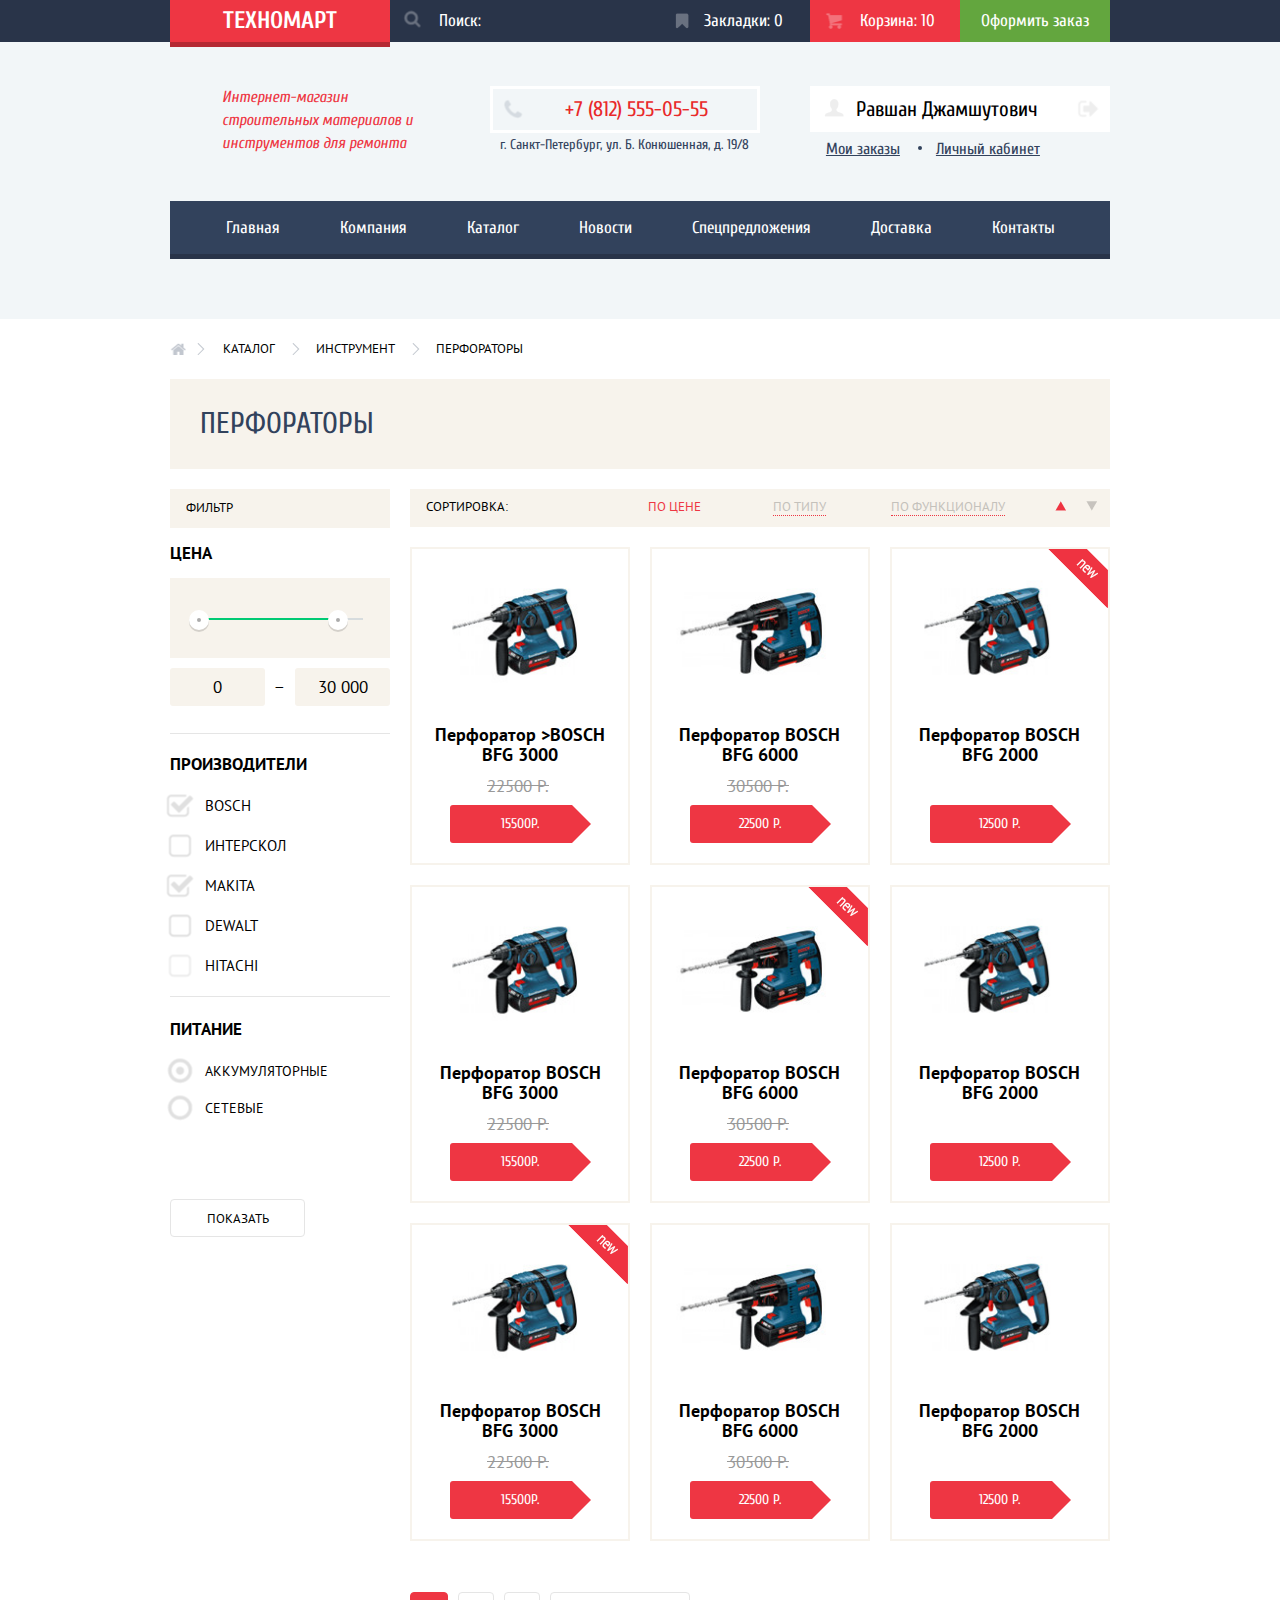
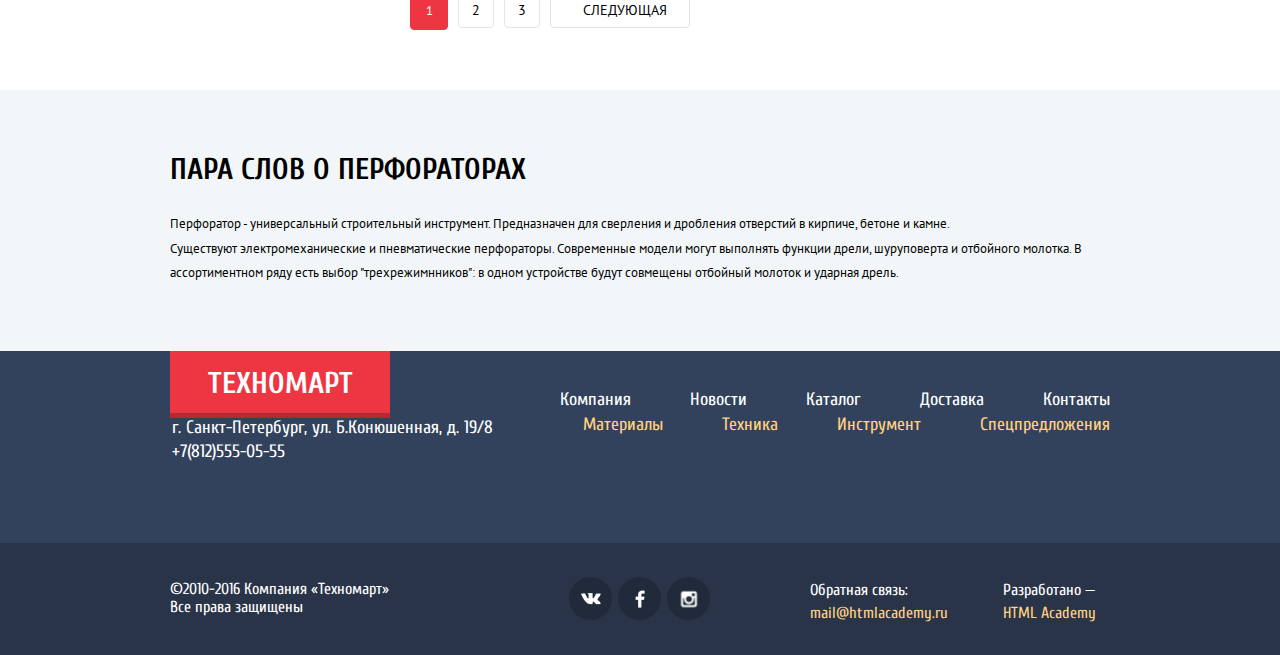
==== commit f22ec464: "Внесены исправления" ====
--- a/catalog.html
+++ b/catalog.html
@@ -5,28 +5,28 @@
 	<title>Каталог товаров - интернет магазин Техномарт</title>
 	<link href='https://fonts.googleapis.com/css?family=PT+Sans:400,700&subset=latin,cyrillic' rel='stylesheet' type='text/css'>
 	<link href='https://fonts.googleapis.com/css?family=Cuprum:400,700,400italic&subset=latin,cyrillic' rel='stylesheet' type='text/css'>
-
+	<link rel="stylesheet" href="css/normalize.css">
 	<link href="css/style.css" type="text/css" rel="stylesheet"></head>
 <body>
 	<header class="main-header header-catalog-page">
 		<div class="header-top-part">
 			<div class="container cf">
-				<a href="#" class="logo" target="_blank">Техномарт</a>
+				<a class="logo" href="index.html" target="_blank">Техномарт</a>
 				<div class="wrap-search">
-					<form class="search-form" action="#" >
+					<form class="search-form" action="#" method="get">
 						<label class="search-icon">
 							<input class="input-search" type="search" placeholder="Поиск:"></label>
 					</form>
 				</div>
-				<a href="#" class="key-bookmark" target="_blank">
+				<a class="key-bookmark" href="#" target="_blank">
 					Закладки:
 					<span class="counter" id="register-bookmark">0</span>
 				</a>
-				<a href="#" class="key-basket key-basket-catalog" target="_blank">
+				<a class="key-basket key-basket-catalog" href="#" target="_blank">
 					Корзина:
 					<span class="counter" id="register-basket">10</span>
 				</a>
-				<a href="#" class="order" target="_blank">Оформить заказ</a>
+				<a class="order" href="#" target="_blank">Оформить заказ</a>
 			</div>
 		</div>
 		<div class="container">
@@ -48,17 +48,15 @@
 					<div class="col col-4">
 						<div class="user-block">
 							<div class="user-profile">
-								<a href="#" class="user-name" target="_blank">Равшан Джамшутович</a>
-								<a href="#" class="exit-link" target="_blank">
-									<!--exit-->
-								</a>
+								<a class="user-name" href="#" target="_blank">Равшан Джамшутович</a>
+								<a class="exit-link" href="#" target="_blank"></a>
 							</div>
 							<ul class="profile-list">
 								<li class="profile-item">
-									<a href="#" class="item-link" target="_blank">Мои заказы</a>
+									<a class="item-link" href="#" target="_blank">Мои заказы</a>
 								</li>
 								<li class="profile-item">
-									<a href="#" class="item-link" target="_blank">Личный кабинет</a>
+									<a class="item-link" href="#" target="_blank">Личный кабинет</a>
 								</li>
 							</ul>
 						</div>
@@ -68,25 +66,25 @@
 			<nav class="main-menu">
 				<ul class="nav-list">
 					<li class="nav-item">
-						<a href="#" class="nav-link" target="_blank">Главная</a>
-					</li>
-					<li class="nav-item">
-						<a href="#" class="nav-link" target="_blank">Компания</a>
-					</li>
-					<li class="nav-item">
-						<a href="#" class="nav-link" target="_blank">Каталог</a>
-					</li>
-					<li class="nav-item">
-						<a href="#" class="nav-link" target="_blank">Новости</a>
-					</li>
-					<li class="nav-item">
-						<a href="#" class="nav-link" target="_blank">Спецпредложения</a>
-					</li>
-					<li class="nav-item">
-						<a href="#" class="nav-link" target="_blank">Доставка</a>
-					</li>
-					<li class="nav-item">
-						<a href="#" class="nav-link" target="_blank">Контакты</a>
+						<a class="nav-link" href="#" target="_blank">Главная</a>
+					</li>
+					<li class="nav-item">
+						<a class="nav-link" href="#" target="_blank">Компания</a>
+					</li>
+					<li class="nav-item">
+						<a class="nav-link" href="#" target="_blank">Каталог</a>
+					</li>
+					<li class="nav-item">
+						<a class="nav-link" href="#" target="_blank">Новости</a>
+					</li>
+					<li class="nav-item">
+						<a class="nav-link" href="#" target="_blank">Спецпредложения</a>
+					</li>
+					<li class="nav-item">
+						<a class="nav-link" href="#" target="_blank">Доставка</a>
+					</li>
+					<li class="nav-item">
+						<a class="nav-link" href="#" target="_blank">Контакты</a>
 					</li>
 				</ul>
 			</nav>
@@ -96,13 +94,13 @@
 		<div class="container">
 			<ul class="breadcrumb-list">
 				<li class="breadcrumb-item">
-					<a href="#" class="breadcrumb-link link-home" target="_blank"></a>
+					<a class="breadcrumb-link link-home" href="#" target="_blank"></a>
 				</li>
 				<li class="breadcrumb-item">
-					<a href="#" class="breadcrumb-link " target="_blank">Каталог</a>
+					<a class="breadcrumb-link" href="#" target="_blank">Каталог</a>
 				</li>
 				<li class="breadcrumb-item">
-					<a href="#" class="breadcrumb-link" target="_blank">Инструмент</a>
+					<a class="breadcrumb-link" href="#" target="_blank">Инструмент</a>
 				</li>
 				<li class="breadcrumb-item current">Перфораторы</li>
 			</ul>
@@ -154,7 +152,7 @@
 											<label for="dewalt">Dewalt</label>
 										</div>
 										<div class="filter-brand">
-											<input type="checkbox" name="brand" id="hitachi">
+											<input type="checkbox" name="brand" id="hitachi" disabled>
 											<label for="hitachi">Hitachi</label>
 										</div>
 									</div>
@@ -164,11 +162,11 @@
 									<div class="filter-type-name">
 										<div class="filter-type-power">
 											<input type="radio" name="type" value="type-accumulator" id="accumulator" checked>
-											<label for="accumulator">Аккумуляторные</label>
+											<label class="icon-circle" for="accumulator">Аккумуляторные</label>
 										</div>
 										<div class="filter-type-power">
 											<input type="radio" name="type" value="type-network" id="network">
-											<label for="network">Сетевые</label>
+											<label class="icon-circle-dot" for="network">Сетевые</label>
 										</div>
 									</div>
 								</fieldset>
@@ -182,16 +180,16 @@
 								<ul class="goods-sorting-list ">
 									<li class="sorting-item sorting-active">По цене</li>
 									<li class="sorting-item">
-										<a href="#" class="item-link" target="_blank">По типу</a>
+										<a class="item-link" href="#" target="_blank">По типу</a>
 									</li>
 									<li class="sorting-item">
-										<a href="#" class="item-link" target="_blank">По функционалу</a>
+										<a class="item-link" href="#" target="_blank">По функционалу</a>
+									</li>
+									<li class="sorting-item sorting-item-active">
+										<a class="arrow-up" href="#" target="_blank"></a>
 									</li>
 									<li class="sorting-item">
-										<a href="#" class="arrow-up"></a>
-									</li>
-									<li class="sorting-item">
-										<a href="#" class="arrow-down"></a>
+										<a class="arrow-down" href="#" target="_blank"></a>
 									</li>
 								</ul>
 							</div>
@@ -200,32 +198,94 @@
 									<div class="col col-4">
 										<article class="goods">
 											<div class="active">
-												<a href="#" class="active-buy">Купить</a>
-												<a href="#" class="active-bookmark">В закладки</a>
+												<a class="active-buy" href="#" target="_blank">Купить</a>
+												<a class="active-bookmark" href="#" target="_blank">В закладки</a>
 											</div>
 											<div class="goods-view">
 												<img src="img/img-perforator-bfg-3000.jpg" width="218" height="159" alt="Перфоратор Bosch BFG-3000"></div>
 											<h3 class="goods-name">
-												Перфоратор Bosch
+												Перфоратор
+												<span>>Bosch</span
 												<br>
 												<span class="model-name">BFG 3000</span>
 											</h3>
 											<div class="goods-price">
 												<span class="price-old">22500 р.</span>
-												<a href="#" class="btn price-btn" target="_blank">15500р.</a>
+												<a class="btn price-btn" href="#" target="_blank">15500р.</a>
 											</div>
 										</article>
 									</div>
 									<div class="col col-4">
 										<article class="goods">
 											<div class="active">
-												<a href="#" class="active-buy">Купить</a>
-												<a href="#" class="active-bookmark">В закладки</a>
+												<a class="active-buy" href="#" target="_blank">Купить</a>
+												<a class="active-bookmark" href="#" target="_blank">В закладки</a>
 											</div>
 											<div class="goods-view">
 												<img src="img/img-perforator-bfg-6000.jpg" width="218" height="159" alt="Перфоратор Bosch BFG-6000"></div>
 											<h3 class="goods-name">
-												Перфоратор Bosch
+												Перфоратор
+												<span>Bosch</span>
+												<br>
+												<span class="model-name">BFG 6000</span>
+											</h3>
+											<div class="goods-price">
+												<span class="price-old">30500 р.</span>
+												<a class="btn price-btn" href="#" target="_blank">22500 р.</a>
+											</div>
+										</article>
+									</div>
+									<div class="col col-4">
+										<article class="goods ribbon-new">
+											<div class="active">
+												<a class="active-buy" href="#" target="_blank">Купить</a>
+												<a class="active-bookmark" href="#" target="_blank">В закладки</a>
+											</div>
+											<div class="goods-view">
+												<img src="img/img-perforator-bfg-2000.jpg" width="218" height="159" alt="Перфоратор Bosch BFG-2000"></div>
+											<h3 class="goods-name">
+												Перфоратор
+												<span>Bosch</span>
+												<br>
+												<span class="model-name">BFG 2000</span>
+											</h3>
+											<div class="goods-price">
+												<span class="price-old"></span>
+												<a class="btn price-btn" href="#" target="_blank">12500 р.</a>
+											</div>
+										</article>
+									</div>
+									<div class="col col-4">
+										<article class="goods">
+											<div class="active">
+												<a class="active-buy" href="#" target="_blank">Купить</a>
+												<a class="active-bookmark" href="#" target="_blank">В закладки</a>
+											</div>
+											<div class="goods-view">
+												<img src="img/img-perforator-bfg-3000.jpg" width="218" height="159" alt="Перфоратор Bosch BFG-3000"></div>
+											<h3 class="goods-name">
+												Перфоратор
+												<span>Bosch</span>
+												<br>
+												<span class="model-name">BFG 3000</span>
+											</h3>
+											<div class="goods-price">
+												<span class="price-old">22500 р.</span>
+												<a class="btn price-btn" href="#" target="_blank">15500р.</a>
+											</div>
+										</article>
+									</div>
+									<div class="col col-4">
+										<article class="goods ribbon-new">
+											<div class="active">
+												<a class="active-buy" href="#" target="_blank">Купить</a>
+												<a class="active-bookmark" href="#" target="_blank">В закладки</a>
+											</div>
+											<div class="goods-view">
+												<img src="img/img-perforator-bfg-6000.jpg" width="218" height="159" alt="Перфоратор Bosch BFG-6000"></div>
+											<h3 class="goods-name">
+												Перфоратор
+												<span>Bosch</span>
 												<br>
 												<span class="model-name">BFG 6000</span>
 											</h3>
@@ -236,151 +296,106 @@
 										</article>
 									</div>
 									<div class="col col-4">
-										<article class="goods new">
-											<div class="active">
-												<a href="#" class="active-buy">Купить</a>
-												<a href="#" class="active-bookmark">В закладки</a>
+										<article class="goods">
+											<div class="active">
+												<a class="active-buy" href="#" target="_blank">Купить</a>
+												<a class="active-bookmark" href="#" target="_blank">В закладки</a>
 											</div>
 											<div class="goods-view">
 												<img src="img/img-perforator-bfg-2000.jpg" width="218" height="159" alt="Перфоратор Bosch BFG-2000"></div>
 											<h3 class="goods-name">
-												Перфоратор Bosch
+												Перфоратор
+												<span>Bosch</span>
 												<br>
 												<span class="model-name">BFG 2000</span>
 											</h3>
 											<div class="goods-price">
 												<span class="price-old"></span>
-												<a href="#" class="btn price-btn" target="_blank">12500 р.</a>
+												<a class="btn price-btn" href="#" target="_blank">12500 р.</a>
+											</div>
+										</article>
+									</div>
+									<div class="col col-4">
+										<article class="goods ribbon-new">
+											<div class="active">
+												<a class="active-buy" href="#" target="_blank">Купить</a>
+												<a class="active-bookmark" href="#" target="_blank">В закладки</a>
+											</div>
+											<div class="goods-view">
+												<img src="img/img-perforator-bfg-3000.jpg" width="218" height="159" alt="Перфоратор Bosch BFG-3000"></div>
+											<h3 class="goods-name">
+												Перфоратор
+												<span>Bosch</span>
+												<br>
+												<span class="model-name">BFG 3000</span>
+											</h3>
+											<div class="goods-price">
+												<span class="price-old">22500 р.</span>
+												<a class="btn price-btn" href="#" target="_blank">15500р.</a>
 											</div>
 										</article>
 									</div>
 									<div class="col col-4">
 										<article class="goods">
 											<div class="active">
-												<a href="#" class="active-buy">Купить</a>
-												<a href="#" class="active-bookmark">В закладки</a>
-											</div>
-											<div class="goods-view">
-												<img src="img/img-perforator-bfg-3000.jpg" width="218" height="159" alt="Перфоратор Bosch BFG-3000"></div>
-											<h3 class="goods-name">
-												Перфоратор Bosch
-												<br>
-												<span class="model-name">BFG 3000</span>
-											</h3>
-											<div class="goods-price">
-												<span class="price-old">22500 р.</span>
-												<a href="#" class="btn price-btn" target="_blank">15500р.</a>
-											</div>
-										</article>
-									</div>
-									<div class="col col-4">
-										<article class="goods new">
-											<div class="active">
-												<a href="#" class="active-buy">Купить</a>
-												<a href="#" class="active-bookmark">В закладки</a>
+												<a class="active-buy" href="#" target="_blank">Купить</a>
+												<a class="active-bookmark" href="#" target="_blank">В закладки</a>
 											</div>
 											<div class="goods-view">
 												<img src="img/img-perforator-bfg-6000.jpg" width="218" height="159" alt="Перфоратор Bosch BFG-6000"></div>
 											<h3 class="goods-name">
-												Перфоратор Bosch
+												Перфоратор
+												<span>Bosch</span>
 												<br>
 												<span class="model-name">BFG 6000</span>
 											</h3>
 											<div class="goods-price">
 												<span class="price-old">30500 р.</span>
-												<a href="#" class="btn price-btn" target="_blank">22500 р.</a>
+												<a class="btn price-btn" href="#" target="_blank">22500 р.</a>
 											</div>
 										</article>
 									</div>
 									<div class="col col-4">
 										<article class="goods">
 											<div class="active">
-												<a href="#" class="active-buy">Купить</a>
-												<a href="#" class="active-bookmark">В закладки</a>
-											</div>
-											<div class="goods-view">
-												<img src="img/img-perforator-bfg-2000.jpg" width="218" height="159" alt="Перфоратор Bosch BFG-2000"></div>
-											<h3 class="goods-name">
-												Перфоратор Bosch
-												<br>
-												<span class="model-name">BFG 2000</span>
-											</h3>
-											<div class="goods-price">
-												<span class="price-old"></span>
-												<a href="#" class="btn price-btn" target="_blank">12500 р.</a>
-											</div>
-										</article>
-									</div>
-									<div class="col col-4">
-										<article class="goods new">
-											<div class="active">
-												<a href="#" class="active-buy">Купить</a>
-												<a href="#" class="active-bookmark">В закладки</a>
-											</div>
-											<div class="goods-view">
-												<img src="img/img-perforator-bfg-3000.jpg" width="218" height="159" alt="Перфоратор Bosch BFG-3000"></div>
-											<h3 class="goods-name">
-												Перфоратор Bosch
-												<br>
-												<span class="model-name">BFG 3000</span>
-											</h3>
-											<div class="goods-price">
-												<span class="price-old">22500 р.</span>
-												<a href="#" class="btn price-btn" target="_blank">15500р.</a>
-											</div>
-										</article>
-									</div>
-									<div class="col col-4">
-										<article class="goods">
-											<div class="active">
-												<a href="#" class="active-buy">Купить</a>
-												<a href="#" class="active-bookmark">В закладки</a>
-											</div>
-											<div class="goods-view">
-												<img src="img/img-perforator-bfg-6000.jpg" width="218" height="159" alt="Перфоратор Bosch BFG-6000"></div>
-											<h3 class="goods-name">
-												Перфоратор Bosch
-												<br>
-												<span class="model-name">BFG 6000</span>
-											</h3>
-											<div class="goods-price">
-												<span class="price-old">30500 р.</span>
-												<a href="#" class="btn price-btn" target="_blank">22500 р.</a>
-											</div>
-										</article>
-									</div>
-									<div class="col col-4">
-										<article class="goods">
-											<div class="active">
-												<a href="#" class="active-buy">Купить</a>
-												<a href="#" class="active-bookmark">В закладки</a>
+												<a class="active-buy" href="#" target="_blank">Купить</a>
+												<a class="active-bookmark" href="#" target="_blank">В закладки</a>
 											</div>
 											<div class="goods-view" >
 												<img src="img/img-perforator-bfg-2000.jpg" width="218" height="159" alt="Перфоратор Bosch BFG-2000"></div>
 											<h3 class="goods-name">
-												Перфоратор Bosch
+												Перфоратор
+												<span>Bosch</span>
 												<br>
 												<span class="model-name">BFG 2000</span>
 											</h3>
 											<div class="goods-price">
 												<span class="price-old"></span>
-												<a href="#" class="btn price-btn" target="_blank">12500 р.</a>
-											</div>
-										</article>
+												<a class="btn price-btn" href="#" target="_blank">12500 р.</a>
+											</div>
+										</article>
+										<div class="pop-up-basket">
+											<div class="basket-container"> <b class="basket-name">Товар добавлен в корзину</b>
+											</div>
+											<div class="basket-bottom">
+												<a class="btn basket-btn" href="#">Оформить заказ</a>
+												<a class="btn basket-btn-continue" href="#">Продолжить покупки</a>
+											</div>
+										</div>
 									</div>
 								</div>
 							</div>
 						</div>
 						<ul class="panagination">
-							<li class="page-item active">1</li>
+							<li class="page-item page-item-active">1</li>
 							<li class="page-item">
-								<a href="#" class="page-link" target="_blank">2</a>
+								<a class="page-link" href="#" target="_blank">2</a>
 							</li>
 							<li class="page-item">
-								<a href="#" class="page-link" target="_blank">3</a>
+								<a class="page-link" href="#" target="_blank">3</a>
 							</li>
 							<li class="page-item">
-								<a href="#" class="page-link next" target="_blank">Следующая</a>
+								<a class="page-link page-link-next" href="#" target="_blank">Следующая</a>
 							</li>
 						</ul>
 					</div>
@@ -393,7 +408,8 @@
 				<p>
 					Перфоратор - универсальный строительный инструмент. Предназначен для
 			сверления и дробления отверстий в кирпиче, бетоне и камне.
-					<br>
+				</p>
+				<p>
 					Существуют электромеханические и
 			пневматические перфораторы. Современные модели могут выполнять функции дрели, шуруповерта и отбойного молотка. В ассортиментном ряду есть выбор "трехрежимнников": в одном устройстве будут
 			совмещены отбойный молоток и ударная дрель.
@@ -406,24 +422,24 @@
 			<div class="container">
 				<div class="row">
 					<div class="col col-3">
-						<a href="#" class="logo footer-logo" target="_blank">Техномарт</a>
+						<a class="logo footer-logo" href="index.html" target="_blank">Техномарт</a>
 					</div>
 					<div class="col col-9">
 						<ul class="footer-navigation">
 							<li class="menu-item">
-								<a href="#" class="menu-link" target="_blank">Компания</a>
-							</li>
-							<li class="menu-item">
-								<a href="#" class="menu-link" target="_blank">Новости</a>
-							</li>
-							<li class="menu-item">
-								<a href="#" class="menu-link" target="_blank">Каталог</a>
-							</li>
-							<li class="menu-item">
-								<a href="#" class="menu-link" target="_blank">Доставка</a>
-							</li>
-							<li class="menu-item">
-								<a href="#" class="menu-link" target="_blank">Контакты</a>
+								<a class="menu-link" href="#" target="_blank">Компания</a>
+							</li>
+							<li class="menu-item">
+								<a class="menu-link" href="#" target="_blank">Новости</a>
+							</li>
+							<li class="menu-item">
+								<a class="menu-link" href="#" target="_blank">Каталог</a>
+							</li>
+							<li class="menu-item">
+								<a class="menu-link" href="#" target="_blank">Доставка</a>
+							</li>
+							<li class="menu-item">
+								<a class="menu-link" href="#" target="_blank">Контакты</a>
 							</li>
 						</ul>
 					</div>
@@ -439,16 +455,16 @@
 					<div class="col col-7">
 						<ul class="footer-navigation footer-navigation-color">
 							<li class="menu-item">
-								<a href="#" class="menu-link" target="_blank">Материалы</a>
-							</li>
-							<li class="menu-item">
-								<a href="#" class="menu-link" target="_blank">Техника</a>
-							</li>
-							<li class="menu-item">
-								<a href="#" class="menu-link" target="_blank">Инструмент</a>
-							</li>
-							<li class="menu-item">
-								<a href="#" class="menu-link" target="_blank">Спецпредложения</a>
+								<a class="menu-link" href="#" target="_blank">Материалы</a>
+							</li>
+							<li class="menu-item">
+								<a class="menu-link" href="#" target="_blank">Техника</a>
+							</li>
+							<li class="menu-item">
+								<a class="menu-link" href="#" target="_blank">Инструмент</a>
+							</li>
+							<li class="menu-item">
+								<a class="menu-link" href="#" target="_blank">Спецпредложения</a>
 							</li>
 						</ul>
 					</div>
@@ -466,21 +482,21 @@
 					</div>
 					<div class="col col-4">
 						<div class="footer-social">
-							<a href="#" class="social-btn social-btn-vk" >Вконтакте</a>
-							<a href="#" class="social-btn social-btn-fb" >Фейсбук</a>
-							<a href="#" class="social-btn social-btn-inst" >Инстаграм</a>
+							<a class="social-btn social-btn-vk" href="#" target="_blank">Вконтакте</a>
+							<a class="social-btn social-btn-fb" href="#" target="_blank">Фейсбук</a>
+							<a class="social-btn social-btn-inst" href="#" target="_blank">Инстаграм</a>
 						</div>
 					</div>
 					<div class="col col-4">
 						<div class="footer-info">
 							<span class="info-name">Обратная связь:</span>
 							<br>
-							<a class="info-link" href="mailto:mail@htmlacademy.ru"  target="_blank">mail@htmlacademy.ru</a>
+							<a class="info-link" href="mailto:mail@htmlacademy.ru" target="_blank">mail@htmlacademy.ru</a>
 						</div>
 						<div class="footer-info">
 							<span class="info-name">Разработано &#8212;</span>
 							<br>
-							<a class="info-link" href="https://htmlacademy.ru"  target="_blank">HTML Academy</a>
+							<a class="info-link" href="https://htmlacademy.ru" target="_blank">HTML Academy</a>
 						</div>
 					</div>
 				</div>
--- a/css/style.css
+++ b/css/style.css
@@ -112,187 +112,8 @@
 	vertical-align: bottom;
 }
 
-.sprite {
-    background-image: url("../img/sprite.png");
-    background-repeat: no-repeat;
-    display: block;
-}
-
-.sprite--icon-down-dir-dark {
-    width: 11px;
-    height: 10px;
-    background-position: -10px -10px;
-}
-
-.sprite--icon-up-dir-dark {
-    width: 11px;
-    height: 10px;
-    background-position: -10px -40px;
-}
-
-.sprite-icon-basket {
-    width: 17px;
-    height: 16px;
-    background-position: -10px -70px;
-}
-
-.sprite-icon-bookmark {
-    width: 14px;
-    height: 16px;
-    background-position: -10px -106px;
-}
-
-.sprite-icon-check-off {
-    width: 23px;
-    height: 23px;
-    background-position: -10px -142px;
-}
-
-.sprite-icon-check-on {
-    width: 27px;
-    height: 23px;
-    background-position: -10px -185px;
-}
-
-.sprite-icon-circle {
-    width: 25px;
-    height: 25px;
-    background-position: -10px -228px;
-}
-
-.sprite-icon-circle-dot {
-    width: 25px;
-    height: 25px;
-    background-position: -10px -273px;
-}
-
-.sprite-icon-down-dir {
-    width: 11px;
-    height: 10px;
-    background-position: -10px -318px;
-}
-
-.sprite-icon-facebook {
-    width: 10px;
-    height: 18px;
-    background-position: -10px -348px;
-}
-
-.sprite-icon-home {
-    width: 15px;
-    height: 12px;
-    background-position: -10px -386px;
-}
-
-.sprite-icon-instagramm {
-    width: 17px;
-    height: 17px;
-    background-position: -10px -418px;
-}
-
-.sprite-icon-left {
-    width: 22px;
-    height: 40px;
-    background-position: -10px -455px;
-}
-
-.sprite-icon-login {
-    width: 20px;
-    height: 17px;
-    background-position: -10px -515px;
-}
-
-.sprite-icon-login-dark {
-    width: 20px;
-    height: 17px;
-    background-position: -10px -552px;
-}
-
-.sprite-icon-logout {
-    width: 21px;
-    height: 17px;
-    background-position: -10px -589px;
-}
-
-.sprite-icon-logout-dark {
-    width: 21px;
-    height: 17px;
-    background-position: -10px -626px;
-}
-
-.sprite-icon-new-flag {
-    width: 60px;
-    height: 59px;
-    background-position: -10px -663px;
-}
-
-.sprite-icon-phone {
-    width: 19px;
-    height: 19px;
-    background-position: -10px -742px;
-}
-
-.sprite-icon-right {
-    width: 22px;
-    height: 40px;
-    background-position: -10px -781px;
-}
-
-.sprite-icon-right-home {
-    width: 8px;
-    height: 12px;
-    background-position: -10px -841px;
-}
-
-.sprite-icon-search {
-    width: 17px;
-    height: 17px;
-    background-position: -10px -873px;
-}
-
-.sprite-icon-search-red {
-    width: 17px;
-    height: 17px;
-    background-position: -10px -910px;
-}
-
-.sprite-icon-sort-indicator-down-red {
-    width: 9px;
-    height: 9px;
-    background-position: -10px -947px;
-}
-
-.sprite-icon-up-dir {
-    width: 11px;
-    height: 10px;
-    background-position: -10px -976px;
-}
-
-.sprite-icon-up-dir-grey {
-    width: 11px;
-    height: 10px;
-    background-position: -10px -1006px;
-}
-
-.sprite-icon-user {
-    width: 20px;
-    height: 18px;
-    background-position: -10px -1036px;
-}
-
-.sprite-icon-user-dark {
-    width: 20px;
-    height: 18px;
-    background-position: -10px -1074px;
-}
-
-.sprite-icon-vk {
-    width: 20px;
-    height: 12px;
-    background-position: -10px -1112px;
-}
-
 body {
+	min-width: 960px;
 	margin-top: 0;
 	font-size: 13px;
 	line-height: 24px;
@@ -302,26 +123,28 @@
 }
 
 .main-header {
-	margin-right: -10;
-	margin-left: -10;
+	position: relative;
+	margin-right: -10px;
+	margin-left: -10px;
 	margin-bottom: 60px;
 	/*outline: 2px solid blue;*/
 	background-color: #f2f6f8; 
 }
+
 .header-catalog-page {
 	margin-bottom: 0;
 }
 
 .header-top-part {
-	font-size: 17px;
-	line-height: 18px;
-	font-weight: 400;
+	font-size: 0;
 	font-family: Cuprum, Arial, Verdana, sans-serif;
 	background-color: #293449;
+	border: none;
 }
 
 .logo {
-	float: left;
+	display: inline-block;
+	vertical-align: top;
 	width: 220px;
 	padding-top: 9px;
 	padding-bottom: 9px;
@@ -333,8 +156,19 @@
 	text-align: center;
 	color: #ffffff;
 	background-color:#ee3643;
-	box-shadow: 0 5px 5px -0.1px #b52933;
-}
+	z-index: 10;
+}
+
+.logo::after {
+	content: "";
+	display: block;
+	position: absolute;
+	top: 42px;
+	left: 10px;
+	background-color: #b52933;
+	width: 220px;
+  height: 5px;
+} 
 
 .logo:hover {
 	background-color: #ca2c37;
@@ -344,8 +178,21 @@
 	background-color: #ba2732;
 }
 
-.wrap-search .input-search {
-	float: left;
+.wrap-search {
+	display: inline-block;
+	vertical-align: top;
+	width: 270px;
+	font-size: 17px;
+	line-height: 18px;
+	font-weight: 400;
+	font-family: Cuprum, Arial, Verdana, sans-serif;
+	color: #ffffff;
+	/*text-decoration: none;*/
+	background-color: #293449;
+	z-index: 5;
+}
+
+.input-search {
 	width: 270px;
 	padding-top: 12px;
 	padding-bottom: 12px;
@@ -353,24 +200,35 @@
 	font-size: 17px;
 	line-height: 18px;
 	font-weight: 400;
-	font-family: Cuprum, Arial, Verdana, sans-serif;
-	color: #000000;
 	background-color: #293449;
-	text-decoration: none;
-	border: none;
-	z-index: 5;
+	border: none; 
+}
+
+.input-search::-webkit-input-placeholder {
+    color: #ffffff;
+}
+
+.input-search::-moz-placeholder {
+	color: #ffffff;
+}
+
+.input-search:-moz-placeholder {
+	color: #ffffff;
+}
+
+.input-search:-ms-input-placeholder {
+	color: #ffffff;
 }
 
 .input-search:hover {
 	background-color: #212a3a;
-	z-index: 7
-}
+}
+
 .input-search:focus {
   background-color: #ffffff;
-  z-index: 6
 } 
 
-.input-search .search-icon {
+.search-icon {
 	position: relative;
 }
 
@@ -378,12 +236,12 @@
 	content: "";
 	display: block;
 	position: absolute;
-	top: 20px;
-	left: 253px;
-	transform: translate(-50%, -50%);
-	background-image: url("../img/sprite.png");
-	background-repeat: no-repeat;
-	opacity: 0.5;
+	top: 8px;
+	left: 22px;
+	transform: translate(-50%, -50%);
+	background-image: url("../img/sprite.png");
+	background-repeat: no-repeat;
+	opacity: 0.3;
 	width: 17px;
   height: 17px;
   background-position: -10px -873px;
@@ -393,47 +251,48 @@
 .search-icon:hover::before {
 	opacity: 1;
 }
-
-.search-icon:focus::before {
+/*.search-icon:focus::before {
 	content: "";
 	display: block;
 	position: absolute;
 	top: 20px;
 	left: 253px;
-	transform: translate(-50%, -50%);
+/*	transform: translate(-50%, -50%);*
 	background-image: url("../img/sprite.png");
 	background-repeat: no-repeat;
 	width: 17px;
   height: 17px;
   background-position: -10px -910px;
  	z-index: 20;
-}
-
-.input-search::-webkit-input-placeholder {
-    color: #ffffff;
-}
-
-.input-search::-moz-placeholder {
-	color: #ffffff;
-}
-
-.input-search:-moz-placeholder {
-	color: #ffffff;
-}
-
-.input-search:-ms-input-placeholder {
-	color: #ffffff;
-}
-
-.header-top-part .key-bookmark {
+}*/
+.search-icon:active::before {
+	content: "";
+	display: block;
+	position: absolute;
+	top: 10px;
+	left: 20px;
+	/*transform: translate(-50%, -50%);*/
+	background-image: url("../img/sprite.png");
+	background-repeat: no-repeat;
+	width: 17px;
+  height: 17px;
+  background-position: -10px -910px;
+ 	z-index: 20;
+}
+
+.key-bookmark {
+	display: inline-block;
+	vertical-align: top;
 	position: relative;	
-	float: left;
-	width: 140px;
+	width: 150px;
 	padding-left: 44px;
 	padding-top: 12px;
 	padding-bottom: 12px;
+	font-size: 17px;
+	line-height: 18px;
+	font-weight: 400;
 	text-decoration: none;
-	color: #ffffff;
+	color: rgba(255, 255, 255, 1);
 	background-color: #293449;
 }
 
@@ -446,7 +305,7 @@
 	transform: translate(-50%, -50%);
 	background-image: url("../img/sprite.png");
 	background-repeat: no-repeat;
-	opacity: 0.5;
+	opacity: 0.3;
 	width: 14px;
   height: 16px;
   background-position: -10px -106px;
@@ -461,28 +320,32 @@
 }
 
 .key-bookmark:active {
-	color: #a2a4a6;
+	color: rgba(255, 255, 255, 0.5);
 	background-color: #161d29;
 }
 
 .key-bookmark:active::before {
-	opacity: 0.5;
-}
-
-.header-top-part .key-basket {
-	position: relative;
-	float: left;
-	width: 160px;
-	padding-left: 59px;
+	opacity: 0.3;
+}
+
+.key-basket {
+	display: inline-block;
+	vertical-align: top;
+	position: relative;
+	width: 150px;
+	padding-left: 50px;
 	padding-top: 12px;
 	padding-bottom: 12px;
+	font-size: 17px;
+	line-height: 18px;
+	font-weight: 400;
 	font-weight: 400;
 	text-decoration: none;
-	color: #ffffff;
+	color: rgba(255, 255, 255, 1);
 	background-color: #293449;
 }
 
-.header-top-part .key-basket-catalog {
+.key-basket-catalog {
 	background-color: #ee3643;
 }
 
@@ -490,11 +353,11 @@
 	content: "";
 	position: absolute;
 	top:21px;
-	left: 32px;
-	transform: translate(-50%, -50%);
-	background-image: url("../img/sprite.png");
-	background-repeat: no-repeat;
-	opacity: 0.5;
+	left: 24px;
+	transform: translate(-50%, -50%);
+	background-image: url("../img/sprite.png");
+	background-repeat: no-repeat;
+	opacity: 0.3;
 	width: 17px;
   height: 16px;
   background-position: -10px -70px;
@@ -509,29 +372,37 @@
 }
 
 .key-basket:active{
-	color: #a2a4a6;
+	color: rgba(255, 255, 255, 0.5);
 	background-color: #161d29;
 }
 
-.header-top-part .order {
-	float: right;
-	display: block;
+.key-basket:hover::before {
+	opacity: 0.3;
+}
+
+.order {
+	display: inline-block;
+	vertical-align: top;
+	/*float: right;*/
+	
 	width: 150px;
 	padding-top: 12px;
 	padding-bottom: 12px;
+	font-size: 17px;
+	line-height: 18px;
 	font-weight: 400;
 	text-decoration: none;
 	text-align: center;
-	color: #ffffff;
+	color: rgba(255, 255, 255, 1);
 	background-color: #63a63e;
 }
 
-.header-top-part .order:hover {
+.order:hover {
 	background-color: #5fbb2d;
 }
 
-.header-top-part .order:active {
-	color: #a2a4a6;
+.order:active {
+	color: rgba(255, 255, 255, 0.5);	
 	background-color: #518534;
 }
 
@@ -546,7 +417,7 @@
 	padding-bottom: 38px;
 }
 
-.header-info .header-title {
+.header-title {
 	margin-top: 0;
 	margin-bottom: 0;
 	padding-top: 0;
@@ -559,12 +430,12 @@
 	color: #ee3643;
 }
 
-.header-info .header-contacts {
+.header-contacts {
 	padding-top: 0px;
 	font-style: normal;
 }
 
-.header-info .phone-number {
+.phone-number {
 	position: relative;
 	display:block;
 	width: 270px;
@@ -592,7 +463,7 @@
   background-position: -10px -742px;
 }
 
-.header-info .header-text {
+.header-text {
 	margin-top: 0;
 	margin-bottom: 0;
 	padding-top: 0;
@@ -602,15 +473,15 @@
 	color: #32425c;
 }
 
-.header-info .user-block {
+.user-block {
 	margin-top: 0;
 	font-size: 0px;
 	line-height: 18px;
 	font-style: normal;
-	color: #000000;
-}
-
-.header-info .login-link {
+	color: rgba(0, 0, 0, 1);    /*провер можно ли убрать у детей*/
+}
+
+.login-link {
 	position: relative;
 	display: inline-block;
 	width: 120px;
@@ -622,7 +493,7 @@
 	font-size: 21px;
 	text-decoration: none;
 	vertical-align: top;
-	color: #000000;
+	color: rgba(0, 0, 0, 1);
 	background-color: #ffffff;
 }
 
@@ -634,14 +505,14 @@
 	transform: translate(-50%, -50%);
 	background-image: url("../img/sprite.png");
 	background-repeat: no-repeat;
-	opacity: 0.5;
+	opacity: 0.3;
 	width: 20px;
   height: 17px;
   background-position: -10px -515px;
 }
 
 .login-link:hover {
-	color: #ee3643;
+	color: rgba(255, 0, 0, 1);
 }
 
 .login-link:hover::before {
@@ -652,21 +523,22 @@
 	transform: translate(-50%, -50%);
 	background-image: url("../img/sprite.png");
 	background-repeat: no-repeat;
+	opacity: 1;
 	width: 20px;
  	height: 17px;
   background-position: -10px -552px;
 }
 
 .login-link:active {
-	color: #000000;
+	color: rgba(0, 0, 0, 0.5) ;
 	opacity: 0.4;
 }
 
 .login-link:active::before {
-	opacity: 0.4;
-}
-
-.header-info .registration-link {
+	opacity: 0.3;
+}
+
+.registration-link {
 	display: inline-block;
 	float: right;
 	width: 150px;
@@ -677,20 +549,20 @@
 	padding-left: 25px;
 	font-size: 21px;
 	text-decoration: none;
-	color: #000000;
+	color: rgba(0, 0, 0, 1);
 	background-color: #ffffff;
 }
 
-.header-info .registration-link:hover {
-	color: #ee3643;
-}
-
-.header-info .registration-link:active {
-	color: #000000;
-	opacity: 0.4;
-}
-
-.user-profile .user-name {
+.registration-link:hover {
+	color: rgba(255, 0, 0, 1);
+}
+
+.registration-link:active {
+	color: rgba(0, 0, 0, 0.5);
+	
+}
+
+.user-name {
 	position: relative;
 	display: block;
 	width: 300px;
@@ -700,19 +572,19 @@
 	padding-left: 46px;
 	font-size: 21px;
 	text-decoration: none;
-	color: #000000;
+	color: rgba(0, 0, 0, 1);
 	background-color: #ffffff;
 }
 
 .user-name::before {
 	content: "";
 	position: absolute;
-	top:22px;
+	top: 22px;
 	left: 24px;
 	transform: translate(-50%, -50%);
 	background-image: url("../img/sprite.png");
 	background-repeat: no-repeat;
-	opacity: 0.5;
+	opacity: 0.3;
 	width: 20px;
   height: 18px;
   background-position: -10px -1036px;
@@ -726,7 +598,7 @@
 	transform: translate(-50%, -50%);
 	background-image: url("../img/sprite.png");
 	background-repeat: no-repeat;
-	opacity: 0.5;
+	opacity: 0.3;
 	width: 21px;
   height: 17px;
   background-position: -10px -589px;
@@ -736,11 +608,12 @@
 .user-name:hover::before {
 	content: "";
 	position: absolute;
-	top:22px;
+	top: 22px;
 	left: 24px;
 	transform: translate(-50%, -50%);
 	background-image: url("../img/sprite.png");
 	background-repeat: no-repeat;
+	opacity: 1;
 	width: 20px;
   height: 18px;
   background-position: -10px -1074px;
@@ -754,22 +627,22 @@
 	transform: translate(-50%, -50%);
 	background-image: url("../img/sprite.png");
 	background-repeat: no-repeat;
+	opacity: 1;
 	width: 21px;
   height: 17px;
   background-position: -10px -626px;
 }
 
 .user-name:active{
-	color: #000000;
-	opacity: 0.4;
+	color: rgba(0, 0, 0, 0.5);
 }
 
 .user-name:active::before {
-	opacity: 0.4;
+	opacity: 0.3;
 }
 
 .user-name:active::after {
-	opacity: 0.4;
+	opacity: 0.3;
 }
 
 .profile-list {
@@ -777,7 +650,7 @@
 	list-style: none;
 }
 
-.profile-list .profile-item {
+.profile-item {
 	display: inline-block;
 	padding-top: 8px;
 	padding-left: 16px;
@@ -805,17 +678,15 @@
 .profile-list .item-link {
 	font-size: 16px;
 	line-height: 18px;
-	color: #32425c;
+	color: rgba(50, 66, 92, 1);
 }
 
 .profile-list .item-link:hover {
-	color: #ee3643;
+	color: rgba(255, 0, 0, 1);
 }
 
 .profile-list .item-link:active {
-	color: #32425c;
-	/*color: #cacaca;*/
-	opacity: 0.4;
+	color: rgba(50, 66, 92, 0.5);
 }
 
 .main-menu {
@@ -844,7 +715,7 @@
 	display: block;
 	font-size: 17px;
 	line-height: 17px;
-	color: #ffffff;
+	color: rgba(255, 255, 255, 1);
 	font-weight: 400;
 	font-style: normal;
 	font-family: Cuprum, Arial, Verdana, sans-serif; 
@@ -859,16 +730,15 @@
 }
 
 .nav-link:active {
-	opacity: 0.5;
+		color: rgba(255, 255, 255, 0.5);
 }
 
 .promo {
-	display: block;
+	width: 300px;
 	min-height: 122px;
 	margin-bottom: 20px;
 	font-style: normal;
 	font-family: Cuprum, Arial, Verdana, sans-serif; 
-	border: 1px solid #ffffff;
 }
 
 .materials {
@@ -908,30 +778,36 @@
 
 .promo-title {
 	display: block;
-	margin-top: 20px;
-	margin-bottom: 15px;
-	margin-left: 24px;
+	width: 156px;
+	min-height: 35px;
+	padding-top: 20px;
+	padding-bottom: 14px;
+	padding-left: 20px;
+	padding-right: 0px;
 	font-size: 24px;
 	line-height: 30px;
 	color: #ffffff;
 	font-weight: 700;
+	font-family: Cuprum, Arial, Verdana, sans-serif;
 }
 
 .promo-link {
 	display: block;
 	width: 135px;
-	height: 38px;
+	min-height: 38px;
 	margin-left: 24px;
-	padding-top: 7px;
+	margin-bottom: 20px;
+	padding-top: 8px;
 	padding-bottom: 7px;
-	opacity: 50%;
-	border-radius: 3px;
+	border-radius: 4px;
 	font-size: 14px;
 	line-height: 18px;
 	color: #ffffff;
 	font-weight: 400;
+	font-family: Cuprum, Arial, Verdana, sans-serif;  
 	text-align: center;
 	text-decoration: none;
+	text-transform: uppercase;
 	background-color: rgba(0, 0, 0, 0.1);
 }
 
@@ -943,25 +819,6 @@
 	background-color: rgba(0, 0, 0, 0.3);
 }
 
-.promo .new {
-	position: relative;
-	z-index: 5;
-}
-
-.promo-new::before {
-	content: "";
-	position: absolute;
-	top: 30px;
-	left: 278px;
-	transform: translate(-50%, -50%);
-	background-image: url("../img/sprite.png");
-	background-repeat: no-repeat;
-	width: 60px;
-  height: 59px;
-  /*background-position: -10px -529px;*/
-  background-position: -10px -663px;
-  z-index: 15;
-}
 
 .promo-slider {
 	margin-bottom: 56px;
@@ -1002,9 +859,10 @@
 }
 
 .slider-controls {
-  position: absolute;
-  width: 100%;
-  left: 0;
+	position: absolute;
+  width: 40px;
+  margin-right: 290px;
+  margin-left: 290px;
   bottom: 24px;
   z-index: 100;
   text-align: center;
@@ -1059,6 +917,7 @@
 	width: 22px;
   height: 40px;
   background-position: -10px -455px;
+  cursor: pointer;
   z-index: 15;
 }
 
@@ -1078,6 +937,7 @@
 	width: 22px;
   height: 40px;
   background-position: -10px -781px;
+  cursor: pointer;
   z-index: 15;
 }
 
@@ -1117,6 +977,14 @@
 	background: #ee3643; 	
 }
 
+.btn:hover {
+	background: #ca2c37; 
+}
+
+.btn:active {
+	background: #ba2732; 
+}  
+
 .slide-btn {
 	display: block;
 	width: 195px;
@@ -1128,16 +996,9 @@
 	text-align: center;
 }
 
-.slide-btn:hover {
-	background: #ca2c37; 
-}
-
-.slide-btn:active {
-	background: #ba2732; 
-}
-
 .section-top-block {
 	width: 100%;
+	min-height: 88px;
 	margin-top: 0;
 	margin-bottom: 20px;
 	background-color: #f7f3ec;
@@ -1145,6 +1006,7 @@
 
 .section-header {
 	float: left;
+	width: 550px;
 	padding-top: 30px;
 	padding-bottom: 30px;
 	padding-left: 30px;
@@ -1177,6 +1039,7 @@
 
 .goods {
 	position: relative;
+	display: block;
 	width: 220px;
 	margin-bottom: 20px;
 	padding-bottom: 0;
@@ -1185,20 +1048,19 @@
 }
 
 .goods:hover {
-	box-shadow: 0px 7px 14px 0 #293449;
-}
-
-.goods .new {
+	box-shadow: 0 10px 25px 0 rgba(41, 52, 73, 0.5);
+}
+
+.ribbon-new {
 	position: relative;
 	z-index: 5;
 }
 
-.new::before {
-	content: "";
-	position: absolute;
-	top: 27px;
-	left: 188px;
-	transform: translate(-50%, -50%);
+.ribbon-new::before {
+	content: "";
+	position: absolute;
+	top: 0;
+	right:  0;
 	background-image: url("../img/sprite.png");
 	background-repeat: no-repeat;
 	width: 60px;
@@ -1212,7 +1074,7 @@
   top: 0;
   left: 0;
   width: 218px;
-  height: 88px;
+  height: 135px;
   padding: 40px 0;
   background-color: #ffffff; 
 }
@@ -1228,13 +1090,12 @@
   text-decoration: none;
   text-transform: uppercase;
   color: #fff;
-  border-radius: 3px;
+  border-radius: 4px;
   background-color: #63a63e;
 }
 
 .active .active-buy {
 	position: relative;
-  box-shadow: inset 0 -3px 0 #367315;
 }
 
 .active-buy::before {
@@ -1248,7 +1109,7 @@
 	width: 17px;
   height: 16px;
   background-position: -10px -70px;
-  opacity: 0.5;
+  opacity: 0.3;
   z-index: 15;
 } 
 
@@ -1277,11 +1138,11 @@
 }
 
 .active .active-bookmark:hover {
-	border: 3px solid #32425c;
+	border: 3px solid rgba(50, 66, 92, 1);
 }
 
 .active .active-bookmark:active {
-	opacity: 0.5;
+	border: 3px solid rgba(50, 66, 92, 0.3);
 }
 
 .goods .active {
@@ -1292,7 +1153,7 @@
   display: block;
 }
 
-.goods .goods-view {
+.goods-view {
 	display: block;
 	margin-bottom: 20px;
 	padding-top: 0px;
@@ -1303,7 +1164,7 @@
 	overflow: hidden;
 }
 
-.goods .goods-name {
+.goods-name {
 	font-size: 18px;
 	line-height: 20px;
 	font-weight: 700;
@@ -1315,21 +1176,29 @@
 	text-transform: none;
 }
 
+.goods-name span {
+	text-transform: uppercase
+}
+
 .model-name {
+	display: block;
+	padding-right: auto;
+	padding-left: auto; 
 	text-transform: uppercase;
 }
 
-.goods .goods-price {
+.goods-price {
 	margin-top: 12px;
-	margin-bottom: 26px;
+	margin-bottom: 20px;
 }
 
 .price-old {
 	display: block;
-	min-height: 34px;
+	width: 100%;
+	min-height: 28px;
 	padding-left: 75px;
 	padding-right: 75px;
-  padding-bottom: 16px;
+  padding-bottom: 0px;
 	font-size: 17px;
 	line-height: 18px;
 	color: #999999;
@@ -1339,49 +1208,40 @@
 
 .price-btn {
 	position: relative;
+	display: block;
 	width: 140px;
-  margin: 0 auto 0 40px;
+	min-height: 38px;
+  margin: 0 auto 0 auto;
   padding-top: 10px;
-  padding-right: 50px;
+  padding-right: auto;
   padding-bottom: 10px;
-  padding-left: 46px;
+  padding-left: auto;
+  text-align: center;
 }	
 
-.price-btn:after {
+.price-btn::after {
+	content: '';
 	position: absolute;
   top: 0;
   right: -20px;
   width: 0;
   height: 0;
-  content: '';
-  border: 19.05px solid #fff;
+	border: 19.05px solid #fff;
   border-left-color: #ee3643;
+}
+
+.price-btn:hover {
+	background-color: #ee3643; 
+}
+
+.price-btn:active {
+	background-color: #ee3643; 
 }
 
 .goods-gallery {
 	margin-bottom: 21px;
 }
 
-.goods-gallery .goods .new {
-	position: relative;
-	z-index: 5;
-}
-
-.new::before {
-	content: "";
-	position: absolute;
-	top: 27;
-	left: 188px;
-	transform: translate(-50%, -50%);
-	background-image: url("../img/sprite.png");
-	background-repeat: no-repeat;
-	width: 60px;
-  height: 59px;
- /* background-position: -10px -529px;*/
-  background-position: -10px -663px;
-  z-index: 15;
-}
-
 .goods-gallery .active {
 	vertical-align: top;
 }
@@ -1392,6 +1252,127 @@
 
 .goods-gallery .goods-price {
 	font-size: 17px;
+}
+
+.pop-up-basket {
+	position: absolute;
+	top:50% ;
+	right:50%;
+	display: block;
+	width: 620px;
+	height: 280px;
+	margin: 0 auto;
+	background-color: #ffffff;
+	border-top: 7px solid #ee3643;
+	box-shadow: 0 20px 40px 0 rgba(0, 0, 0, 0.75);
+	z-index: 5;
+}
+
+.pop-up-basket {
+	display: none;
+}
+
+.basket-container {
+	position: relative;
+	width: 460px;
+	margin: 0 auto;
+	padding-top: 74px;
+	padding-bottom: 40px;
+	font-size: 0;
+}
+
+.basket-container::after {
+	content: "";
+	position: absolute;
+	top: 17px;
+	right: -60px;
+	transform: translate(-50%, -50%);
+	background-image: url("../img/icon-cross.png");
+	background-repeat: no-repeat;
+	width: 20px;
+	height: 20px;
+	z-index: 10;
+}	
+
+.basket-name {
+	display: block;
+	position: relative;
+	width: 420px;
+	padding-bottom: 74px;
+	padding-left: 90px;
+	font-size: 30px;
+	line-height: 18px;
+	font-weight: 400;
+	font-family: Cuprum;
+	text-transform: none;
+}
+
+.basket-name::before {
+	content: "";
+	position: absolute;
+	top: 10px;
+	left: 30px;
+	transform: translate(-50%, -50%);
+	width: 64px;
+  height: 64px;
+ 	border-radius: 50%;
+  background-color: #63a63e;
+  z-index: 10;
+}
+
+.basket-name::after{
+	content: "";
+	position: absolute;
+	top: 10px;
+	left: 32px;
+	transform: translate(-50%, -50%);
+	background-image: url("../img/icon-check.png");
+	background-repeat: no-repeat;
+	width: 39px;
+	height: 30px;
+	z-index: 15;
+}
+
+.basket-bottom {
+	width: 100%;
+	font-size: 0;
+	background-color: #f1f1f1;
+	z-index: 10;
+}
+
+.basket-btn {
+	display: inline-block;
+	width: 214px;
+	margin-top: 38px;
+	margin-right: 22px;
+	margin-left: 80px;
+	padding-top: 10px;
+	padding-right: 55px;
+	padding-left: 55px;
+	padding-bottom: 10px; 
+	text-align: center;
+	vertical-align: top;
+	z-index: 20p;
+}
+
+.basket-btn-continue {
+	display: inline-block;
+	width: 214px;
+	margin-top: 38px;
+	margin-bottom: 38px;
+	padding-top: 10px;
+	padding-right: 20px;
+	padding-left: 20px;
+	padding-bottom: 10px;
+	color: #000000; 
+	text-align: center;
+	vertical-align: top;
+	background-color: #ffffff;
+	z-index: 20;
+}
+
+.basket-btn-continue:hover {
+	color: #ffffff; 
 }
 
 .brand-name {
@@ -1400,11 +1381,11 @@
 }
 
 .brand-name:hover {
- box-shadow: 0 7px 14px 0 #293449;
+	box-shadow: 0 10px 25px 0 rgba(41, 52, 73, 0.5);
 }
 
 .brand-name:active {
- box-shadow: 0 3px 6px 0 #293449;
+ box-shadow: 0 4px 10px 0 rgba(41, 52, 73, 0.5);
 }
 
 .brand-name-link:active {
@@ -1412,14 +1393,16 @@
 }
 
 .service {
-	margin-top: 66px;
+	width: 100%;
+	height: 522px;
+	margin-top: 62px;
 	background-color: #f2f6f8;
 }
 
 .service-description .service-name {
 	margin: 0;
 	padding-top: 66px;
-	padding-bottom: 30px;
+	padding-bottom: 28px;
 	font-size: 30px;
 	line-height: 24px;
 	font-weight: 400;
@@ -1431,10 +1414,14 @@
 .service-description p {
 	margin: 0;
 	padding-top: 0;
-	padding-bottom: 70px;
-}
-
-.service input[type=radio] {
+	padding-bottom: 3px;
+}
+
+.service-description p:last-child {
+		padding-bottom: 0;
+}
+
+.menu-item input[type=radio] {
   display: none;
 }
 
@@ -1443,7 +1430,7 @@
   width: 100%;
   list-style: none;
   position: relative;
-  margin: 0;
+  padding-top:  54px;
   padding-bottom: 100px;
   padding-left: 0;
   z-index: 20;
@@ -1457,7 +1444,7 @@
 .tab-shadow::before {
 	content: "";
 	position: absolute;
-	top: -46px;
+	top: 0px;
 	left: 230px;
 	/*transform: translate(-50%, -50%);*/
 	background-image: url("../img/decor-tab-shadow.png");
@@ -1484,10 +1471,10 @@
  	border-top: 1px solid #405069;
   border-bottom: 1px solid #293449;
   cursor: pointer;
-  -webkit-transition: all 0.2s ease-in-out;
+ /* -webkit-transition: all 0.2s ease-in-out;
   -moz-transition: all 0.2s ease-in-out;
   -o-transition: all 0.2s ease-in-out;
-  transition: all 0.2s ease-in-out;
+  transition: all 0.2s ease-in-out;*/
 }
 
 .menu-item label:hover {
@@ -1507,8 +1494,8 @@
 
 .tab-menu .tab-content{
   position: absolute;
-  top: 1px;
-  left: 318px;
+  top: 58px;
+  left: 320px;
   z-index: 10;
   width: 700px;
   min-height: 282px;
@@ -1517,6 +1504,9 @@
 }
 
 .tab-content-name {
+	display: block;
+	width: 160px;
+	padding-bottom: 30px;
 	font-size: 36px;
 	line-height: 24px;
 	font-weight: 400;
@@ -1526,15 +1516,24 @@
 }
 
 .tab-content p {
+	display: block;
 	margin: 0;
-	padding-top: 24px;
-	padding-bottom: 0;
+	padding: 0;
+}
+
+.tab-delivery p {
+	width: 274px;
+}
+
+
+.tab-garant p  {
+	width: 374px;
 }
 
 .tab-delivery {
 	background-image: url("../img/decor-delivery.png");
 	background-repeat: no-repeat;
-	background-position: 156px 22px;
+	background-position: 152px 21px;
 }	
 
 .tab-garant {
@@ -1558,9 +1557,9 @@
 	text-align: center;
 }
 
-.company-content .content-title {
+.content-title {
 	margin: 0;
-	padding-top: 80px;
+	padding-top: 70px;
 	padding-bottom: 30px;
 	font-size: 30px;
 	line-height: 24px;
@@ -1570,7 +1569,7 @@
 	text-transform: uppercase;
 }
 
-.company-content .content-info {
+.content-info {
 	margin: 0;
 	padding-bottom: 23px;
 	padding-right: 23px;
@@ -1592,18 +1591,18 @@
 	font-family: Cuprum, Arial, Verdana, sans-serif; 
 }
 
-.auto-company-list .list-item {
-	position: relative;
-	padding-bottom: 18px;
-	padding-left: 0px;
+.list-item {
+	position: relative;
+	padding-bottom: 19px;
+	padding-left: 0;
 	list-style: none;
 }
 
-.auto-company-list .list-item:last-child {
+.list-item:last-child {
 	padding-bottom: 0;
 }
 
-.auto-company-list .list-item::before {
+.list-item::before {
   content: "";
   display: block;
   width: 25px;
@@ -1629,7 +1628,7 @@
 	height: auto;
 }
 
-.map-link img{
+.map-link img {
 	display: block;
 	padding-top: 10px;
 	padding-bottom: 0;
@@ -1645,6 +1644,105 @@
 	text-align: center;
 }
 
+.feedback-block {
+	position: relative;
+	display: block;
+	width: 620px;
+	height: 430px;
+	background-color: #ffffff;
+	border-top: 7px solid #ee3643;
+	box-shadow: 0 20px 40px 0 rgba(0, 0, 0, 0.75);
+}
+
+.feedback-block::after {
+	content: "";
+	position: absolute;
+	top: 17px;
+	right: 10px;
+	transform: translate(-50%, -50%);
+	background-image: url("../img/icon-cross.png");
+	background-repeat: no-repeat;
+	width: 20px;
+	height: 20px;
+	z-index: 10;
+}	
+
+.pop-up-feedback {
+	display: none;
+}
+
+.feedback-form {
+	font-size: 0;
+	width: 460px;
+	margin: 0 auto;
+	padding-top: 50px;
+	padding-bottom: 40px;
+}
+
+.user-data {
+	display: inline-block;
+	width: 220px;
+	margin-left: 20px;
+	vertical-align: top;
+}
+
+.user-data:first-child {
+	margin-left: 0;
+}
+
+.feedback-form label {
+	display: block;
+	width: 200px;
+	margin-bottom: 14px;
+	font-size: 18px;
+	line-height: 18px;
+	font-weight: 400;
+	font-family: Cuprum;
+}
+
+.feedback-form input,
+.feedback-form textarea {
+	margin: 0 0 10px 0;
+  padding: 8px 15px;
+  font-size: 13px;
+  line-height: 18px;
+  font-weight: 400;
+  font-family: PT Sans;
+  border: 2px solid #d7dcde;
+  border-radius: 4px;
+ }
+
+.feedback-form input {
+	width:220px; 
+	height: 38px;
+	margin: 0 0 10px 0;
+}
+
+.feedback-form textarea {
+	display: block;
+	width: 100%; 
+	margin: 0;
+ }
+
+.feedback-block-bottom {
+	width: 100%;
+	min-height: 112px;
+	background-color: #f1f1f1;
+	border-top: 1px solid #ffffff;
+}
+.feedback-btn {
+	display: block;
+	width: 460px;
+	margin-top: 38px;
+	margin-right: auto;
+	margin-left: auto;
+	padding-top: 10px;
+	padding-right: 198px;
+	padding-left: 198px;
+	padding-bottom: 10px; 
+	text-align: center;
+}
+
 .breadcrumb-list {
 	position: relative;
 	margin: 0px;
@@ -1657,13 +1755,13 @@
 .breadcrumb-item {
 	position: relative;
 	display: inline-block;
-	padding-right: 35px;
-	padding-left: 0px;
+	padding-right: 19px;
+	padding-left: 19px;
 	text-transform: uppercase;
 	z-index: 5;
 }
 
-.breadcrumb-item .link-home::before {
+.link-home::before {
 	content: "";
 	position: absolute;
 	top:-4px;
@@ -1678,14 +1776,14 @@
 }
 
 .breadcrumb-item:nth-child(2) {
-	padding-left: 20px;*
+	padding-left: 12px;*
 }
 
 .breadcrumb-item:nth-child(2)::before {
 	content: "";
 	position: absolute;
 	top:12px;
-	left: -4px;
+	left: -10px;
 	transform: translate(-50%, -50%);
 	background-image: url("../img/sprite.png");
 	background-repeat: no-repeat;
@@ -1695,11 +1793,11 @@
   background-position: -10px -841px;
 }
 
-.breadcrumb-item:nth-child(2)::after {
+.breadcrumb-item:nth-child(n+2)::after {
 	content: "";
 	position: absolute;
 	top:12px;
-	left: 90px;
+	right: -10px;
 	transform: translate(-50%, -50%);
 	background-image: url("../img/sprite.png");
 	background-repeat: no-repeat;
@@ -1709,18 +1807,8 @@
   background-position: -10px -841px;
 }
 
-.breadcrumb-item:last-child::before {
-	content: "";
-	position: absolute;
-	top:12px;
-	left:-20px;
-	transform: translate(-50%, -50%);
-	background-image: url("../img/sprite.png");
-	background-repeat: no-repeat;
-	opacity: 1;
-	width: 8px;
-  height: 12px;
-  background-position: -10px -841px;
+.breadcrumb-item:last-child::after {
+	display: none;
 }
 
 .breadcrumb-link {
@@ -1803,7 +1891,7 @@
   border: 8px solid #ffffff;
   background-color: #ababab;
   border-radius:50%;
-  box-shadow: 0 2px 1px 0 #000000;
+  box-shadow: 0 2px 0 0 rgba(0, 0, 0, 0.14);
   cursor:pointer;
   z-index: 15;
 }
@@ -1814,14 +1902,13 @@
 .max-toggle {
 	left: 158px;
 }
-.filter-block .price-controls {
+.price-controls {
+	position: relative;
 	display: block;
 	width: 220px;
-
-	position: relative;
 	z-index: 5;
 }
-.filter-block .price-controls input {
+.price-controls input {
 	margin-top: 0px;
 	margin-left:0;
   width: 95px;
@@ -1854,15 +1941,16 @@
 	left: 104px;
 }
 
-.filter-form .filter-producers {
+.filter-producers {
 	margin: 0;
 	padding: 0;
 	border: 0;
 	font-size: 15px;
 	line-height: 20px;
-}
-
-.filter-producers .filter-name {
+	border-bottom: 1px solid #e5e5e5;
+}
+
+.filter-name {
 	padding-top: 15px;
 	padding-bottom: 17px;
 	padding-left: 0;
@@ -1871,18 +1959,18 @@
 	font-weight: 700;
 }
 
-.filter-producers .filter-brand-name {
+.filter-brand-name {
 	margin-bottom: 0;
 	border-top: 0;
 	border-right: 0;	
 	border-left: 0;
 }
 
-.filter-brand input[type="checkbox"] {
+input[type="checkbox"] {
 	display: none;
 }
 
-.filter-brand input[type="checkbox"] + label {
+input[type="checkbox"] + label {
 	display: block;
 	margin: 0;
 	line-height: 20px;
@@ -1894,7 +1982,7 @@
 	cursor: pointer;
 }
 
-.filter-brand input[type="checkbox"] + label::before {
+input[type="checkbox"] + label::before {
 	content: "";
 	display: block;
 	position: absolute;
@@ -1909,7 +1997,7 @@
   background-position: -10px -142px;
 }
 
-.filter-brand input[type="checkbox"]:checked + label::after {
+input[type="checkbox"]:checked + label::before {
 	content: "";
 	display: block;
 	position: absolute;
@@ -1922,6 +2010,14 @@
 	width: 27px;
   height: 23px;
 	background-position: -10px -185px;
+}
+
+input[type="checkbox"] + label:hover::before {
+	opacity: 1;
+}
+
+input[type="checkbox"][disabled] + label::before {
+	opacity: 0.3;
 }
 
 .filter-form .filter-type {
@@ -1957,7 +2053,7 @@
 	cursor: pointer;
 }
 
-.filter-type input[type="radio"] + label::before {
+.filter-type-power input[type="radio"] + label::before {
 	content: "";
 	display: block;
 	position: absolute;
@@ -1973,7 +2069,7 @@
 
 }
 
-.filter-type input[type="radio"]:checked + label::before {
+.filter-type-power input[type="radio"]:checked + label::before {
 	content: "";
 	display: block;
 	position: absolute;
@@ -1988,7 +2084,15 @@
   background-position: -10px -273px;
 }
 
-.filter input[type="submit"] {
+input[type="radio"] + label:hover::before {
+	opacity: 1;
+}
+
+input[type="radio"][disabled] + label::before {
+	opacity: 0.3;
+}
+
+input[type="submit"] {
 	margin-top: 64px;
 	padding-top: 10px;
 	padding-right: 35px;
@@ -1998,7 +2102,7 @@
 	text-transform: uppercase;
 	background-color: #ffffff;
 	border: 1px solid #e5e5e5;
-	border-radius: 1px;
+	border-radius: 4px;
 }
 
 .goods-sorting {
@@ -2019,68 +2123,13 @@
 
 .goods-sorting .goods-sorting-list {
 	position: relative;
-	float: right;
+	float: left;
 	margin: 0px;
-	padding-right: 105px;
+	padding-right: 0px;
 	padding-left: 0;
 	font-size: 0;
 	list-style: none;
-}
-
-.goods-sorting-list::before {
-	content: "";
-	display: block;
-	position: absolute;
-	top: 20px;
-	left: 405px;
-	transform: translate(-50%, -50%);
-	background-image: url("../img/sprite.png");
-	background-repeat: no-repeat;
-	width: 11px;
-  height: 10px;
-  background-position: -10px -976px;
-}
-
-.goods-sorting-list::after {
-	content: "";
-	display: block;
-	position: absolute;
-	top: 20px;
-	left: 436px;
-	transform: translate(-50%, -50%);
-	background-image: url("../img/sprite.png");
-	background-repeat: no-repeat;
-	width: 11px;
-  height: 10px;
-  background-position: -10px -318px;
-}
-
-.goods-sorting-list:hover::before {
-	content: "";
-	display: block;
-	position: absolute;
-	top: 20px;
-	left: 405px;
-	transform: translate(-50%, -50%);
-	background-image: url("../img/sprite.png");
-	background-repeat: no-repeat;
-	width: 11px;
-  height: 10px;
-  background-position: -10px -40px;
-}
-
-.goods-sorting-list:hover::after {
-	content: "";
-	display: block;
-	position: absolute;
-	top: 20px;
-	left: 436px;
-	transform: translate(-50%, -50%);
-	background-image: url("../img/sprite.png");
-	background-repeat: no-repeat;
-	width: 11px;
-  height: 10px;
-  background-position: -10px -10px;
+	text-align: right;
 }
 
 .sorting-item {
@@ -2092,7 +2141,7 @@
 	vertical-align: top;
 }
 
-.goods-sorting-list .sorting-active {
+.sorting-active {
 	color: #ee3643;
 }
 
@@ -2102,6 +2151,76 @@
 
 .sorting-item:nth-child(3) {
 	padding-left: 65px;
+}
+
+.sorting-item:nth-child(4) {
+	padding-left: 50px;
+}
+
+.sorting-item:last-child {
+	padding-left: 20px;
+}
+
+
+.sorting-item  .arrow-up {
+	display: block;
+	margin-top: 6px;
+	/*padding-left:15px;*/
+	background-image: url("../img/sprite.png");
+	background-repeat: no-repeat;
+	background-position: 30px 20px;
+	width: 11px;
+ 	height: 10px;
+  background-position: -10px -1006px;
+}
+
+.sorting-item .arrow-down {
+	display: block;
+	margin-top: 6px;
+	margin-left: 0px;
+	background-image: url("../img/sprite.png");
+	background-repeat: no-repeat;
+	background-position: 20px 10px;
+	width: 11px;
+  height: 10px;
+  background-position: -10px -318px;
+}
+
+.sorting-item-active .arrow-up {
+	display: block;
+	margin-top: 6px;
+	margin-left: 0px;
+	background-image: url("../img/sprite.png");
+	background-repeat: no-repeat;
+	background-position: 20px 10px;
+	width: 11px;
+  height: 10px;
+  background-position: -10px -976px;
+}
+
+
+.sorting-item  .arrow-up:hover {
+	display: block;
+	margin-top: 6px;
+	background-image: url("../img/sprite.png");
+	background-repeat: no-repeat;
+	background-position: 30px 20px;
+	width: 11px;
+  height: 10px;
+  background-position: -10px -40px;
+}
+
+.sorting-item .arrow-down:hover {
+	display: block;
+	margin-top: 6px;
+	margin-left: 0px;
+	background-image: url("../img/sprite.png");
+	background-repeat: no-repeat;
+	background-position: 20px 10px;
+	width: 11px;
+  height: 10px;
+  background-position: -10px -10px;
+	
 }
 
 .sorting-item .item-link {
@@ -2124,7 +2243,7 @@
 }
 
 .panagination {
-	margin-top: 35px;
+	margin-top: 31px;
 	margin-bottom: 60px;
 	margin-left: 0;
 	padding-left: 0;
@@ -2132,61 +2251,81 @@
 	font-size: 0;
 }
 
-.panagination .page-item{
+.page-item{
 	display: inline-block;
-	width: 38px;
 	margin-right: 10px;
 	vertical-align: top;
-	padding-top: 7px;
-	padding-right: 14px;
-	padding-bottom: 7px;
-	padding-left: 14px;
 	font-size: 13px;
 	text-align: center;
-	border: 1px solid #e5e5e5;
-	border-radius: 3px;
+	
 	vertical-align: top;
 }
 
-.panagination .page-item:hover {
-	border: 1px solid #bdc6ca;
-}
-
-.panagination .page-item:active {
+.page-item-active {
+	width: 38px;
+	height: 38px;
+	padding-top: 6px;
+	padding-right: 14px;
+	padding-bottom: 8px;
+	padding-left: 14px;
+	color: #ffffff;
+	background-color: #ee3643;
 	border: 1px solid #ee3643;
-}
-
-.panagination .active{
-	margin-left: 0;
-	background-color: #ee3643;
-	border-radius: 3px;
-}
-
-.page-item .page-link {
-	display: block;
-	font-size: 13px;
+	border-radius: 4px;
+}
+
+.page-link {
+	display: block;
+	width: 36px;
+	height: 36px;
+	padding-top: 5px;
+	padding-right: 14px;
+	padding-bottom: 9px;
+	padding-left: 13px;
+	font-size: 14px;
 	line-height: 24px;
 	font-weight: 400;
 	font-family: "PT Sans", Arial, Helvetica, sans-serif;
 	color: #000000;
 	text-align: center;
 	text-decoration: none;
-}
-
-.page-item:last-child {
+	border: 1px solid #e5e5e5;
+	border-radius: 4px;
+}
+
+.page-link .active{
+	margin-left: 0;
+	background-color: #ee3643;
+	border-radius: 4px;
+}
+
+.page-link-next {
 	width: 140px;
 	padding-right: 32px; 
 	padding-left: 32px;
 	text-align: center;
 }
 
+
+.page-link:hover {
+	border: 1px solid #bdc6ca;
+}
+
+.page-link:active {
+	border: 1px solid #ee3643;
+}
+
+
 .index-content{
+	width: 100%;
+	min-height: 261px;
 	background-color: #f2f6f8;
 }
 
-.index-content .content-name {
+.content-name {
 	margin: 0px;
 	padding-top: 68px;
+	padding-bottom: 30px;
 	font-size: 30px;
 	line-height: 24px;
 	font-weight: 400px;
@@ -2197,14 +2336,17 @@
 
 .index-content p {
  	margin: 0px;
- 	padding-top: 30px;
- 	padding-right: 20px;
- 	padding-bottom: 67px;
+ 	padding-top: 0;
+ 	padding-right: 0;
+ 	padding-bottom: 1px;
  	padding-left: 0;
 }
+.index-content p:last-child {
+	padding-bottom: 65px;
+} 
 
 .main-footer {
-	margin-top: 82px;
+	margin-top: 85px;
 }
 
 .footer-catalog {
@@ -2212,7 +2354,8 @@
 }
 
 .footer-top-part {
-	padding-bottom:30px;
+	width: 100%;
+	min-height: 192px;
 	font-size: 18px;
 	line-height: 24px;
 	font-weight: 400;
@@ -2223,17 +2366,28 @@
 }
 
 .footer-logo {
-	margin-bottom: 25px;
 	padding-top: 21px;
 	padding-bottom: 20px;
 	font-size: 30px;
 }
+
+.footer-logo::after {
+	content: "";
+	display: block;
+	position: absolute;
+	top: 62px;
+	left: 10px;
+	background-color: #b52933;
+	width: 220px;
+  height: 5px;
+} 
+
 
 .footer-navigation {
 	margin: 0;
 	padding-top: 40px;
 	padding-bottom: 35;
-	padding-left: 148px;
+	text-align: right;
 	font-size: 0;
 }
 
@@ -2285,12 +2439,15 @@
 }
 
 .footer-contacts p {
-	margin-top: 0px;
-	padding-top: 0px;
+	margin-top: 0;
+	margin-bottom: 0;
+	padding-top: 0;
 	padding-left: 2px;
 }
 
 .footer-bottom-part {
+	width: 100%;
+	min-height: 110px;
 	font-size: 0;
 	line-height: 18px;
 	font-weight: 400;
@@ -2301,7 +2458,7 @@
 }
 
 .footer-bottom-part .company-copyright {
-	margin-top: 33px;
+	margin-top: 37px;
 	margin-right: 0;
 	margin-bottom: 38px;
 	font-size: 16px;
@@ -2314,10 +2471,12 @@
 }
 
 .footer-social {
+	display: block;
+	width: 170px;
+	margin-right: auto;
+	margin-left: auto;
 	padding-top: 34px;
-	padding-right: auto;
-	padding-bottom: 0;
-	padding-left: auto;
+	padding-bottom: 30px;
 	font-size: 0;
 	text-align: center;
 }
@@ -2328,6 +2487,7 @@
 	width: 43px;
 	height: 43px;
 	margin-right: 6px;
+	margin-bottom: 5px;
 	background-color: #212a3a;
 	border-radius: 50%;
 	position: relative;
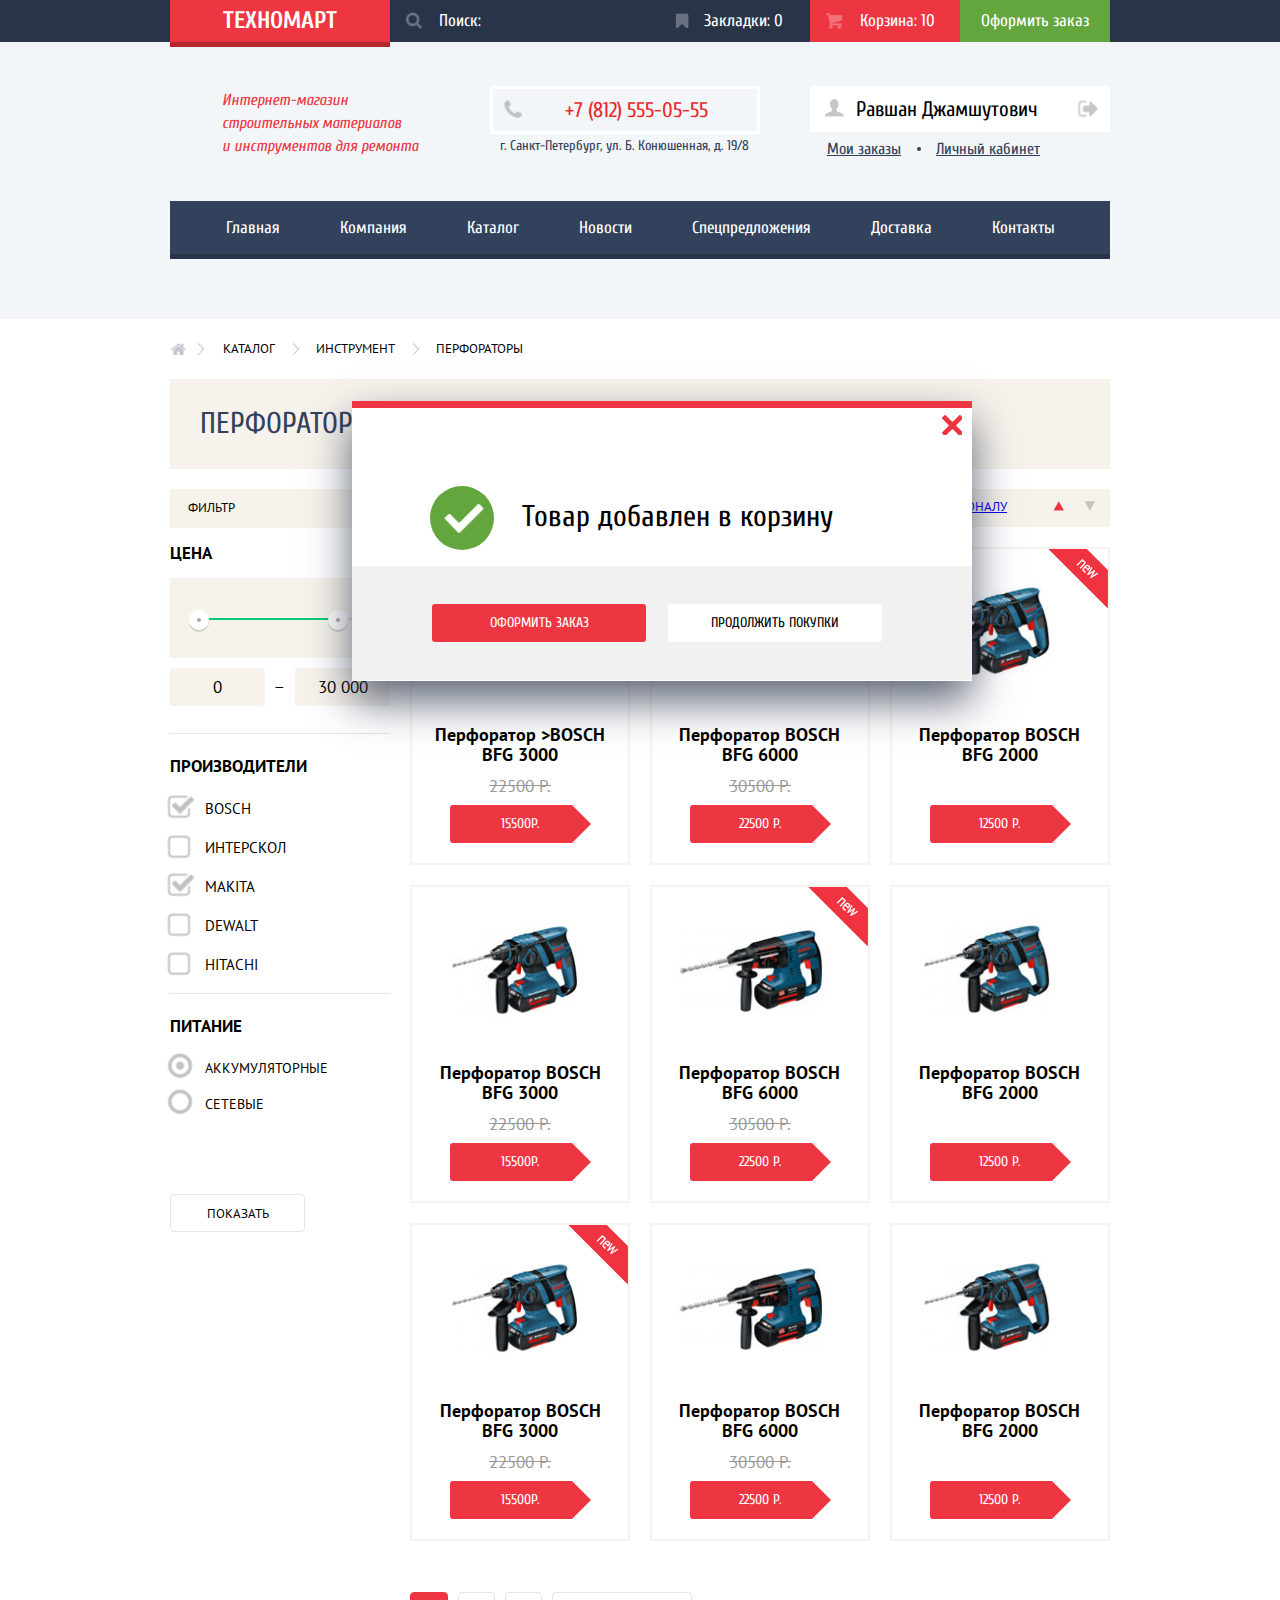
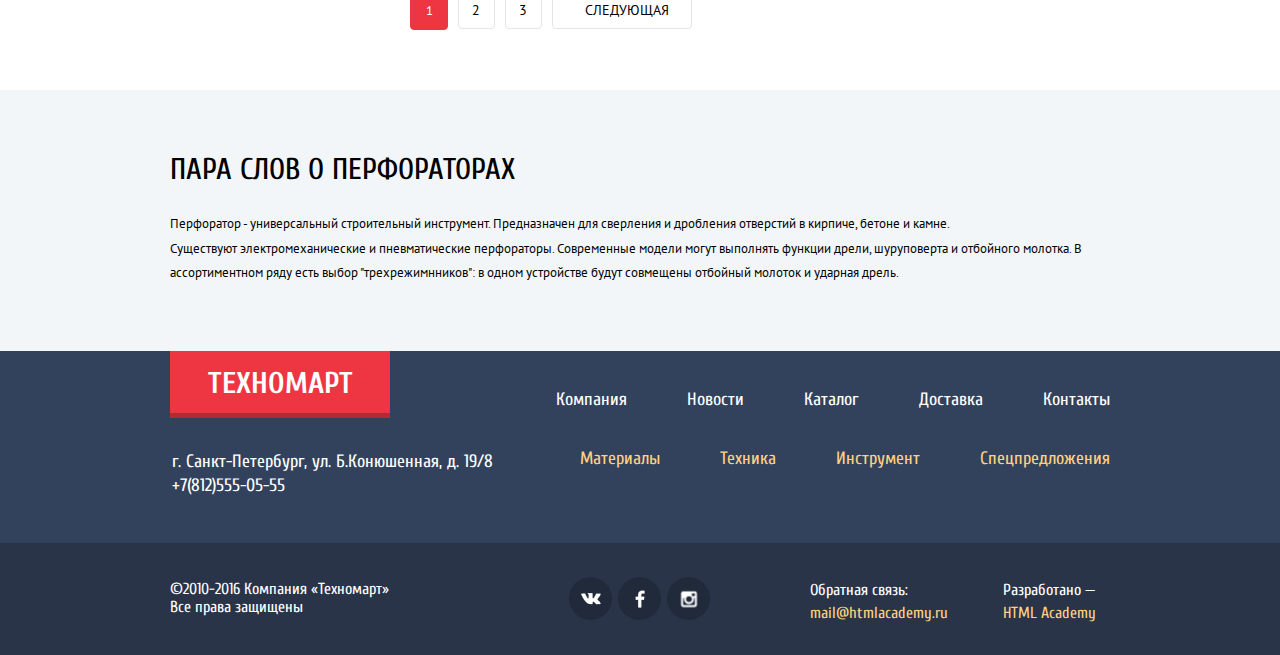
==== commit 6206b0dc: "Декоративные элементы, контент" ====
--- a/catalog.html
+++ b/catalog.html
@@ -14,15 +14,15 @@
 				<a class="logo" href="index.html" target="_blank">Техномарт</a>
 				<div class="wrap-search">
 					<form class="search-form" action="#" method="get">
-						<label class="search-icon">
-							<input class="input-search" type="search" placeholder="Поиск:"></label>
+						<input class="input-search" type="search" id="search-operation" placeholder="Поиск:">
+						<label class="search-icon" for="search-operation"></label>
 					</form>
 				</div>
 				<a class="key-bookmark" href="#" target="_blank">
 					Закладки:
 					<span class="counter" id="register-bookmark">0</span>
 				</a>
-				<a class="key-basket key-basket-catalog" href="#" target="_blank">
+				<a class="key-basket key-basket-active" href="#" target="_blank">
 					Корзина:
 					<span class="counter" id="register-basket">10</span>
 				</a>
@@ -35,7 +35,7 @@
 					<div class="col col-4">
 						<h4 class="header-title">
 							Интернет-магазин				 
-					строительных материалов
+					строительных материалов<br>
 					и инструментов для ремонта
 						</h4>
 					</div>
@@ -53,10 +53,10 @@
 							</div>
 							<ul class="profile-list">
 								<li class="profile-item">
-									<a class="item-link" href="#" target="_blank">Мои заказы</a>
+									<a class="profile-link" href="#" target="_blank">Мои заказы</a>
 								</li>
 								<li class="profile-item">
-									<a class="item-link" href="#" target="_blank">Личный кабинет</a>
+									<a class="profile-link" href="#" target="_blank">Личный кабинет</a>
 								</li>
 							</ul>
 						</div>
@@ -66,7 +66,7 @@
 			<nav class="main-menu">
 				<ul class="nav-list">
 					<li class="nav-item">
-						<a class="nav-link" href="#" target="_blank">Главная</a>
+						<a class="nav-link" href="index.html" target="_blank">Главная</a>
 					</li>
 					<li class="nav-item">
 						<a class="nav-link" href="#" target="_blank">Компания</a>
@@ -94,7 +94,7 @@
 		<div class="container">
 			<ul class="breadcrumb-list">
 				<li class="breadcrumb-item">
-					<a class="breadcrumb-link link-home" href="#" target="_blank"></a>
+					<a class="breadcrumb-link link-home" href="index.html" target="_blank"></a>
 				</li>
 				<li class="breadcrumb-item">
 					<a class="breadcrumb-link" href="#" target="_blank">Каталог</a>
@@ -106,7 +106,7 @@
 			</ul>
 			<section>
 				<div class="section-top-block clearfix">
-					<h2 class="section-header">Перфораторы</h2>
+					<h2 class="section-header section-header-catalog-page">Перфораторы</h2>
 				</div>
 				<div class="section-body row ">
 					<div class="col col-3">
@@ -174,26 +174,34 @@
 						</div>
 					</div>
 					<div class="col col-9">
-						<div class="catalog-goods">
+						<div class="catalog-goods ">
 							<div class="goods-sorting clearfix">
 								<span class="goods-sorting-name">Сортировка:</span>
 								<ul class="goods-sorting-list ">
 									<li class="sorting-item sorting-active">По цене</li>
 									<li class="sorting-item">
-										<a class="item-link" href="#" target="_blank">По типу</a>
+										<a class="sorting-link" href="#" target="_blank">По типу</a>
 									</li>
 									<li class="sorting-item">
-										<a class="item-link" href="#" target="_blank">По функционалу</a>
-									</li>
-									<li class="sorting-item sorting-item-active">
-										<a class="arrow-up" href="#" target="_blank"></a>
+										<a class="sorting-link" href="#" target="_blank">По функционалу</a>
 									</li>
 									<li class="sorting-item">
-										<a class="arrow-down" href="#" target="_blank"></a>
+										<a class="arrow arrow-up-active" href="#" target="_blank"></a>
+									</li>
+									<li class="sorting-item">
+										<a class="arrow arrow-down" href="#" target="_blank"></a>
 									</li>
 								</ul>
 							</div>
-							<div class="goods-gallery">
+							<div class="goods-gallery goods-gallery-basket">
+								<div class="pop-up-basket">
+									<div class="basket-container"> <b class="basket-name">Товар добавлен в корзину</b>
+									</div>
+									<div class="basket-bottom">
+										<a class="btn basket-btn" href="#">Оформить заказ</a>
+										<a class="btn basket-btn-continue" href="#">Продолжить покупки</a>
+									</div>
+								</div>
 								<div class="row row--inline">
 									<div class="col col-4">
 										<article class="goods">
@@ -374,14 +382,6 @@
 												<a class="btn price-btn" href="#" target="_blank">12500 р.</a>
 											</div>
 										</article>
-										<div class="pop-up-basket">
-											<div class="basket-container"> <b class="basket-name">Товар добавлен в корзину</b>
-											</div>
-											<div class="basket-bottom">
-												<a class="btn basket-btn" href="#">Оформить заказ</a>
-												<a class="btn basket-btn-continue" href="#">Продолжить покупки</a>
-											</div>
-										</div>
 									</div>
 								</div>
 							</div>
--- a/css/style.css
+++ b/css/style.css
@@ -20,12 +20,10 @@
 	width: 960px;
 	margin: 0 auto;
 	padding: 0 10px;
-	/*outline: 0.1px solid darkblue;*/
 }
 
 .row {
 	margin: 0 -10px;
-	/*outline: 2px solid red;*/
 }
 .row:after {
   content: "";
@@ -36,7 +34,6 @@
 .col {
 	float: left;
 	padding: 0 10px;
-	/*outline: 1px dotted black;*/
 }
 
 .row--inline {
@@ -127,7 +124,6 @@
 	margin-right: -10px;
 	margin-left: -10px;
 	margin-bottom: 60px;
-	/*outline: 2px solid blue;*/
 	background-color: #f2f6f8; 
 }
 
@@ -136,6 +132,8 @@
 }
 
 .header-top-part {
+	width: 100%;
+	height: 42px;
 	font-size: 0;
 	font-family: Cuprum, Arial, Verdana, sans-serif;
 	background-color: #293449;
@@ -182,33 +180,30 @@
 	display: inline-block;
 	vertical-align: top;
 	width: 270px;
-	font-size: 17px;
-	line-height: 18px;
-	font-weight: 400;
-	font-family: Cuprum, Arial, Verdana, sans-serif;
-	color: #ffffff;
-	/*text-decoration: none;*/
 	background-color: #293449;
-	z-index: 5;
-}
+ }
 
 .input-search {
-	width: 270px;
+	position: relative;
+	width: 210px;
 	padding-top: 12px;
+	padding-right: 10px;
 	padding-bottom: 12px;
 	padding-left: 49px;
 	font-size: 17px;
 	line-height: 18px;
 	font-weight: 400;
+	color: #000000;
 	background-color: #293449;
+	outline: none;
 	border: none; 
 }
 
 .input-search::-webkit-input-placeholder {
-    color: #ffffff;
-}
-
-.input-search::-moz-placeholder {
+  color: #ffffff;
+}
+
+.wrap-search .input-search::-moz-placeholder {
 	color: #ffffff;
 }
 
@@ -228,64 +223,91 @@
   background-color: #ffffff;
 } 
 
-.search-icon {
-	position: relative;
-}
-
 .search-icon::before {
 	content: "";
 	display: block;
 	position: absolute;
-	top: 8px;
-	left: 22px;
-	transform: translate(-50%, -50%);
+	top: 12px;
+	left:245px;
 	background-image: url("../img/sprite.png");
 	background-repeat: no-repeat;
 	opacity: 0.3;
 	width: 17px;
   height: 17px;
   background-position: -10px -873px;
-  z-index: 15;
-}
-
-.search-icon:hover::before {
+ }
+
+#search-operation:hover ~ .search-icon::before {
 	opacity: 1;
 }
-/*.search-icon:focus::before {
-	content: "";
-	display: block;
-	position: absolute;
-	top: 20px;
-	left: 253px;
-/*	transform: translate(-50%, -50%);*
+
+#search-operation:focus	~	.search-icon::before {
+	content: "";
+	display: block;
+	position: absolute;
+	top: 12px;
+	left: 245px;
 	background-image: url("../img/sprite.png");
 	background-repeat: no-repeat;
 	width: 17px;
   height: 17px;
   background-position: -10px -910px;
- 	z-index: 20;
-}*/
-.search-icon:active::before {
-	content: "";
-	display: block;
-	position: absolute;
-	top: 10px;
-	left: 20px;
-	/*transform: translate(-50%, -50%);*/
-	background-image: url("../img/sprite.png");
-	background-repeat: no-repeat;
-	width: 17px;
-  height: 17px;
-  background-position: -10px -910px;
- 	z-index: 20;
-}
+ }
 
 .key-bookmark {
 	display: inline-block;
 	vertical-align: top;
 	position: relative;	
 	width: 150px;
+	padding-top: 12px;
+	padding-bottom: 12px;
 	padding-left: 44px;
+	font-size: 17px;
+	line-height: 18px;
+	font-weight: 400;
+	text-decoration: none;
+	color: rgba(255, 255, 255, 1);
+	background-color: #293449;
+}
+
+.key-bookmark::before {
+	content: "";
+	display: block;
+	position: absolute;
+	top:21px;
+	left: 22px;
+	transform: translate(-50%, -50%);
+	background-image: url("../img/sprite.png");
+	background-repeat: no-repeat;
+	opacity: 0.3;
+	width: 14px;
+  height: 16px;
+  background-position: -10px -106px;
+}
+
+.key-bookmark:hover {
+	background-color: #212a3a;
+}
+
+.key-bookmark:hover::before {
+	opacity: 1;
+}
+
+.key-bookmark:active {
+	color: rgba(255, 255, 255, 0.5);
+	background-color: #161d29;
+}
+
+.key-bookmark:active::before {
+	opacity: 0.3;
+}
+
+.key-basket {
+	display: inline-block;
+	vertical-align: top;
+	position: relative;
+	width: 150px;
+	padding-left: 50px;
 	padding-top: 12px;
 	padding-bottom: 12px;
 	font-size: 17px;
@@ -296,61 +318,9 @@
 	background-color: #293449;
 }
 
-.key-bookmark::before {
-	content: "";
-	display: block;
-	position: absolute;
-	top:21px;
-	left: 22px;
-	transform: translate(-50%, -50%);
-	background-image: url("../img/sprite.png");
-	background-repeat: no-repeat;
-	opacity: 0.3;
-	width: 14px;
-  height: 16px;
-  background-position: -10px -106px;
-}
-
-.key-bookmark:hover {
-	background-color: #212a3a;
-}
-
-.key-bookmark:hover::before {
-	opacity: 1;
-}
-
-.key-bookmark:active {
-	color: rgba(255, 255, 255, 0.5);
-	background-color: #161d29;
-}
-
-.key-bookmark:active::before {
-	opacity: 0.3;
-}
-
-.key-basket {
-	display: inline-block;
-	vertical-align: top;
-	position: relative;
-	width: 150px;
-	padding-left: 50px;
-	padding-top: 12px;
-	padding-bottom: 12px;
-	font-size: 17px;
-	line-height: 18px;
-	font-weight: 400;
-	font-weight: 400;
-	text-decoration: none;
-	color: rgba(255, 255, 255, 1);
-	background-color: #293449;
-}
-
-.key-basket-catalog {
-	background-color: #ee3643;
-}
-
 .key-basket::before {
 	content: "";
+	display: block;	
 	position: absolute;
 	top:21px;
 	left: 24px;
@@ -376,15 +346,13 @@
 	background-color: #161d29;
 }
 
-.key-basket:hover::before {
-	opacity: 0.3;
+.key-basket-active {
+	background-color: #ee3643;
 }
 
 .order {
 	display: inline-block;
 	vertical-align: top;
-	/*float: right;*/
-	
 	width: 150px;
 	padding-top: 12px;
 	padding-bottom: 12px;
@@ -420,13 +388,14 @@
 .header-title {
 	margin-top: 0;
 	margin-bottom: 0;
-	padding-top: 0;
-	padding-right: 52px;
+	padding-top: 3px;
+	padding-right: 51px;
 	padding-left: 52px; 
 	font-size: 16px;
 	line-height: 23px;
 	font-weight: 400;
 	font-style: italic;
+	text-align: left;
 	color: #ee3643;
 }
 
@@ -440,7 +409,7 @@
 	display:block;
 	width: 270px;
 	padding-left: 72px;
-	padding-top: 11px;
+	padding-top: 12px;
 	padding-bottom: 12px;
 	font-size: 21px;
 	line-height: 18px;
@@ -457,7 +426,7 @@
 	transform: translate(-50%, -50%);
 	background-image: url("../img/sprite.png");
 	background-repeat: no-repeat;
-	opacity: 0.5;
+	
 	width: 19px;
   height: 19px;
   background-position: -10px -742px;
@@ -478,7 +447,7 @@
 	font-size: 0px;
 	line-height: 18px;
 	font-style: normal;
-	color: rgba(0, 0, 0, 1);    /*провер можно ли убрать у детей*/
+	color: rgba(0, 0, 0, 1);   
 }
 
 .login-link {
@@ -505,7 +474,6 @@
 	transform: translate(-50%, -50%);
 	background-image: url("../img/sprite.png");
 	background-repeat: no-repeat;
-	opacity: 0.3;
 	width: 20px;
   height: 17px;
   background-position: -10px -515px;
@@ -518,25 +486,33 @@
 .login-link:hover::before {
 	content: "";
 	position: absolute;
-	top:22px;
+	top: 22px;
 	left: 24px;
 	transform: translate(-50%, -50%);
 	background-image: url("../img/sprite.png");
 	background-repeat: no-repeat;
-	opacity: 1;
 	width: 20px;
  	height: 17px;
   background-position: -10px -552px;
 }
 
 .login-link:active {
-	color: rgba(0, 0, 0, 0.5) ;
-	opacity: 0.4;
+	color: rgba(0, 0, 0, 0.3) ;
 }
 
 .login-link:active::before {
-	opacity: 0.3;
-}
+	content: "";
+	position: absolute;
+	top:22px;
+	left: 24px;
+	transform: translate(-50%, -50%);
+	background-image: url("../img/sprite.png");
+	background-repeat: no-repeat;
+	width: 20px;
+  height: 17px;
+  background-position: -10px -515px;
+}
+
 
 .registration-link {
 	display: inline-block;
@@ -558,8 +534,7 @@
 }
 
 .registration-link:active {
-	color: rgba(0, 0, 0, 0.5);
-	
+	color: rgba(0, 0, 0, 0.3);
 }
 
 .user-name {
@@ -584,7 +559,6 @@
 	transform: translate(-50%, -50%);
 	background-image: url("../img/sprite.png");
 	background-repeat: no-repeat;
-	opacity: 0.3;
 	width: 20px;
   height: 18px;
   background-position: -10px -1036px;
@@ -598,11 +572,9 @@
 	transform: translate(-50%, -50%);
 	background-image: url("../img/sprite.png");
 	background-repeat: no-repeat;
-	opacity: 0.3;
 	width: 21px;
   height: 17px;
   background-position: -10px -589px;
-
 }
 
 .user-name:hover::before {
@@ -613,7 +585,6 @@
 	transform: translate(-50%, -50%);
 	background-image: url("../img/sprite.png");
 	background-repeat: no-repeat;
-	opacity: 1;
 	width: 20px;
   height: 18px;
   background-position: -10px -1074px;
@@ -627,22 +598,39 @@
 	transform: translate(-50%, -50%);
 	background-image: url("../img/sprite.png");
 	background-repeat: no-repeat;
-	opacity: 1;
 	width: 21px;
   height: 17px;
   background-position: -10px -626px;
 }
 
 .user-name:active{
-	color: rgba(0, 0, 0, 0.5);
+	color: rgba(0, 0, 0, 0.3);
 }
 
 .user-name:active::before {
-	opacity: 0.3;
+	content: "";
+	position: absolute;
+	top: 22px;
+	left: 24px;
+	transform: translate(-50%, -50%);
+	background-image: url("../img/sprite.png");
+	background-repeat: no-repeat;
+	width: 20px;
+  height: 18px;
+  background-position: -10px -1036px;
 }
 
 .user-name:active::after {
-	opacity: 0.3;
+	content: "";
+	position: absolute;
+	top: 23px;
+	left: 278px;
+	transform: translate(-50%, -50%);
+	background-image: url("../img/sprite.png");
+	background-repeat: no-repeat;
+	width: 21px;
+  height: 17px;
+  background-position: -10px -589px;
 }
 
 .profile-list {
@@ -653,8 +641,8 @@
 .profile-item {
 	display: inline-block;
 	padding-top: 8px;
-	padding-left: 16px;
-	padding-right: 20px;
+	padding-left: 17px;
+	padding-right: 18px;
 	vertical-align: top;
 }
 
@@ -666,8 +654,8 @@
 .profile-item:last-child:before {
 	content: "";
 	position: absolute;
-	top: 16px;
-	left:0px;
+	top: 17px;
+	left: 0px;
 	transform: translate(-50%, -50%);
 	background-color: #32425c;
 	width: 4px;
@@ -675,18 +663,18 @@
   border-radius: 50%;
 }
 
-.profile-list .item-link {
+.profile-link {
 	font-size: 16px;
 	line-height: 18px;
 	color: rgba(50, 66, 92, 1);
 }
 
-.profile-list .item-link:hover {
+.profile-link:hover {
 	color: rgba(255, 0, 0, 1);
 }
 
-.profile-list .item-link:active {
-	color: rgba(50, 66, 92, 0.5);
+.profile-link:active {
+	color: rgba(50, 66, 92, 0.3);
 }
 
 .main-menu {
@@ -707,12 +695,12 @@
 .nav-item {
 	display: inline-block;
 	margin: 0;
+	vertical-align: top;
+}
+
+.nav-link {
+	display: block;
 	padding: 18px 30px;
-	vertical-align: top;
-}
-
-.nav-link {
-	display: block;
 	font-size: 17px;
 	line-height: 17px;
 	color: rgba(255, 255, 255, 1);
@@ -721,24 +709,31 @@
 	font-family: Cuprum, Arial, Verdana, sans-serif; 
 	text-decoration: none;
 }
+
 .nav-item:hover {
 	background-color: #293449;
 }
 
 .nav-item:active {
+	color: rgba(255, 255, 255, 0.5);
 	background-color: #1d2739;
 }
 
 .nav-link:active {
-		color: rgba(255, 255, 255, 0.5);
+	color: rgba(255, 255, 255, 0.5);
 }
 
 .promo {
+	display: block;
 	width: 300px;
 	min-height: 122px;
 	margin-bottom: 20px;
+	padding-top: 20px;
+	padding-bottom: 18px;
+	padding-left: 24px;
 	font-style: normal;
 	font-family: Cuprum, Arial, Verdana, sans-serif; 
+	
 }
 
 .materials {
@@ -780,10 +775,7 @@
 	display: block;
 	width: 156px;
 	min-height: 35px;
-	padding-top: 20px;
 	padding-bottom: 14px;
-	padding-left: 20px;
-	padding-right: 0px;
 	font-size: 24px;
 	line-height: 30px;
 	color: #ffffff;
@@ -795,8 +787,6 @@
 	display: block;
 	width: 135px;
 	min-height: 38px;
-	margin-left: 24px;
-	margin-bottom: 20px;
 	padding-top: 8px;
 	padding-bottom: 7px;
 	border-radius: 4px;
@@ -821,7 +811,7 @@
 
 
 .promo-slider {
-	margin-bottom: 56px;
+	margin-bottom: 53px;
 	position: relative;
 }
 
@@ -834,7 +824,7 @@
 /*	transition: transform .8s ease;*/
 }
 
-.slider-slides .slide-index {
+.slide-index {
 	float: left;
 	position: relative;
 	width: 620px;
@@ -842,11 +832,11 @@
 	background: #f2f6f8;
 }
 
-.slider-slides .slide-1 {
+.slide-1 {
 	background: #f2f6f8 url("../img/decor-background-slide-1.png") no-repeat;
 }
 
-.slider-slides .slide-2 {
+.slide-2 {
 	background: #f2f6f8 url("../img/decor-background-slide-2.png") no-repeat;
 }
 
@@ -868,7 +858,7 @@
   text-align: center;
 }
 
-.slider-controls  .slide-toggle{
+.slide-toggle{
   display: inline-block;
   width: 10px;
   height: 10px;
@@ -876,7 +866,7 @@
   cursor: pointer;
   border-radius: 50%;
   border: 2px solid #ffffff;
-  background: #ccc;
+  background: #ffffff;
   /*transition: background-color .2s;*/
 }
 
@@ -901,7 +891,7 @@
    transform: translate(-620px);
 } 
 
-.slider-controls .icon-left {
+.icon-left {
 	position: relative;
 	z-index: 5;
 }
@@ -921,7 +911,7 @@
   z-index: 15;
 }
 
-.slider-controls .icon-right {
+.icon-right {
 	position: relative;
 	z-index: 5;
 }
@@ -1021,7 +1011,11 @@
 	text-transform: uppercase;
 }
 
-.section-top-block .section-btn {
+.section-header-catalog-page {
+	width: 100%;
+}
+
+.section-btn {
 	float: right;
 	width: 253px;	
 	margin-top: 25px;
@@ -1053,7 +1047,6 @@
 
 .ribbon-new {
 	position: relative;
-	z-index: 5;
 }
 
 .ribbon-new::before {
@@ -1066,7 +1059,6 @@
 	width: 60px;
   height: 59px;
   background-position: -10px -663px;
-  z-index: 15;
 }
 
 .goods .active {
@@ -1074,7 +1066,7 @@
   top: 0;
   left: 0;
   width: 218px;
-  height: 135px;
+  height: 160px;
   padding: 40px 0;
   background-color: #ffffff; 
 }
@@ -1086,16 +1078,17 @@
   margin: 0 auto 7px;
   padding: 10px 45px;
   font-size: 14px;
+  line-height: 18px;
   font-family:  Cuprum, Arial, Verdana, sans-serif;
   text-decoration: none;
   text-transform: uppercase;
-  color: #fff;
   border-radius: 4px;
   background-color: #63a63e;
 }
 
 .active .active-buy {
 	position: relative;
+	color: #ffffff;
 }
 
 .active-buy::before {
@@ -1132,17 +1125,19 @@
 .active .active-bookmark {
   width: 135px;
   padding: 7px 30px;
-  color: #63a63e;
+  color: rgba(50, 66, 93, 1);
   background-color: #ffffff;
   border: 3px solid #63a63e; 
 }
 
 .active .active-bookmark:hover {
-	border: 3px solid rgba(50, 66, 92, 1);
+	color: rgba(108, 118, 136, 1);
+	border: 3px solid rgba(50, 66, 93, 1)
 }
 
 .active .active-bookmark:active {
-	border: 3px solid rgba(50, 66, 92, 0.3);
+	color: rgba(50, 66, 93, 0.3);
+	border: 3px solid rgba(50, 66, 93, 0.3);
 }
 
 .goods .active {
@@ -1169,7 +1164,7 @@
 	line-height: 20px;
 	font-weight: 700;
 	margin-top: 0;
-	margin-bottom: 0;
+	margin-bottom: 12px;
 	padding-top: 0px; 
 	padding-bottom: 0px;
 	text-align: center;
@@ -1188,7 +1183,7 @@
 }
 
 .goods-price {
-	margin-top: 12px;
+	margin-top: 0;
 	margin-bottom: 20px;
 }
 
@@ -1196,14 +1191,15 @@
 	display: block;
 	width: 100%;
 	min-height: 28px;
-	padding-left: 75px;
-	padding-right: 75px;
+	padding-left: auto;
+	padding-right: auto;
   padding-bottom: 0px;
 	font-size: 17px;
 	line-height: 18px;
 	color: #999999;
 	font-weight: 400;
 	text-decoration: line-through;
+	text-align: center;
 }
 
 .price-btn {
@@ -1240,6 +1236,7 @@
 
 .goods-gallery {
 	margin-bottom: 21px;
+	z-index: 1;
 }
 
 .goods-gallery .active {
@@ -1256,27 +1253,27 @@
 
 .pop-up-basket {
 	position: absolute;
-	top:50% ;
-	right:50%;
+	top: 6%;
+	left:20%;
 	display: block;
 	width: 620px;
 	height: 280px;
 	margin: 0 auto;
 	background-color: #ffffff;
 	border-top: 7px solid #ee3643;
-	box-shadow: 0 20px 40px 0 rgba(0, 0, 0, 0.75);
-	z-index: 5;
+	box-shadow: 0 20px 40px 0 rgba(41, 52, 73, 0.75);
+	z-index: 100;
 }
 
 .pop-up-basket {
-	display: none;
+	/*display: none;*/
 }
 
 .basket-container {
 	position: relative;
 	width: 460px;
 	margin: 0 auto;
-	padding-top: 74px;
+	padding-top: 100px;
 	padding-bottom: 40px;
 	font-size: 0;
 }
@@ -1285,7 +1282,7 @@
 	content: "";
 	position: absolute;
 	top: 17px;
-	right: -60px;
+	right: -80px;
 	transform: translate(-50%, -50%);
 	background-image: url("../img/icon-cross.png");
 	background-repeat: no-repeat;
@@ -1298,7 +1295,7 @@
 	display: block;
 	position: relative;
 	width: 420px;
-	padding-bottom: 74px;
+	padding-bottom: 0;
 	padding-left: 90px;
 	font-size: 30px;
 	line-height: 18px;
@@ -1352,7 +1349,7 @@
 	padding-bottom: 10px; 
 	text-align: center;
 	vertical-align: top;
-	z-index: 20p;
+	z-index: 20;
 }
 
 .basket-btn-continue {
@@ -1388,10 +1385,6 @@
  box-shadow: 0 4px 10px 0 rgba(41, 52, 73, 0.5);
 }
 
-.brand-name-link:active {
-	opacity: 0.5;
-}
-
 .service {
 	width: 100%;
 	height: 522px;
@@ -1399,7 +1392,7 @@
 	background-color: #f2f6f8;
 }
 
-.service-description .service-name {
+.service-name {
 	margin: 0;
 	padding-top: 66px;
 	padding-bottom: 28px;
@@ -1421,22 +1414,21 @@
 		padding-bottom: 0;
 }
 
-.menu-item input[type=radio] {
+.tab-item input[type=radio] {
   display: none;
 }
 
-.service-tab .tab-menu {
+.tab-menu {
 	position: relative;
   width: 100%;
   list-style: none;
-  position: relative;
   padding-top:  54px;
   padding-bottom: 100px;
   padding-left: 0;
   z-index: 20;
 }
 
-.tab-menu .tab-shadow {
+.tab-shadow {
 	position: relative;
 	z-index: 5;
 }
@@ -1446,7 +1438,6 @@
 	position: absolute;
 	top: 0px;
 	left: 230px;
-	/*transform: translate(-50%, -50%);*/
 	background-image: url("../img/decor-tab-shadow.png");
 	background-repeat: no-repeat;
 	width: 10px;
@@ -1454,7 +1445,7 @@
  	z-index: 15;
 }
 
-.menu-item label {
+.tab-item label {
   position: relative;
   width: 240px;
   display: block;
@@ -1477,7 +1468,7 @@
   transition: all 0.2s ease-in-out;*/
 }
 
-.menu-item label:hover {
+.tab-item label:hover {
   background-color: #293449;
 }
        
@@ -1492,7 +1483,7 @@
   display: block;
 }
 
-.tab-menu .tab-content{
+.tab-content {
   position: absolute;
   top: 58px;
   left: 320px;
@@ -1501,6 +1492,25 @@
   min-height: 282px;
 	padding-bottom: 0;
 	display: none;
+
+}
+
+.tab-delivery {
+	background-image: url("../img/decor-delivery.png");
+	background-repeat: no-repeat;
+	background-position: 152px 21px;
+}	
+
+.tab-garant {
+	background-image: url("../img/decor-garant.png");
+	background-repeat: no-repeat;
+	background-position: right 17px bottom 0;
+}
+
+.tab-kredit {
+	background-image: url("../img/decor-kredit.png");
+	background-repeat: no-repeat;
+	background-position: right 34px bottom 0;
 }
 
 .tab-content-name {
@@ -1512,48 +1522,32 @@
 	font-weight: 400;
 	font-style: normal;
 	font-family: Cuprum, Arial, Verdana, sans-serif;
+	color: #32425c;
 	text-transform: uppercase; 
 }
 
-.tab-content p {
-	display: block;
+.tab-info {
+ 	width: 376px;
+ 	height: 190px;
+ 	margin: 0;
+ 	padding: 0;
+}
+
+.tab-info p {
+	padding: 0;
 	margin: 0;
-	padding: 0;
-}
-
-.tab-delivery p {
-	width: 274px;
-}
-
-
-.tab-garant p  {
-	width: 374px;
-}
-
-.tab-delivery {
-	background-image: url("../img/decor-delivery.png");
-	background-repeat: no-repeat;
-	background-position: 152px 21px;
-}	
-
-.tab-garant {
-	background-image: url("../img/decor-garant.png");
-	background-repeat: no-repeat;
-	background-position: right 17px bottom 0;
-}
-
-.tab-kredit {
-	background-image: url("../img/decor-kredit.png");
-	background-repeat: no-repeat;
-	background-position: right 34px bottom 0;
 }
 
 .credit-btn {
 	display: block;
-	width: 196px;	
+	width: 200px;	
+	height: ;
 	margin-top: 30px;
+	margin-left: 0;
 	padding-top: 10px;
+	padding-right: 45px;
 	padding-bottom: 10px;
+	padding-left: 45px;
 	text-align: center;
 }
 
@@ -1623,7 +1617,7 @@
 	text-align: center;
 }
 
-.company-content .map-info {
+.map-info {
 	width: 100%;
 	height: auto;
 }
@@ -1644,21 +1638,29 @@
 	text-align: center;
 }
 
-.feedback-block {
-	position: relative;
+
+.pop-up-feedback {
+	position: absolute;
+	top: 45%;
+	left: 20%;
 	display: block;
 	width: 620px;
 	height: 430px;
 	background-color: #ffffff;
 	border-top: 7px solid #ee3643;
-	box-shadow: 0 20px 40px 0 rgba(0, 0, 0, 0.75);
-}
-
-.feedback-block::after {
+	box-shadow: 0 20px 40px 0 rgba(0, 1, 1, 0.75);
+	z-index: 100;
+}
+
+.feedback-form {
+	position: relative;
+}
+
+.feedback-form::after {
 	content: "";
 	position: absolute;
 	top: 17px;
-	right: 10px;
+	right: -80px;
 	transform: translate(-50%, -50%);
 	background-image: url("../img/icon-cross.png");
 	background-repeat: no-repeat;
@@ -1668,7 +1670,7 @@
 }	
 
 .pop-up-feedback {
-	display: none;
+	/*display: none;*/
 }
 
 .feedback-form {
@@ -1700,7 +1702,7 @@
 	font-family: Cuprum;
 }
 
-.feedback-form input,
+.feedback-form input
 .feedback-form textarea {
 	margin: 0 0 10px 0;
   padding: 8px 15px;
@@ -1711,6 +1713,10 @@
   border: 2px solid #d7dcde;
   border-radius: 4px;
  }
+ .feedback-form textarea {
+ 	padding-top: 50;
+ 	padding-bottom: 40;
+ }
 
 .feedback-form input {
 	width:220px; 
@@ -1726,10 +1732,11 @@
 
 .feedback-block-bottom {
 	width: 100%;
-	min-height: 112px;
+	min-height: 120px;
 	background-color: #f1f1f1;
 	border-top: 1px solid #ffffff;
 }
+
 .feedback-btn {
 	display: block;
 	width: 460px;
@@ -1825,7 +1832,7 @@
 	width: 220px;
 	padding-top: 7px;
 	padding-bottom: 8px;
-	padding-left: 16px;
+	padding-left: 18px;
 	background-color: #f7f3ec; 
 }
 
@@ -1899,18 +1906,21 @@
 .min-toggle {
 	left: 19px;
 }
+
 .max-toggle {
 	left: 158px;
 }
+
 .price-controls {
 	position: relative;
 	display: block;
 	width: 220px;
 	z-index: 5;
 }
+
 .price-controls input {
 	margin-top: 0px;
-	margin-left:0;
+	margin-left: 0;
   width: 95px;
   padding-top: 10px;
   padding-bottom: 10px;
@@ -1952,7 +1962,7 @@
 
 .filter-name {
 	padding-top: 15px;
-	padding-bottom: 17px;
+	padding-bottom: 19px;
 	padding-left: 0;
 	font-size: 17px;
 	line-height: 30px;
@@ -1974,9 +1984,9 @@
 	display: block;
 	margin: 0;
 	line-height: 20px;
-	padding-top: 0;
+	padding-top: 1px;
 	padding-right: 0;
-	padding-bottom: 20px;
+	padding-bottom: 18px;
 	padding-left: 35px;
 	position: relative;
 	cursor: pointer;
@@ -1987,12 +1997,12 @@
 	display: block;
 	position: absolute;
 	top: 10px;
-	left: 10px;
-	transform: translate(-50%, -50%);
-	background-image: url("../img/sprite.png");
-	background-repeat: no-repeat;
-	opacity: 0.5;
-	width: 23px;
+	left: 11px;
+	transform: translate(-50%, -50%);
+	background-image: url("../img/sprite.png");
+	background-repeat: no-repeat;
+	color: rgba(181, 181, 181, 1);
+	width: 27px;
   height: 23px;
   background-position: -10px -142px;
 }
@@ -2001,26 +2011,26 @@
 	content: "";
 	display: block;
 	position: absolute;
-	top: 10px;
-	left: 10px;
-	transform: translate(-50%, -50%);
-	background-image: url("../img/sprite.png");
-	background-repeat: no-repeat;
-	opacity: 0.5;
+	top: 9px;
+	left: 11px;
+	transform: translate(-50%, -50%);
+	background-image: url("../img/sprite.png");
+	background-repeat: no-repeat;
+	color: rgba(181, 181, 181, 1);
 	width: 27px;
   height: 23px;
 	background-position: -10px -185px;
 }
 
 input[type="checkbox"] + label:hover::before {
-	opacity: 1;
+	color: rgba(181, 181, 181, 1);
 }
 
 input[type="checkbox"][disabled] + label::before {
-	opacity: 0.3;
-}
-
-.filter-form .filter-type {
+	color: rgba(181, 181, 181, 0.3);
+}
+
+.filter-type {
 	margin: 0;
 	padding: 0;
 	border: 0;
@@ -2028,7 +2038,7 @@
 	line-height: 20px;
 }
 
-.filter-type .filter-name {
+.filter-name {
 	padding-top: 17px;
 	padding-bottom: 17px;
 	padding-left: 0;
@@ -2042,12 +2052,13 @@
 }
 
 .filter-type input[type="radio"] + label {
+	position: relative;
 	display: block;
 	margin: 0;
 	line-height: 20px;
 	padding-top: 0;
 	padding-right: 0;
-	padding-bottom: 17px;
+	padding-bottom:16px;
 	padding-left: 35px;
 	position: relative;
 	cursor: pointer;
@@ -2057,39 +2068,42 @@
 	content: "";
 	display: block;
 	position: absolute;
-	top: 10px;
+	top: 8px;
 	left: 10px;
 	transform: translate(-50%, -50%);
 	background-image: url("../img/sprite.png");
 	background-repeat: no-repeat;
-	opacity: 0.5;
+	color: rgba(181, 181, 181, 1);
 	width: 25px;
   height: 25px;
   background-position: -10px -228px;
-
-}
+ }
 
 .filter-type-power input[type="radio"]:checked + label::before {
 	content: "";
 	display: block;
 	position: absolute;
-	top: 10px;
+	top: 8px;
 	left: 10px;
 	transform: translate(-50%, -50%);
 	background-image: url("../img/sprite.png");
 	background-repeat: no-repeat;
-	opacity: 0.5;
+	color: rgba(181, 181, 181, 1);
 	width: 25px;
   height: 25px;
   background-position: -10px -273px;
 }
 
 input[type="radio"] + label:hover::before {
-	opacity: 1;
+	color: rgba(181, 181, 181, 1);
+}
+
+input[type="radio"]:checked + label:hover::before {
+	color: rgba(181, 181, 181, 1);
 }
 
 input[type="radio"][disabled] + label::before {
-	opacity: 0.3;
+	color: rgba(181, 181, 181, o.3);
 }
 
 input[type="submit"] {
@@ -2111,17 +2125,17 @@
 	background-color: #f7f3ec;
 }
 
-.goods-sorting .goods-sorting-name {
+.goods-sorting-name {
 	float: left;
 	display: inline;
 	padding-top: 6px;
 	padding-right: 140px;
 	padding-bottom: 8px;
-	padding-left: 16px;
+	padding-left: 18px;
 	font-size: 13px;
 }
 
-.goods-sorting .goods-sorting-list {
+.goods-sorting-list {
 	position: relative;
 	float: left;
 	margin: 0px;
@@ -2154,27 +2168,25 @@
 }
 
 .sorting-item:nth-child(4) {
-	padding-left: 50px;
+	padding-left: 46px;
 }
 
 .sorting-item:last-child {
 	padding-left: 20px;
 }
 
-
-.sorting-item  .arrow-up {
+.arrow-up {
 	display: block;
 	margin-top: 6px;
-	/*padding-left:15px;*/
 	background-image: url("../img/sprite.png");
 	background-repeat: no-repeat;
 	background-position: 30px 20px;
 	width: 11px;
  	height: 10px;
-  background-position: -10px -1006px;
-}
-
-.sorting-item .arrow-down {
+  background-position: -10px -100px;
+}
+
+.arrow-down {
 	display: block;
 	margin-top: 6px;
 	margin-left: 0px;
@@ -2186,7 +2198,7 @@
   background-position: -10px -318px;
 }
 
-.sorting-item-active .arrow-up {
+.arrow-up-active {
 	display: block;
 	margin-top: 6px;
 	margin-left: 0px;
@@ -2198,8 +2210,7 @@
   background-position: -10px -976px;
 }
 
-
-.sorting-item  .arrow-up:hover {
+.arrow .arrow-down:hover {
 	display: block;
 	margin-top: 6px;
 	background-image: url("../img/sprite.png");
@@ -2210,7 +2221,7 @@
   background-position: -10px -40px;
 }
 
-.sorting-item .arrow-down:hover {
+.arrow-down:hover {
 	display: block;
 	margin-top: 6px;
 	margin-left: 0px;
@@ -2231,7 +2242,7 @@
 	vertical-align: top;
 }
 
-.sorting-item .item-link:hover {
+.sorting-link:hover {
 	color: #000000;
 	border-bottom: 1px solid #ee3643;
 } 
@@ -2257,7 +2268,6 @@
 	vertical-align: top;
 	font-size: 13px;
 	text-align: center;
-	
 	vertical-align: top;
 }
 
@@ -2276,8 +2286,8 @@
 
 .page-link {
 	display: block;
-	width: 36px;
-	height: 36px;
+	width: 37px;
+	height: 37px;
 	padding-top: 5px;
 	padding-right: 14px;
 	padding-bottom: 9px;
@@ -2315,7 +2325,6 @@
 	border: 1px solid #ee3643;
 }
 
-
 .index-content{
 	width: 100%;
 	min-height: 261px;
@@ -2328,7 +2337,7 @@
 	padding-bottom: 30px;
 	font-size: 30px;
 	line-height: 24px;
-	font-weight: 400px;
+	font-weight: 500;
 	font-family: Cuprum, Arial, Verdana, sans-serif;
 	color: #000000;
 	text-transform: uppercase;
@@ -2382,20 +2391,20 @@
   height: 5px;
 } 
 
-
 .footer-navigation {
 	margin: 0;
 	padding-top: 40px;
-	padding-bottom: 35;
+	padding-bottom: 35px;
+	padding-left: 0;
 	text-align: right;
 	font-size: 0;
 }
 
-.footer-navigation .menu-item {
+.menu-item {
 	display: inline-block;
 	margin: 0;
 	padding-top: 0px;
-	padding-right: 29px;
+	padding-right: 30px;
 	padding-bottom: 0;
 	padding-left: 30px;
 	vertical-align: top;
@@ -2431,7 +2440,6 @@
 .footer-navigation-color{
 	padding-top: 0px;
 	padding-bottom: 0;
-	padding-left: 10px;
 }
 
 .footer-navigation-color .menu-link {
